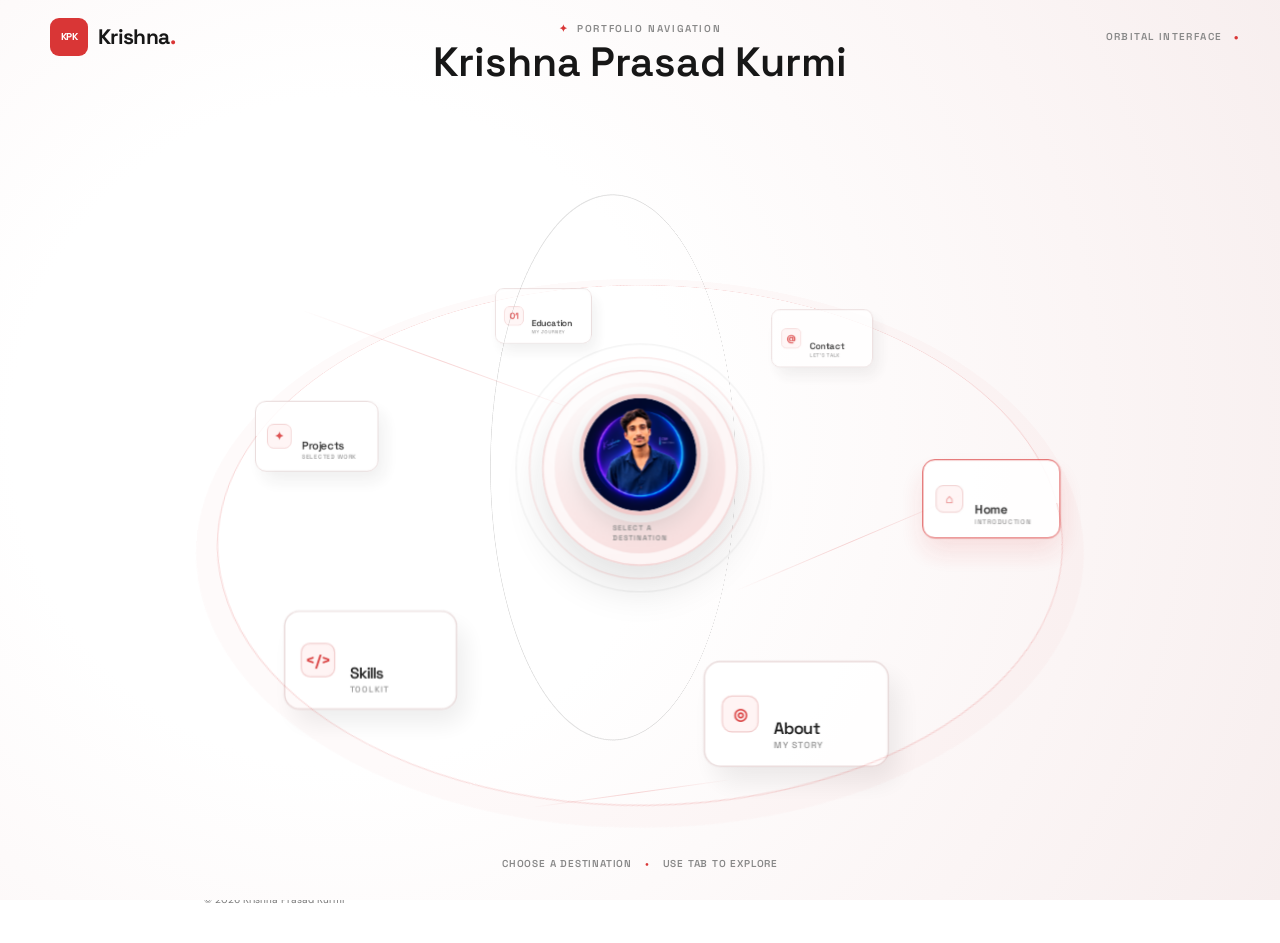
==== index.html @ e44161e9 "Bust cached orbital script asset Co-authored-by: Copilot <223556219+Copilot@users.noreply.github.com" ====
<!doctype html>
<html lang="en">
<head>
  <meta charset="UTF-8">
  <meta name="viewport" content="width=device-width, initial-scale=1.0">
  <meta name="description" content="Explore Krishna Prasad Kurmi's portfolio: a CSE student at BMS Institute of Technology & Management learning backend development, C++, and DSA skills.">
  <meta name="theme-color" content="#ffffff">
  <meta name="robots" content="index, follow">
  <link rel="canonical" href="https://krishnaprasadkurmi99-jpg.github.io/krishna-portfolio/">
  <meta property="og:type" content="website">
  <meta property="og:title" content="Krishna Prasad Kurmi | CSE Student & Aspiring Backend Developer">
  <meta property="og:description" content="Portfolio of Krishna Prasad Kurmi, a CSE student exploring backend development and building practical projects.">
  <meta property="og:url" content="https://krishnaprasadkurmi99-jpg.github.io/krishna-portfolio/">
  <meta property="og:site_name" content="Krishna Prasad Kurmi | Personal Portfolio">
  <meta property="og:image" content="https://krishnaprasadkurmi99-jpg.github.io/krishna-portfolio/profile-photo.png">
  <meta property="og:image:alt" content="Krishna Prasad Kurmi">
  <meta property="og:locale" content="en_IN">
  <meta name="twitter:card" content="summary_large_image">
  <meta name="twitter:title" content="Krishna Prasad Kurmi | CSE Student & Aspiring Backend Developer">
  <meta name="twitter:description" content="Portfolio of Krishna Prasad Kurmi, a CSE student exploring backend development and building practical projects.">
  <meta name="twitter:image" content="https://krishnaprasadkurmi99-jpg.github.io/krishna-portfolio/profile-photo.png">
  <meta name="twitter:image:alt" content="Krishna Prasad Kurmi">
  <title>Krishna Prasad Kurmi | CSE Student &amp; Aspiring Backend Developer</title>
  <script type="application/ld+json">
    {
      "@context": "https://schema.org",
      "@type": "Person",
      "name": "Krishna Prasad Kurmi",
      "url": "https://krishnaprasadkurmi99-jpg.github.io/krishna-portfolio/",
      "image": "https://krishnaprasadkurmi99-jpg.github.io/krishna-portfolio/profile-photo.png",
      "jobTitle": "Computer Science and Engineering Student",
      "affiliation": {
        "@type": "CollegeOrUniversity",
        "name": "BMS Institute of Technology & Management"
      },
      "knowsAbout": [
        "Backend development",
        "C++",
        "Data Structures and Algorithms",
        "Software engineering"
      ],
      "sameAs": [
        "https://github.com/krishnaprasadkurmi99-jpg",
        "https://www.linkedin.com/in/krishnaprasadkurmi7/",
        "https://leetcode.com/u/kurmikrishna7/"
      ]
    }
  </script>
  <link rel="preconnect" href="https://fonts.googleapis.com">
  <link rel="preconnect" href="https://fonts.gstatic.com" crossorigin>
  <link href="https://fonts.googleapis.com/css2?family=DM+Sans:wght@400;500;600;700&family=Space+Grotesk:wght@400;500;600;700&display=swap" rel="stylesheet">
  <link rel="stylesheet" href="style.css">
</head>
<body>
  <div class="intro-screen" id="intro-screen" aria-hidden="true">
    <div class="intro-circuit intro-circuit--one" aria-hidden="true"><span></span><i></i><b></b></div>
    <div class="intro-circuit intro-circuit--two" aria-hidden="true"><span></span><i></i><b></b></div>
    <div class="intro-particles" aria-hidden="true"><i></i><i></i><i></i><i></i><i></i><i></i></div>
    <div class="intro-core" aria-hidden="true">
      <div class="core-ring core-ring--outer"></div>
      <div class="core-ring core-ring--inner"></div>
      <div class="core-chip"><span>CPU</span><i></i><i></i><i></i><i></i></div>
    </div>
    <span class="intro-symbol intro-symbol--code" aria-hidden="true">&lt;/&gt;</span>
    <span class="intro-symbol intro-symbol--braces" aria-hidden="true">{ }</span>
    <span class="intro-cube intro-cube--one" aria-hidden="true"></span>
    <span class="intro-cube intro-cube--two" aria-hidden="true"></span>
    <div class="intro-panel intro-panel--cpp" aria-hidden="true"><small>LANGUAGE</small><strong>C++</strong><span>01 / logic</span></div>
    <div class="intro-panel intro-panel--python" aria-hidden="true"><small>RUNTIME</small><strong>Python</strong><span>02 / systems</span></div>
    <div class="intro-panel intro-panel--dsa" aria-hidden="true"><small>FOUNDATIONS</small><strong>DSA</strong><span>03 / structure</span></div>
    <div class="intro-panel intro-panel--mongo" aria-hidden="true"><small>DATA</small><strong>MongoDB</strong><span>04 / scale</span></div>
    <div class="intro-orbit intro-orbit--one" aria-hidden="true"></div>
    <div class="intro-orbit intro-orbit--two" aria-hidden="true"></div>
    <div class="intro-content">
      <h1 class="intro-name" aria-label="Krishna Prasad Kurmi"><span>Krishna</span> <span>Prasad</span> <span>Kurmi</span></h1>
      <span class="intro-rule" aria-hidden="true"></span>
      <button class="intro-skip" id="intro-skip" type="button">Skip intro <span>↗</span></button>
    </div>
  </div>
  <div class="page-glow page-glow--top" aria-hidden="true"></div>
  <div class="page-glow page-glow--bottom" aria-hidden="true"></div>

  <header class="site-header">
    <nav class="nav container" aria-label="Main navigation">
      <a class="brand" href="#home" aria-label="Krishna home">
        <span class="brand-mark">KPK</span>
        <span class="brand-name">Krishna<span>.</span></span>
      </a>
    </nav>
  </header>

  <div class="orbit-selector" id="orbit-selector" aria-hidden="false">
    <div class="orbit-backdrop"></div>
    <section class="orbit-stage" aria-labelledby="orbit-title">
      <div class="orbit-toolbar">
        <div class="orbit-heading">
          <p class="orbit-kicker" id="orbit-title">PORTFOLIO NAVIGATION</p>
          <h1 class="orbit-name" aria-label="Krishna Prasad Kurmi">
            <span>Krishna</span>
            <span>Prasad</span>
            <span>Kurmi</span>
          </h1>
        </div>
        <p class="orbit-live-status">ORBITAL INTERFACE <span>●</span></p>
      </div>
      <div class="orbit-system">
        <div class="orbit-ring orbit-ring--outer" aria-hidden="true"></div>
        <div class="orbit-ring orbit-ring--inner" aria-hidden="true"></div>
        <div class="orbit-circuit" aria-hidden="true"><span></span><i></i><b></b></div>
        <div class="orbit-core" aria-hidden="true">
          <span class="orbit-core-chip">
            <img src="profile-photo.png" width="1254" height="1254" alt="">
          </span>
          <small>SELECT A<br>DESTINATION</small>
        </div>
        <div class="orbit-node orbit-node--home">
          <button type="button" data-orbit-target="home" data-section-link aria-label="Open Home section"><span class="orbit-node-icon">⌂</span><strong>Home</strong><small>INTRODUCTION</small></button>
        </div>
        <div class="orbit-node orbit-node--about">
          <button type="button" data-orbit-target="about" data-section-link aria-label="Open About section"><span class="orbit-node-icon">◎</span><strong>About</strong><small>MY STORY</small></button>
        </div>
        <div class="orbit-node orbit-node--skills">
          <button type="button" data-orbit-target="skills" data-section-link aria-label="Open Skills section"><span class="orbit-node-icon">&lt;/&gt;</span><strong>Skills</strong><small>TOOLKIT</small></button>
        </div>
        <div class="orbit-node orbit-node--projects">
          <button type="button" data-orbit-target="projects" data-section-link aria-label="Open Projects section"><span class="orbit-node-icon">✦</span><strong>Projects</strong><small>SELECTED WORK</small></button>
        </div>
        <div class="orbit-node orbit-node--journey">
          <button type="button" data-orbit-target="journey" data-section-link aria-label="Open Education section"><span class="orbit-node-icon">01</span><strong>Education</strong><small>MY JOURNEY</small></button>
        </div>
        <div class="orbit-node orbit-node--contact">
          <button type="button" data-orbit-target="contact" data-section-link aria-label="Open Contact section"><span class="orbit-node-icon">@</span><strong>Contact</strong><small>LET'S TALK</small></button>
        </div>
      </div>
      <p class="orbit-hint">Choose a destination <span>•</span> Use Tab to explore</p>
    </section>
  </div>

  <button class="section-orbit-return" id="section-orbit-return" type="button" aria-label="Return to orbital navigation">
    <span aria-hidden="true">↶</span> Orbit
  </button>

  <main>
    <section class="hero container" id="home" aria-labelledby="home-title">
      <div class="hero-copy reveal">
        <p class="eyebrow"><span class="status-dot"></span> CSE STUDENT <b>•</b> CLASS OF 2029</p>
        <h1 id="home-title">Hi, I'm <span class="gradient-text">Krishna.</span></h1>
        <h2 class="hero-title">Building the logic behind great digital experiences.</h2>
        <p class="hero-intro">I'm a Computer Science and Engineering student passionate about backend development, problem-solving, and building reliable software systems.</p>
        <p class="hero-support">Currently strengthening my C++ skills and exploring Data Structures and Algorithms.</p>
        <div class="hero-actions">
          <a class="button button-primary" href="#projects">Explore My Work <span>↗</span></a>
          <a class="button button-ghost" href="#contact">Let's Connect</a>
        </div>
        <div class="social-links hero-socials" aria-label="Social links">
          <a href="https://github.com/krishnaprasadkurmi99-jpg" target="_blank" rel="noopener noreferrer">GitHub <span>↗</span></a>
          <a href="https://www.linkedin.com/in/krishnaprasadkurmi7/" target="_blank" rel="noopener noreferrer">LinkedIn <span>↗</span></a>
          <a href="https://leetcode.com/u/kurmikrishna7/" target="_blank" rel="noopener noreferrer">LeetCode <span>↗</span></a>
          <a href="mailto:krishnaprasadkurmi99@gmail.com">Email <span>↗</span></a>
        </div>
      </div>
      <div class="hero-visual profile-visual reveal reveal-delay">
        <div class="profile-frame">
          <img src="profile-photo.png" width="1254" height="1254" alt="Krishna Prasad Kurmi">
        </div>
        <span class="profile-card profile-card--degree">BE <b>•</b> CSE</span>
        <span class="profile-card profile-card--semester">3rd Semester</span>
        <span class="profile-card profile-card--learning">Learning <b>DSA</b></span>
        <span class="profile-card profile-card--backend">Backend Development <b>↗</b></span>
      </div>
    </section>

    <div class="marquee-band" aria-hidden="true">
      <div class="marquee-track"><span>CODE WITH PURPOSE</span><b>✦</b><span>LEARN · BUILD · ITERATE</span><b>✦</b><span>CODE WITH PURPOSE</span><b>✦</b><span>LEARN · BUILD · ITERATE</span><b>✦</b></div>
    </div>

    <section class="section about-section" id="about" aria-labelledby="about-title">
      <div class="container">
        <div class="about-intro reveal">
          <p class="eyebrow">ABOUT ME</p>
          <h2 id="about-title">The Developer Behind<br><span class="gradient-text">the Code.</span></h2>
          <p class="about-subtitle">Curious by nature. Driven by logic. Always learning.</p>
        </div>
        <div class="about-layout">
          <div class="about-story reveal">
            <p class="about-story-lead">I’m Krishna, a third-semester Computer Science and Engineering student at <span class="highlight">BMS Institute of Technology & Management.</span></p>
            <p>I’m interested in backend development and in understanding how applications work behind the scenes. I enjoy working through programming fundamentals, breaking down problems, and learning how thoughtful logic can become reliable software.</p>
            <p>Right now, I’m strengthening my C and C++ fundamentals while learning Data Structures and Algorithms through practice. I’m still early in my journey, but I’m building it one concept, challenge, and project at a time.</p>
          </div>
          <div class="about-info-grid" aria-label="Personal information">
            <article class="info-card reveal">
              <span class="info-card-icon" aria-hidden="true">&lt;/&gt;</span>
              <p class="info-card-label">EDUCATION</p>
              <h3>BE in Computer Science<br>and Engineering</h3>
            </article>
            <article class="info-card reveal reveal-delay">
              <span class="info-card-icon" aria-hidden="true">✦</span>
              <p class="info-card-label">COLLEGE</p>
              <h3>BMS Institute of<br>Technology & Management</h3>
            </article>
            <article class="info-card reveal reveal-delay">
              <span class="info-card-icon" aria-hidden="true">⌘</span>
              <p class="info-card-label">CURRENT FOCUS</p>
              <h3>Data Structures<br>and Algorithms</h3>
            </article>
            <article class="info-card reveal reveal-delay-2">
              <span class="info-card-icon" aria-hidden="true">↗</span>
              <p class="info-card-label">CAREER INTEREST</p>
              <h3>Backend<br>Development</h3>
            </article>
          </div>
        </div>
        <div class="approach-block">
          <div class="approach-heading reveal">
            <p class="eyebrow">MY APPROACH</p>
            <h2>How I Approach<br><span class="muted-text">Development.</span></h2>
          </div>
          <div class="approach-grid">
            <article class="approach-card reveal"><span class="approach-number">01</span><span class="approach-icon" aria-hidden="true">◎</span><h3>Understand first.</h3><p>Understand the problem before writing code.</p></article>
            <article class="approach-card reveal reveal-delay"><span class="approach-number">02</span><span class="approach-icon" aria-hidden="true">{ }</span><h3>Keep it clear.</h3><p>Focus on clean logic and maintainable solutions.</p></article>
            <article class="approach-card reveal reveal-delay-2"><span class="approach-number">03</span><span class="approach-icon" aria-hidden="true">↻</span><h3>Keep learning.</h3><p>Learn continuously through practice and projects.</p></article>
          </div>
        </div>
      </div>
    </section>

    <section class="section projects-section" id="projects" aria-labelledby="projects-title">
      <div class="container">
        <div class="projects-intro reveal">
          <p class="eyebrow">FEATURED WORK</p>
          <h2 id="projects-title">Projects That <span class="gradient-text">Solve Problems.</span></h2>
          <p>Exploring ideas, building applications, and learning through real-world projects.</p>
        </div>
        <div class="project-filters reveal" role="group" aria-label="Filter projects by category">
          <button class="project-filter active" type="button" data-project-filter="all" aria-pressed="true">All Projects</button>
          <button class="project-filter" type="button" data-project-filter="web" aria-pressed="false">Web Development</button>
          <button class="project-filter" type="button" data-project-filter="backend" aria-pressed="false">Backend</button>
          <button class="project-filter" type="button" data-project-filter="healthcare" aria-pressed="false">AI &amp; Healthcare</button>
        </div>
        <div class="project-showcase" id="project-showcase" aria-live="polite"></div>
      </div>
    </section>

    <section class="section skills-section" id="skills" aria-labelledby="skills-title">
      <div class="container">
        <div class="skills-intro reveal">
          <p class="eyebrow">MY TECH STACK</p>
          <h2 id="skills-title">Skills &amp; <span class="gradient-text">Technologies.</span></h2>
          <p>Building strong fundamentals, one concept at a time.</p>
        </div>
        <div class="skill-filters reveal" role="group" aria-label="Filter skills by category">
          <button class="filter-button active" type="button" data-filter="all" aria-pressed="true">All</button>
          <button class="filter-button" type="button" data-filter="programming" aria-pressed="false">Programming</button>
          <button class="filter-button" type="button" data-filter="fundamentals" aria-pressed="false">Fundamentals</button>
          <button class="filter-button" type="button" data-filter="web" aria-pressed="false">Web Development</button>
          <button class="filter-button" type="button" data-filter="tools" aria-pressed="false">Tools</button>
        </div>
        <div class="skill-card-grid" aria-live="polite">
          <article class="skill-card reveal" data-category="programming">
            <span class="skill-card-icon icon-c" aria-hidden="true">C</span>
            <div class="skill-card-heading"><p class="skill-card-label">PROGRAMMING</p><span class="status-badge status-familiar">Familiar</span></div>
            <h3>C</h3><p>Building a solid base in procedural programming and core programming logic.</p>
          </article>
          <article class="skill-card reveal reveal-delay" data-category="programming">
            <span class="skill-card-icon icon-cpp" aria-hidden="true">C<span>++</span></span>
            <div class="skill-card-heading"><p class="skill-card-label">PROGRAMMING</p><span class="status-badge status-familiar">Familiar</span></div>
            <h3>C++</h3><p>Strengthening object-oriented programming and problem-solving fundamentals.</p>
          </article>
          <article class="skill-card reveal" data-category="fundamentals">
            <span class="skill-card-icon icon-dsa" aria-hidden="true">⌘</span>
            <div class="skill-card-heading"><p class="skill-card-label">FUNDAMENTALS</p><span class="status-badge status-learning">Learning</span></div>
            <h3>Data Structures &amp; Algorithms</h3><p>Learning how to organize data and approach problems with better logic.</p>
          </article>
          <article class="skill-card reveal reveal-delay" data-category="fundamentals">
            <span class="skill-card-icon icon-problem" aria-hidden="true">◎</span>
            <div class="skill-card-heading"><p class="skill-card-label">FUNDAMENTALS</p><span class="status-badge status-learning">Developing</span></div>
            <h3>Problem Solving</h3><p>Practicing how to break larger challenges into clear, manageable steps.</p>
          </article>
          <article class="skill-card reveal" data-category="web">
            <span class="skill-card-icon icon-web" aria-hidden="true">&lt;/&gt;</span>
            <div class="skill-card-heading"><p class="skill-card-label">WEB DEVELOPMENT</p><span class="status-badge status-planned">Planned</span></div>
            <h3>HTML, CSS &amp; JavaScript</h3><p>Web technologies I plan to explore as I expand my development toolkit.</p>
          </article>
          <article class="skill-card reveal reveal-delay" data-category="tools">
            <span class="skill-card-icon icon-git" aria-hidden="true">⌘</span>
            <div class="skill-card-heading"><p class="skill-card-label">TOOLS &amp; PLATFORMS</p><span class="status-badge status-planned">Planned</span></div>
            <h3>Git</h3><p>A version-control tool I plan to use for tracking and managing future work.</p>
          </article>
          <article class="skill-card reveal" data-category="tools">
            <span class="skill-card-icon icon-github" aria-hidden="true">◉</span>
            <div class="skill-card-heading"><p class="skill-card-label">TOOLS &amp; PLATFORMS</p><span class="status-badge status-using">Profile available</span></div>
            <h3>GitHub</h3><p>My profile is available for sharing future learning and project work.</p>
          </article>
          <article class="skill-card reveal reveal-delay" data-category="tools">
            <span class="skill-card-icon icon-vscode" aria-hidden="true">⌬</span>
            <div class="skill-card-heading"><p class="skill-card-label">TOOLS &amp; PLATFORMS</p><span class="status-badge status-using">Using</span></div>
            <h3>VS Code</h3><p>The editor I use while learning, practicing, and building this portfolio.</p>
          </article>
          <article class="skill-card reveal" data-category="tools">
            <span class="skill-card-icon icon-mongodb" aria-hidden="true">◒</span>
            <div class="skill-card-heading"><p class="skill-card-label">DATABASES</p><span class="status-badge status-using">Used in Projects</span></div>
            <h3>MongoDB</h3><p>Used MongoDB in my project work to support application data storage and management.</p>
          </article>
        </div>
        <div class="learning-journey">
          <div class="journey-heading reveal"><p class="eyebrow">MY LEARNING JOURNEY</p><h2>Progress through<br><span class="muted-text">practice.</span></h2></div>
          <div class="journey-timeline">
            <article class="journey-step reveal"><span class="journey-marker">01</span><div><p class="journey-kicker">FOUNDATION</p><h3>Strengthening C and C++ fundamentals.</h3></div></article>
            <article class="journey-step reveal reveal-delay"><span class="journey-marker">02</span><div><p class="journey-kicker">CURRENTLY LEARNING</p><h3>Learning Data Structures and Algorithms.</h3></div></article>
            <article class="journey-step reveal reveal-delay-2"><span class="journey-marker">03</span><div><p class="journey-kicker">NEXT DIRECTION</p><h3>Preparing to build backend-focused projects.</h3></div></article>
          </div>
        </div>
      </div>
    </section>

    <section class="section journey-section" id="journey" aria-labelledby="journey-title">
      <div class="container">
        <div class="journey-intro reveal">
          <p class="eyebrow">MY JOURNEY</p>
          <h2 id="journey-title">Learning. <span class="gradient-text">Building.</span> Growing.</h2>
          <p>Every project and every new concept is another step forward.</p>
        </div>
        <div class="growth-timeline" aria-label="Learning journey milestones">
          <article class="growth-milestone reveal">
            <div class="growth-marker"><span>01</span></div>
            <div class="growth-content"><p class="journey-kicker">PROGRAMMING FOUNDATIONS</p><h3>Learning the building blocks.</h3><p>Learning and practicing C and C++, while strengthening programming logic and fundamental concepts.</p></div>
          </article>
          <article class="growth-milestone reveal reveal-delay">
            <div class="growth-marker"><span>02</span></div>
            <div class="growth-content"><p class="journey-kicker">DATA STRUCTURES &amp; ALGORITHMS</p><h3>Thinking through problems.</h3><p>Currently learning DSA with a focus on arrays, strings, searching, sorting, recursion, and problem-solving as I study them.</p></div>
          </article>
          <article class="growth-milestone reveal">
            <div class="growth-marker"><span>03</span></div>
            <div class="growth-content"><p class="journey-kicker">BUILDING PROJECTS</p><h3>Turning concepts into applications.</h3><p>Worked on a batch printing website, an online retail shop website, and Namma Raksha, a smart ambulance dispatch system.</p></div>
          </article>
          <article class="growth-milestone reveal reveal-delay">
            <div class="growth-marker"><span>04</span></div>
            <div class="growth-content"><p class="journey-kicker">BACKEND DEVELOPMENT</p><h3>Exploring what happens behind the scenes.</h3><p>Developing my interest in backend engineering and building on my experience using MongoDB in projects. My goal is to improve my understanding of APIs, databases, and application logic.</p></div>
          </article>
        </div>
        <div class="achievements-block">
          <div class="achievements-heading reveal"><p class="eyebrow">ACHIEVEMENTS &amp; CERTIFICATIONS</p><h2>Milestones worth <span class="gradient-text">celebrating.</span></h2></div>
          <div class="achievement-grid" id="achievement-grid" aria-live="polite"></div>
        </div>
        <div class="growth-cards-heading reveal"><p class="eyebrow">TECHNICAL GROWTH</p><h2>What I'm building <span class="muted-text">next.</span></h2></div>
        <div class="growth-cards">
          <article class="technical-growth-card reveal"><span class="technical-growth-icon" aria-hidden="true">C<span>++</span></span><p class="journey-kicker">PROGRAMMING</p><h3>C and C++</h3><p>Strengthening the fundamentals that support clear thinking and reliable code.</p></article>
          <article class="technical-growth-card reveal reveal-delay"><span class="technical-growth-icon technical-growth-icon--mongo" aria-hidden="true">◒</span><p class="journey-kicker">DATABASE EXPERIENCE</p><h3>MongoDB in projects</h3><p>Used MongoDB in my projects to support application data storage and management.</p></article>
          <article class="technical-growth-card reveal reveal-delay-2"><span class="technical-growth-icon" aria-hidden="true">⌘</span><p class="journey-kicker">CURRENT FOCUS</p><h3>Data Structures &amp; Algorithms</h3><p>Learning how to organize data and solve problems step by step.</p></article>
        </div>
      </div>
    </section>

    <div class="project-modal" id="project-modal" role="dialog" aria-modal="true" aria-labelledby="modal-project-title" hidden>
      <div class="project-modal-backdrop" data-modal-close></div>
      <div class="project-modal-content" role="document">
        <button class="modal-close" type="button" aria-label="Close project details" data-modal-close>&times;</button>
        <p class="eyebrow" id="modal-project-category"></p>
        <h2 id="modal-project-title"></h2>
        <p class="modal-project-description" id="modal-project-description"></p>
        <div class="modal-columns">
          <div><p class="modal-label">TECHNOLOGIES</p><div class="modal-tags" id="modal-project-tech"></div></div>
          <div><p class="modal-label">KEY FEATURES</p><ul id="modal-project-features"></ul></div>
        </div>
        <div class="modal-project-context">
          <p class="modal-label">PROBLEM SOLVED</p>
          <p id="modal-project-problem"></p>
          <p class="modal-label">MY CONTRIBUTION</p>
          <ul id="modal-project-contribution"></ul>
          <p class="modal-label" id="modal-project-context-label">PROJECT CONTEXT</p>
          <p id="modal-project-context-text"></p>
        </div>
        <div class="modal-footer"><span class="status-badge" id="modal-project-status"></span><div class="modal-links" id="modal-project-links"></div></div>
      </div>
    </div>

    <section class="contact-section" id="contact" aria-labelledby="contact-title">
      <div class="container">
        <div class="contact-heading reveal">
          <p class="eyebrow">GET IN TOUCH</p>
          <h2 id="contact-title">Let's Build Something <span class="gradient-text">Together.</span></h2>
          <p>I'm always interested in learning, building projects, and connecting with people who share a passion for technology.</p>
        </div>
        <div class="contact-grid">
          <div class="contact-details-card reveal">
            <p class="contact-card-kicker">CONTACT &amp; SOCIALS</p>
            <h3>Let’s stay<br><span>connected.</span></h3>
            <p class="contact-card-copy">Have a project idea, a question, or just want to connect? Feel free to reach out.</p>
            <div class="contact-list">
              <a class="contact-item" href="mailto:krishnaprasadkurmi99@gmail.com"><span class="contact-item-icon" aria-hidden="true">@</span><span><small>EMAIL</small><strong>krishnaprasadkurmi99@gmail.com</strong></span><b aria-hidden="true">↗</b></a>
              <a class="contact-item" href="https://github.com/krishnaprasadkurmi99-jpg" target="_blank" rel="noopener noreferrer"><span class="contact-item-icon" aria-hidden="true">◉</span><span><small>GITHUB</small><strong>krishnaprasadkurmi99-jpg</strong></span><b aria-hidden="true">↗</b></a>
              <a class="contact-item" href="https://www.linkedin.com/in/krishnaprasadkurmi7/" target="_blank" rel="noopener noreferrer"><span class="contact-item-icon" aria-hidden="true">in</span><span><small>LINKEDIN</small><strong>krishnaprasadkurmi7</strong></span><b aria-hidden="true">↗</b></a>
              <a class="contact-item" href="https://leetcode.com/u/kurmikrishna7/" target="_blank" rel="noopener noreferrer"><span class="contact-item-icon" aria-hidden="true">⌘</span><span><small>LEETCODE</small><strong>kurmikrishna7</strong></span><b aria-hidden="true">↗</b></a>
            </div>
          </div>
          <form class="contact-form-card reveal reveal-delay" id="contact-form" action="https://formspree.io/f/xrppenzj" method="POST" novalidate>
            <div class="form-row">
              <div class="form-field"><label for="contact-name">Full Name</label><input id="contact-name" name="name" type="text" autocomplete="name" required aria-describedby="contact-name-error"><span class="form-error" id="contact-name-error"></span></div>
              <div class="form-field"><label for="contact-email">Email Address</label><input id="contact-email" name="email" type="email" autocomplete="email" required aria-describedby="contact-email-error"><span class="form-error" id="contact-email-error"></span></div>
            </div>
            <div class="form-field"><label for="contact-subject">Subject</label><input id="contact-subject" name="subject" type="text" required aria-describedby="contact-subject-error"><span class="form-error" id="contact-subject-error"></span></div>
            <div class="form-field"><label for="contact-message">Message</label><textarea id="contact-message" name="message" rows="5" required aria-describedby="contact-message-error"></textarea><span class="form-error" id="contact-message-error"></span></div>
            <button class="button button-primary form-submit" type="submit">Send Message <span>↗</span></button>
            <div class="form-status" id="form-status" role="status" aria-live="polite"></div>
            <button class="email-app-button" id="open-email-app" type="button" hidden>Open Email App <span>↗</span></button>
            <p class="form-note">Messages are sent securely through Formspree.</p>
          </form>
        </div>
      </div>
    </section>
  </main>

  <footer class="site-footer container">
    <a class="brand" href="#home" aria-label="Krishna home"><span class="brand-mark">KPK</span><span class="brand-name">Krishna<span>.</span></span></a>
    <div class="footer-copy"><strong>Designed &amp; Built by Krishna</strong><span>CSE Student | Class of 2029</span><small>&copy; <span id="copyright-year"></span> Krishna Prasad Kurmi</small></div>
    <div class="social-links footer-socials" aria-label="Social profiles"><a href="https://github.com/krishnaprasadkurmi99-jpg" target="_blank" rel="noopener noreferrer" aria-label="GitHub profile">GitHub ↗</a><a href="https://www.linkedin.com/in/krishnaprasadkurmi7/" target="_blank" rel="noopener noreferrer" aria-label="LinkedIn profile">LinkedIn ↗</a><a href="https://leetcode.com/u/kurmikrishna7/" target="_blank" rel="noopener noreferrer" aria-label="LeetCode profile">LeetCode ↗</a></div>
  </footer>
  <button class="back-to-top" id="back-to-top" type="button" aria-label="Back to top">↑</button>
  <script src="script.js?v=b15d86c"></script>
</body>
</html>
---- style.css ----
:root {
  --navy: #070b1d;
  --navy-light: #0c1230;
  --ink: #f3f4ff;
  --muted: #959ab7;
  --line: rgba(157, 168, 224, .16);
  --purple: #9d6dff;
  --blue: #638bff;
  --cyan: #5ee8e4;
  --radius: 22px;
  --sans: "DM Sans", sans-serif;
  --display: "Space Grotesk", sans-serif;
}

* { box-sizing: border-box; }
html { scroll-behavior: smooth; }
body { margin: 0; background: var(--navy); color: var(--ink); font-family: var(--sans); line-height: 1.6; overflow-x: hidden; text-rendering: optimizeLegibility; -webkit-font-smoothing: antialiased; }
a { color: inherit; text-decoration: none; }
section[id] { scroll-margin-top: 92px; }
:focus-visible { outline: 2px solid var(--cyan); outline-offset: 4px; }
.container { width: min(1160px, calc(100% - 80px)); margin: 0 auto; position: relative; }
.page-glow { position: fixed; pointer-events: none; filter: blur(1px); z-index: -1; }
.page-glow--top { width: 620px; height: 460px; top: -250px; left: 38%; background: radial-gradient(ellipse, rgba(100, 76, 255, .19), transparent 68%); }
.page-glow--bottom { width: 500px; height: 500px; bottom: -300px; right: -150px; background: radial-gradient(ellipse, rgba(55, 206, 215, .1), transparent 68%); }
.site-header { padding: 27px 0; position: relative; z-index: 5; }
.nav, .site-footer { display: flex; align-items: center; justify-content: space-between; }
.brand { display: inline-flex; align-items: center; gap: 10px; font-family: var(--display); font-weight: 700; letter-spacing: -.04em; }
.brand-mark { display: grid; place-items: center; width: 33px; height: 33px; border-radius: 10px; color: #fff; font-size: 10px; background: linear-gradient(135deg, var(--purple), var(--blue)); box-shadow: 0 7px 22px rgba(125, 94, 255, .25); }
.brand-name { font-size: 20px; }.brand-name span, .project-info h3 span { color: var(--cyan); }
.nav-links { display: flex; align-items: center; gap: 34px; color: var(--muted); font-size: 13px; }
.nav-links a { transition: color .2s ease; }.nav-links a:hover { color: var(--ink); }.nav-cta { padding: 10px 17px; border: 1px solid var(--line); border-radius: 50px; color: var(--ink); }.nav-cta span { color: var(--cyan); margin-left: 7px; }
.menu-toggle { display: none; background: none; border: 0; padding: 8px; }.menu-toggle span { display: block; width: 24px; height: 2px; margin: 5px; background: var(--ink); }
.hero { min-height: 680px; display: grid; grid-template-columns: 1.12fr .88fr; align-items: center; gap: 60px; padding-top: 45px; }
.eyebrow { color: var(--cyan); font: 600 11px var(--display); letter-spacing: .13em; text-transform: uppercase; margin: 0 0 25px; }.status-dot { width: 7px; height: 7px; background: var(--cyan); display: inline-block; border-radius: 50%; box-shadow: 0 0 12px var(--cyan); margin-right: 9px; }
h1, h2, h3, p { margin-top: 0; }h1, h2, h3 { font-family: var(--display); letter-spacing: -.06em; line-height: 1.08; }h1 { font-size: clamp(48px, 6.2vw, 82px); margin-bottom: 27px; font-weight: 600; }.gradient-text { background: linear-gradient(100deg, #af83ff 10%, #6b9aff 53%, var(--cyan)); background-clip: text; -webkit-background-clip: text; color: transparent; }.hero-intro { color: var(--muted); max-width: 480px; font-size: 16px; line-height: 1.75; margin-bottom: 34px; }
.hero-actions { display: flex; gap: 13px; align-items: center; }.button { padding: 13px 21px; border-radius: 10px; font-size: 13px; font-weight: 600; transition: transform .25s, box-shadow .25s; }.button:hover { transform: translateY(-3px); }.button-primary { background: linear-gradient(110deg, var(--purple), var(--blue)); box-shadow: 0 10px 30px rgba(114, 91, 255, .25); }.button-primary span { margin-left: 13px; color: var(--cyan); }.button-ghost { border: 1px solid var(--line); color: var(--muted); }
.hero-meta { display: flex; gap: 35px; margin-top: 75px; }.hero-meta div { display: flex; flex-direction: column; border-left: 1px solid var(--line); padding-left: 14px; }.hero-meta strong { font: 600 22px var(--display); }.hero-meta strong span { color: var(--cyan); }.hero-meta div span { color: var(--muted); font-size: 10px; margin-top: 2px; }
.hero-visual { min-height: 500px; position: relative; display: grid; place-items: center; }.hero-orb { width: 310px; height: 310px; position: relative; border-radius: 50%; background: radial-gradient(circle at 40% 30%, rgba(158, 113, 255, .4), rgba(11, 17, 52, .1) 58%); border: 1px solid rgba(143, 116, 255, .35); box-shadow: 0 0 80px rgba(100, 91, 255, .22), inset 0 0 50px rgba(102, 67, 235, .18); }.orb-core { position: absolute; width: 110px; height: 110px; top: 94px; left: 99px; border-radius: 50%; background: radial-gradient(circle at 32% 28%, #c2aaff, #6749ef 50%, #222765); box-shadow: 0 0 55px #7860ff; }.orb-line { position: absolute; height: 1px; background: linear-gradient(90deg, transparent, var(--cyan), transparent); width: 135%; left: -17%; top: 50%; transform: rotate(28deg); opacity: .7; }.orb-line-two { transform: rotate(-48deg); background: linear-gradient(90deg, transparent, var(--purple), transparent); }.orb-label { position: absolute; bottom: -74px; left: 76px; color: var(--muted); font: 600 11px var(--display); letter-spacing: .18em; line-height: 1.9; }.orb-label em { color: var(--cyan); font-style: normal; font-size: 18px; }.orbit { position: absolute; width: 390px; height: 150px; border: 1px solid rgba(101, 232, 228, .25); border-radius: 50%; transform: rotate(-25deg); }.orbit-two { width: 310px; height: 420px; transform: rotate(52deg); border-color: rgba(157, 109, 255, .24); }.float-tag { position: absolute; display: grid; place-items: center; width: 43px; height: 43px; border-radius: 13px; background: rgba(15, 22, 56, .87); border: 1px solid var(--line); box-shadow: 0 10px 30px rgba(0,0,0,.25); color: var(--cyan); }.float-tag--code { top: 74px; left: 8%; }.float-tag--spark { top: 22%; right: 9%; color: #b393ff; font-size: 20px; }.float-tag--grid { bottom: 15%; left: 15%; color: var(--blue); font-size: 19px; }
.marquee-band { border-top: 1px solid var(--line); border-bottom: 1px solid var(--line); overflow: hidden; padding: 19px 0; color: #606787; font: 600 10px var(--display); letter-spacing: .18em; }.marquee-track { width: max-content; display: flex; align-items: center; gap: 38px; animation: marquee 24s linear infinite; }.marquee-track b { color: var(--cyan); font-size: 14px; }
.section { padding-top: 145px; padding-bottom: 50px; }.section-heading h2 { font-size: clamp(38px, 5vw, 61px); margin-bottom: 62px; }.muted-text { color: #5f6584; }.section-heading--row { display: flex; align-items: flex-end; justify-content: space-between; }.section-heading--row h2 { margin-bottom: 48px; }.section-note { color: var(--muted); font-size: 13px; line-height: 1.7; margin-bottom: 54px; }
.about-grid { display: grid; grid-template-columns: 1.03fr .97fr; gap: 110px; align-items: center; }.about-copy { max-width: 480px; }.about-copy .large-copy { font: 500 24px/1.5 var(--display); letter-spacing: -.03em; }.about-copy > p:not(.large-copy) { color: var(--muted); font-size: 14px; line-height: 1.9; margin: 25px 0 30px; }.highlight { color: var(--ink); border-bottom: 1px solid var(--purple); }.text-link { color: var(--ink); font: 600 12px var(--display); }.text-link span { color: var(--cyan); margin-left: 12px; font-size: 18px; }.about-card { padding: 36px; min-height: 330px; border-radius: var(--radius); background: linear-gradient(135deg, rgba(30, 27, 79, .62), rgba(12, 26, 57, .6)); border: 1px solid rgba(139, 125, 255, .21); box-shadow: 0 24px 70px rgba(0,0,0,.15); }.card-icon { font: 600 15px var(--display); color: var(--cyan); margin-bottom: 42px; }.card-kicker, .project-type { color: var(--muted); font: 600 10px var(--display); letter-spacing: .13em; }.about-card h3 { font-size: 28px; font-weight: 500; margin-bottom: 31px; }.about-card h3 span { color: #8e91b4; }.learning-list { padding: 13px 0; border-top: 1px solid var(--line); color: var(--muted); font-size: 12px; }.learning-list span { color: var(--purple); font: 600 10px var(--display); margin-right: 15px; }
.projects-grid { display: grid; grid-template-columns: 1.2fr .8fr; gap: 22px; }.project-card { overflow: hidden; border-radius: var(--radius); border: 1px solid var(--line); background: rgba(13, 18, 45, .65); transition: transform .3s, border-color .3s; }.project-card:hover { transform: translateY(-6px); border-color: rgba(137, 126, 255, .55); }.project-card--large { grid-row: span 2; }.project-art { height: 278px; position: relative; overflow: hidden; }.project-card:not(.project-card--large) .project-art { height: 190px; }.project-art--pulse { background: radial-gradient(circle at 70% 40%, #394ed2 0, transparent 23%), linear-gradient(120deg, #101e58, #211d6c 60%, #492e96); }.art-window { position: absolute; width: 78%; height: 63%; top: 20%; left: 11%; padding: 16px 22px; border: 1px solid rgba(159, 178, 255, .35); background: rgba(8, 13, 39, .58); border-radius: 12px; transform: rotate(-5deg); box-shadow: 0 20px 30px rgba(5, 8, 35, .35); }.art-window i { display: inline-block; width: 5px; height: 5px; border-radius: 50%; background: var(--purple); margin-right: 4px; }.art-window i:nth-child(2) { background: var(--blue); }.art-window i:nth-child(3) { background: var(--cyan); }.art-window strong { display: block; margin-top: 25px; font: 600 16px var(--display); }.art-window strong span { color: var(--cyan); }.art-window b { display: block; margin-top: 20px; color: var(--cyan); font: 600 18px var(--display); }.art-window small { display: block; color: #7783bd; font-size: 7px; letter-spacing: .1em; }.art-window em { color: var(--purple); font-size: 13px; font-style: normal; letter-spacing: 4px; }.project-art--study { background: linear-gradient(140deg, #1e174b, #3d2371 55%, #136074); }.study-note { position: absolute; top: 35px; left: 37px; color: #cfbeff; font: 500 19px/1.2 var(--display); letter-spacing: .09em; }.study-note b { color: #fff; font-size: 28px; }.study-orbit { position: absolute; width: 130px; height: 130px; right: 20px; bottom: -40px; border: 1px solid rgba(94, 232, 228, .7); border-radius: 50%; box-shadow: 0 0 25px rgba(94,232,228,.25); }.study-star { position: absolute; right: 55px; top: 34px; color: var(--cyan); }.project-art--data { background: linear-gradient(120deg, #082b45, #145b72); }.bars { position: absolute; bottom: 0; left: 20%; display: flex; align-items: flex-end; height: 80%; gap: 10px; }.bars i { width: 15px; height: 42%; background: linear-gradient(#55d8de, #23639f); }.bars i:nth-child(2) { height: 70%; }.bars i:nth-child(3) { height: 54%; }.bars i:nth-child(4) { height: 91%; background: linear-gradient(#b78bff, #6066ce); }.bars i:nth-child(5) { height: 62%; }.bars i:nth-child(6) { height: 77%; }.data-label { position: absolute; top: 34px; right: 34px; color: rgba(218, 247, 255, .75); font: 500 10px/1.4 var(--display); letter-spacing: .16em; }.project-info { padding: 24px 25px 27px; position: relative; }.project-info h3 { font-size: 24px; margin: 7px 0 17px; font-weight: 600; }.project-info > p { color: var(--muted); font-size: 12px; line-height: 1.7; max-width: 340px; margin-bottom: 18px; }.project-card--large .project-info { padding-top: 29px; }.round-arrow { position: absolute; top: 27px; right: 25px; width: 32px; height: 32px; display: grid; place-items: center; border-radius: 50%; border: 1px solid var(--line); color: var(--cyan); font-size: 16px; }.tags { display: flex; gap: 7px; flex-wrap: wrap; }.tags span { color: #9ea5c6; padding: 5px 9px; border: 1px solid var(--line); border-radius: 4px; font-size: 9px; }.center-link { text-align: center; margin: 44px 0 25px; }
.skills-section { background: linear-gradient(180deg, transparent, rgba(20, 31, 76, .28), transparent); }.skills-grid { display: grid; grid-template-columns: repeat(3, 1fr); gap: 70px; }.skill-number { color: var(--purple); font: 600 11px var(--display); }.skill-group h3 { font-size: 25px; margin: 15px 0 25px; }.skill-group ul { list-style: none; padding: 0; margin: 0; }.skill-group li { border-top: 1px solid var(--line); padding: 12px 0; font-size: 13px; color: #bbc0da; display: flex; justify-content: space-between; }.skill-group li span { font-size: 7px; color: var(--cyan); }
.contact-section { padding-top: 130px; padding-bottom: 100px; }.contact-panel { min-height: 410px; border-radius: var(--radius); padding: 65px 80px; overflow: hidden; position: relative; background: linear-gradient(110deg, #161449, #142956 75%); border: 1px solid rgba(127, 128, 255, .32); }.contact-panel h2 { font-size: clamp(39px, 5.5vw, 62px); margin-bottom: 22px; }.contact-copy { color: var(--muted); max-width: 380px; font-size: 14px; margin-bottom: 30px; }.contact-decoration { position: absolute; width: 350px; height: 350px; right: 2%; top: 27px; border: 1px solid rgba(102, 211, 255, .2); border-radius: 50%; }.contact-decoration:before, .contact-decoration:after { content: ""; position: absolute; inset: 22px; border: 1px solid rgba(157, 109, 255, .25); border-radius: 50%; }.contact-decoration:after { inset: 77px; border-color: rgba(94, 232, 228, .35); }.contact-decoration span { position: absolute; top: 128px; left: 155px; color: var(--cyan); font-size: 29px; z-index: 1; }.contact-decoration i, .contact-decoration b { position: absolute; width: 8px; height: 8px; background: var(--cyan); border-radius: 50%; top: 12px; left: 92px; box-shadow: 0 0 15px var(--cyan); }.contact-decoration b { top: auto; left: auto; right: 23px; bottom: 92px; background: var(--purple); box-shadow: 0 0 15px var(--purple); }
.site-footer { border-top: 1px solid var(--line); padding: 28px 0 35px; color: var(--muted); font-size: 11px; }.site-footer p { margin: 0; }.social-links { display: flex; gap: 20px; }.social-links a:hover { color: var(--cyan); }
.js-ready .reveal { opacity: 0; transform: translateY(22px); transition: opacity .8s ease, transform .8s ease; }.js-ready .reveal.visible { opacity: 1; transform: translateY(0); }.reveal-delay { transition-delay: .12s; }.reveal-delay-2 { transition-delay: .24s; }
@keyframes marquee { to { transform: translateX(-50%); } }
@media (max-width: 800px) { .container { width: min(100% - 40px, 600px); }.site-header { padding: 20px 0; }.menu-toggle { display: block; }.nav-links { display: none; position: absolute; top: 70px; left: 0; right: 0; padding: 20px; flex-direction: column; align-items: stretch; gap: 0; background: #0b102b; border: 1px solid var(--line); border-radius: 14px; }.nav-links.open { display: flex; }.nav-links a { padding: 12px; }.nav-cta { text-align: center; margin-top: 8px; }.hero { grid-template-columns: 1fr; min-height: auto; padding-top: 65px; }.hero-visual { min-height: 390px; margin-top: 20px; }.hero-meta { margin-top: 50px; }.section { padding-top: 95px; }.about-grid, .projects-grid { grid-template-columns: 1fr; gap: 35px; }.project-card--large { grid-row: auto; }.project-card--large .project-art, .project-card:not(.project-card--large) .project-art { height: 240px; }.section-heading--row { display: block; }.section-note { margin: -35px 0 40px; }.skills-grid { grid-template-columns: 1fr; gap: 42px; }.contact-panel { padding: 45px 30px; }.contact-decoration { opacity: .4; right: -140px; }.site-footer { flex-wrap: wrap; gap: 20px; }.site-footer p { order: 3; width: 100%; } }
@media (prefers-reduced-motion: reduce) { html { scroll-behavior: auto; }.marquee-track { animation: none; }.js-ready .reveal { opacity: 1; transform: none; transition: none; } }

/* Krishna's profile hero and scroll-aware navigation */
.site-header { position: sticky; top: 0; padding: 20px 0; transition: background .3s ease, backdrop-filter .3s ease, border-color .3s ease; }
.site-header.is-scrolled { background: rgba(7, 11, 29, .76); backdrop-filter: blur(18px); border-bottom: 1px solid var(--line); }
.nav-links .nav-link { position: relative; }.nav-links .nav-link.active { color: var(--ink); }.nav-links .nav-link.active::after { content: ""; position: absolute; height: 2px; left: 0; right: 0; bottom: -9px; background: var(--cyan); box-shadow: 0 0 10px var(--cyan); }
.nav-cta { background: linear-gradient(110deg, rgba(157, 109, 255, .25), rgba(99, 139, 255, .2)); box-shadow: 0 0 22px rgba(126, 102, 255, .15); }
.project-card--placeholder { grid-column: 1 / -1; display: grid; grid-template-columns: 1fr 1fr; }.project-card--placeholder .project-art { min-height: 280px; height: 100%; background: radial-gradient(circle at 50% 50%, rgba(157, 109, 255, .35), transparent 30%), linear-gradient(130deg, #101d51, #102f59); }.placeholder-symbol { position: absolute; top: 50%; left: 50%; transform: translate(-50%, -50%); color: var(--cyan); font: 600 55px var(--display); text-shadow: 0 0 30px rgba(94, 232, 228, .5); }.placeholder-orbit { position: absolute; width: 190px; height: 190px; top: 50%; left: 50%; transform: translate(-50%, -50%) rotate(25deg); border: 1px solid rgba(94, 232, 228, .45); border-radius: 50%; }.placeholder-orbit::after { content: ""; position: absolute; width: 9px; height: 9px; top: 12px; right: 20px; border-radius: 50%; background: var(--purple); box-shadow: 0 0 15px var(--purple); }
.hero-copy h1 { margin-bottom: 12px; }.hero-copy h1 .gradient-text { background-size: 200% auto; animation: gradient-shift 5s ease-in-out infinite; }.hero-title { max-width: 630px; color: #c9cce0; font-size: clamp(25px, 3vw, 39px); font-weight: 500; margin-bottom: 25px; letter-spacing: -.045em; }.hero-support { color: #afb5d0; font-size: 13px; border-left: 2px solid var(--purple); padding-left: 13px; margin: -15px 0 27px; }.eyebrow b { color: var(--purple); }.hero-socials { margin-top: 31px; display: flex; gap: 22px; }.hero-socials a { color: var(--muted); font: 600 11px var(--display); transition: color .2s, transform .2s; }.hero-socials a:hover { color: var(--cyan); transform: translateY(-2px); }.hero-socials span { color: var(--cyan); margin-left: 4px; }
.profile-visual { min-height: 530px; }.profile-frame { position: relative; width: 330px; height: 400px; padding: 8px; border-radius: 170px 170px 38px 38px; background: linear-gradient(145deg, var(--cyan), var(--purple) 44%, var(--blue)); box-shadow: 0 0 80px rgba(110, 100, 255, .27), 0 25px 70px rgba(0, 0, 0, .35); transform: rotate(2deg); transition: transform .4s ease, box-shadow .4s ease; }.profile-frame::before { content: ""; position: absolute; inset: 2px; border-radius: inherit; border: 1px solid rgba(255,255,255,.45); pointer-events: none; }.profile-frame:hover { transform: rotate(0) translateY(-7px); box-shadow: 0 0 105px rgba(110, 100, 255, .4), 0 30px 75px rgba(0, 0, 0, .38); }.profile-placeholder, .profile-frame > img { width: 100%; height: 100%; display: flex; flex-direction: column; align-items: center; justify-content: center; gap: 10px; border-radius: inherit; background: radial-gradient(circle at 50% 30%, rgba(131, 128, 234, .55), transparent 25%), linear-gradient(160deg, #25255b, #0e1737 70%); color: #d9d3ff; }.profile-frame > img { display: block; object-fit: cover; object-position: center; }.profile-placeholder::before { content: ""; width: 94px; height: 94px; border-radius: 50%; border: 2px solid rgba(170, 220, 255, .55); background: radial-gradient(circle at 50% 34%, #b7a8e4 0 16%, transparent 17%), radial-gradient(ellipse at 50% 100%, #717cc0 0 36%, transparent 37%); opacity: .7; }.profile-placeholder span { position: absolute; font: 600 24px var(--display); color: var(--cyan); opacity: .8; }.profile-placeholder small { color: #9499c2; font: 600 9px/1.5 var(--display); letter-spacing: .14em; text-align: center; }.profile-card { position: absolute; padding: 12px 15px; border: 1px solid rgba(174, 183, 255, .25); border-radius: 13px; background: rgba(20, 27, 67, .72); box-shadow: 0 14px 35px rgba(0, 0, 0, .24); backdrop-filter: blur(12px); color: #d9dcf3; font: 600 12px var(--display); animation: float-card 5s ease-in-out infinite; }.profile-card b { color: var(--cyan); }.profile-card small { display: block; color: var(--muted); font-size: 8px; letter-spacing: .12em; margin-top: 3px; }.profile-card--degree { top: 48px; left: 0; }.profile-card--semester { top: 148px; right: -4px; animation-delay: -1.6s; }.profile-card--learning { bottom: 92px; left: -31px; animation-delay: -3.2s; }.profile-card--learning b { display: block; color: var(--cyan); font-size: 15px; margin-top: 2px; }.profile-card--backend { right: 2px; bottom: 43px; color: #babfe0; line-height: 1.35; animation-delay: -4.1s; }.profile-card--backend b { float: right; margin-left: 18px; font-size: 18px; }
@keyframes gradient-shift { 0%, 100% { background-position: 0% 50%; } 50% { background-position: 100% 50%; } }@keyframes float-card { 0%, 100% { transform: translateY(0); } 50% { transform: translateY(-8px); } }
@media (max-width: 800px) { .site-header.is-scrolled { background: rgba(7, 11, 29, .92); }.nav-links .nav-link.active::after { display: none; }.hero-title { font-size: 27px; }.profile-visual { min-height: 490px; }.profile-frame { width: 270px; height: 330px; }.profile-card--degree { left: 2%; }.profile-card--semester { right: 3%; }.profile-card--learning { left: 0; bottom: 73px; }.profile-card--backend { right: 0; bottom: 25px; } }
@media (max-width: 800px) { .project-card--placeholder { display: block; }.project-card--placeholder .project-art { min-height: 230px; height: 230px; } }

/* About section */
.about-section { position: relative; overflow: hidden; padding-top: 150px; }
.about-section::before { content: ""; position: absolute; width: 560px; height: 560px; top: 90px; left: -280px; pointer-events: none; background: radial-gradient(circle, rgba(108, 76, 255, .12), transparent 68%); }
.about-intro { max-width: 760px; margin-bottom: 72px; }
.about-intro .eyebrow { margin-bottom: 22px; }
.about-intro h2 { font-size: clamp(44px, 5.6vw, 70px); margin-bottom: 22px; }
.about-subtitle { color: var(--muted); font: 500 18px var(--display); letter-spacing: -.02em; }
.about-layout { display: grid; grid-template-columns: .9fr 1.1fr; gap: 90px; align-items: start; }
.about-story { padding-top: 5px; max-width: 470px; }
.about-story p { color: var(--muted); font-size: 14px; line-height: 1.9; margin-bottom: 21px; }
.about-story .about-story-lead { color: var(--ink); font: 500 24px/1.5 var(--display); letter-spacing: -.035em; margin-bottom: 27px; }
.about-info-grid { display: grid; grid-template-columns: repeat(2, 1fr); gap: 14px; }
.info-card { min-height: 175px; padding: 24px 23px; position: relative; overflow: hidden; border: 1px solid rgba(139, 125, 255, .2); border-radius: 18px; background: linear-gradient(145deg, rgba(26, 26, 70, .7), rgba(10, 25, 53, .72)); transition: transform .3s ease, border-color .3s ease, box-shadow .3s ease; }
.info-card::after { content: ""; position: absolute; width: 110px; height: 110px; right: -52px; bottom: -62px; border-radius: 50%; background: rgba(94, 232, 228, .13); filter: blur(8px); }
.info-card:hover { transform: translateY(-6px); border-color: rgba(94, 232, 228, .48); box-shadow: 0 18px 42px rgba(0, 0, 0, .2); }
.info-card-icon { display: inline-grid; place-items: center; width: 35px; height: 35px; margin-bottom: 23px; border-radius: 10px; color: var(--cyan); background: rgba(94, 232, 228, .09); border: 1px solid rgba(94, 232, 228, .2); font: 600 13px var(--display); }
.info-card-label { color: var(--muted); font: 600 9px var(--display); letter-spacing: .14em; margin-bottom: 9px; }
.info-card h3 { position: relative; z-index: 1; font-size: 17px; line-height: 1.3; font-weight: 500; letter-spacing: -.035em; margin: 0; }
.approach-block { margin-top: 142px; padding-top: 70px; border-top: 1px solid var(--line); position: relative; }
.approach-heading { margin-bottom: 48px; }
.approach-heading .eyebrow { margin-bottom: 18px; }
.approach-heading h2 { font-size: clamp(35px, 4vw, 50px); margin: 0; }
.approach-grid { display: grid; grid-template-columns: repeat(3, 1fr); gap: 16px; }
.approach-card { position: relative; min-height: 190px; padding: 25px; border-radius: 17px; border: 1px solid var(--line); background: rgba(12, 19, 48, .64); transition: transform .3s ease, background .3s ease, border-color .3s ease; }
.approach-card:hover { transform: translateY(-5px); background: linear-gradient(145deg, rgba(29, 27, 75, .7), rgba(11, 27, 52, .7)); border-color: rgba(157, 109, 255, .45); }
.approach-number { color: var(--purple); font: 600 10px var(--display); letter-spacing: .1em; }
.approach-icon { position: absolute; top: 23px; right: 25px; color: var(--cyan); font: 500 25px var(--display); }
.approach-card h3 { margin: 45px 0 11px; font-size: 20px; font-weight: 500; }
.approach-card p { max-width: 220px; margin: 0; color: var(--muted); font-size: 12px; line-height: 1.7; }
@media (max-width: 800px) {
  .about-section { padding-top: 100px; }
  .about-intro { margin-bottom: 48px; }
  .about-layout { grid-template-columns: 1fr; gap: 48px; }
  .about-story { max-width: none; }
  .about-story .about-story-lead { font-size: 22px; }
  .about-info-grid { gap: 11px; }
  .info-card { min-height: 165px; padding: 20px 17px; }
  .info-card h3 { font-size: 15px; }
  .approach-block { margin-top: 95px; padding-top: 55px; }
  .approach-grid { grid-template-columns: 1fr; gap: 12px; }
  .approach-card { min-height: 155px; }
}

/* Skills section */
.skills-section { position: relative; overflow: hidden; padding-top: 150px; }
.skills-section::after { content: ""; position: absolute; width: 520px; height: 520px; right: -280px; top: 120px; pointer-events: none; background: radial-gradient(circle, rgba(69, 163, 255, .12), transparent 68%); }
.skills-intro { max-width: 680px; margin-bottom: 43px; }.skills-intro .eyebrow { margin-bottom: 20px; }.skills-intro h2 { font-size: clamp(42px, 5.3vw, 66px); margin-bottom: 20px; }.skills-intro > p:last-child { color: var(--muted); font: 500 18px var(--display); }
.skill-filters { display: flex; flex-wrap: wrap; gap: 9px; margin-bottom: 31px; }.filter-button { cursor: pointer; padding: 10px 17px; border: 1px solid var(--line); border-radius: 50px; background: rgba(15, 22, 53, .5); color: var(--muted); font: 500 11px var(--display); transition: color .25s ease, border-color .25s ease, background .25s ease, box-shadow .25s ease; }.filter-button:hover, .filter-button:focus-visible { color: var(--ink); border-color: rgba(157, 109, 255, .6); outline: none; }.filter-button.active { color: var(--ink); border-color: var(--purple); background: linear-gradient(110deg, rgba(157, 109, 255, .28), rgba(99, 139, 255, .19)); box-shadow: 0 0 20px rgba(125, 94, 255, .16); }
.skill-card-grid { display: grid; grid-template-columns: repeat(4, 1fr); gap: 14px; }.skill-card { min-height: 258px; padding: 23px; position: relative; overflow: hidden; border: 1px solid var(--line); border-radius: 18px; background: linear-gradient(145deg, rgba(25, 26, 68, .7), rgba(10, 23, 52, .72)); transition: opacity .28s ease, transform .28s ease, border-color .28s ease, box-shadow .28s ease; }.skill-card::before { content: ""; position: absolute; width: 120px; height: 120px; right: -65px; top: -65px; border-radius: 50%; background: rgba(157, 109, 255, .13); filter: blur(9px); }.skill-card:hover { transform: translateY(-6px); border-color: rgba(94, 232, 228, .45); box-shadow: 0 20px 42px rgba(0, 0, 0, .22); }.skill-card.is-hidden { display: none; }
.skill-card-icon { display: inline-grid; place-items: center; width: 43px; height: 43px; margin-bottom: 20px; border: 1px solid rgba(157, 109, 255, .35); border-radius: 13px; color: var(--cyan); background: rgba(91, 77, 193, .17); font: 600 15px var(--display); }.skill-card-icon span { color: var(--purple); font-size: 10px; }.icon-dsa, .icon-problem, .icon-github { color: var(--purple); font-size: 22px; }.icon-web { color: var(--cyan); font-size: 13px; }.skill-card-heading { display: flex; align-items: center; justify-content: space-between; gap: 7px; }.skill-card-label, .journey-kicker { color: var(--muted); font: 600 9px var(--display); letter-spacing: .12em; margin: 0; }.status-badge { flex-shrink: 0; padding: 4px 7px; border-radius: 50px; font: 600 8px var(--display); letter-spacing: .03em; }.status-familiar { color: #c6adff; background: rgba(157, 109, 255, .13); }.status-learning { color: var(--cyan); background: rgba(94, 232, 228, .1); }.status-planned { color: #aab1cc; background: rgba(149, 154, 183, .12); }.status-using { color: #83aaff; background: rgba(99, 139, 255, .13); }.skill-card h3 { position: relative; margin: 13px 0 12px; font-size: 19px; font-weight: 500; letter-spacing: -.04em; }.skill-card > p:last-child { position: relative; color: var(--muted); font-size: 12px; line-height: 1.7; margin: 0; }
.learning-journey { margin-top: 143px; padding-top: 69px; border-top: 1px solid var(--line); }.journey-heading { margin-bottom: 45px; }.journey-heading .eyebrow { margin-bottom: 17px; }.journey-heading h2 { font-size: clamp(35px, 4vw, 50px); margin: 0; }.journey-timeline { display: grid; grid-template-columns: repeat(3, 1fr); position: relative; }.journey-timeline::before { content: ""; position: absolute; top: 20px; left: 8%; right: 8%; height: 1px; background: linear-gradient(90deg, var(--purple), var(--cyan)); opacity: .45; }.journey-step { position: relative; padding: 0 20px 0 0; }.journey-marker { display: grid; place-items: center; width: 41px; height: 41px; position: relative; z-index: 1; margin-bottom: 24px; border-radius: 50%; border: 1px solid var(--cyan); color: var(--cyan); background: var(--navy); box-shadow: 0 0 19px rgba(94, 232, 228, .2); font: 600 10px var(--display); }.journey-step:nth-child(2) .journey-marker { color: var(--purple); border-color: var(--purple); box-shadow: 0 0 19px rgba(157, 109, 255, .2); }.journey-step:nth-child(3) .journey-marker { color: var(--blue); border-color: var(--blue); }.journey-kicker { color: var(--cyan); margin-bottom: 10px; }.journey-step h3 { max-width: 250px; margin: 0; font-size: 18px; line-height: 1.4; font-weight: 500; }
@media (max-width: 1050px) { .skill-card-grid { grid-template-columns: repeat(2, 1fr); } }
@media (max-width: 800px) { .skills-section { padding-top: 100px; }.skills-intro { margin-bottom: 35px; }.skill-filters { gap: 7px; }.filter-button { padding: 9px 13px; }.skill-card-grid { grid-template-columns: 1fr; }.skill-card { min-height: 210px; }.learning-journey { margin-top: 95px; padding-top: 55px; }.journey-timeline { grid-template-columns: 1fr; gap: 29px; }.journey-timeline::before { top: 20px; bottom: 20px; left: 20px; width: 1px; height: auto; right: auto; background: linear-gradient(var(--purple), var(--cyan)); }.journey-step { display: grid; grid-template-columns: 41px 1fr; gap: 19px; padding: 0; }.journey-marker { margin: 0; }.journey-step h3 { max-width: none; } }
@media (prefers-reduced-motion: reduce) { .skill-card, .filter-button { transition: none; } }

/* Projects showcase */
.projects-section { position: relative; overflow: hidden; padding-top: 150px; }
.projects-section::before { content: ""; position: absolute; width: 540px; height: 540px; top: 110px; left: -280px; pointer-events: none; background: radial-gradient(circle, rgba(157, 109, 255, .12), transparent 68%); }
.projects-intro { max-width: 810px; margin-bottom: 42px; }.projects-intro .eyebrow { margin-bottom: 20px; }.projects-intro h2 { font-size: clamp(42px, 5.3vw, 66px); margin-bottom: 20px; }.projects-intro > p:last-child { color: var(--muted); font: 500 18px var(--display); }
.project-filters { display: flex; flex-wrap: wrap; gap: 9px; margin-bottom: 32px; }.project-filter { cursor: pointer; padding: 10px 17px; border: 1px solid var(--line); border-radius: 50px; background: rgba(15, 22, 53, .5); color: var(--muted); font: 500 11px var(--display); transition: color .25s ease, border-color .25s ease, background .25s ease, box-shadow .25s ease; }.project-filter:hover, .project-filter:focus-visible { color: var(--ink); border-color: rgba(157, 109, 255, .6); outline: none; }.project-filter.active { color: var(--ink); border-color: var(--purple); background: linear-gradient(110deg, rgba(157, 109, 255, .28), rgba(99, 139, 255, .19)); box-shadow: 0 0 20px rgba(125, 94, 255, .16); }
.project-showcase { display: grid; grid-template-columns: repeat(2, 1fr); gap: 20px; }.project-showcase--single { grid-template-columns: minmax(0, 1fr); }.showcase-card { overflow: hidden; border: 1px solid var(--line); border-radius: var(--radius); background: rgba(13, 18, 45, .68); transition: transform .3s ease, border-color .3s ease, box-shadow .3s ease; }.showcase-card:hover { transform: translateY(-7px); border-color: rgba(139, 125, 255, .55); box-shadow: 0 24px 50px rgba(0, 0, 0, .23); }.showcase-card--featured { grid-column: 1 / -1; display: grid; grid-template-columns: 1.1fr .9fr; }.showcase-card--featured .project-preview { min-height: 365px; height: 100%; }
.project-preview { min-height: 230px; position: relative; overflow: hidden; }.project-preview--emergency { background: linear-gradient(135deg, #101c4e, #102f55 64%, #26165c); }.map-grid { position: absolute; inset: 0; opacity: .38; background-image: linear-gradient(rgba(117, 206, 239, .13) 1px, transparent 1px), linear-gradient(90deg, rgba(117, 206, 239, .13) 1px, transparent 1px); background-size: 34px 34px; transform: rotate(-11deg) scale(1.25); }.map-route { position: absolute; width: 72%; height: 45%; left: 16%; top: 25%; border: 2px dashed rgba(94, 232, 228, .7); border-left-color: transparent; border-radius: 45% 50% 45% 55%; transform: rotate(12deg); }.map-marker { position: absolute; display: grid; place-items: center; width: 29px; height: 29px; border-radius: 50%; font: 700 13px var(--display); }.marker-ambulance { top: 32%; left: 29%; color: #fff; background: #d85b9d; box-shadow: 0 0 20px rgba(216, 91, 157, .7); }.marker-hospital { top: 51%; right: 23%; color: #071a35; background: var(--cyan); box-shadow: 0 0 19px rgba(94, 232, 228, .65); }.marker-hospital-two { top: 24%; right: 38%; background: var(--purple); box-shadow: 0 0 19px rgba(157, 109, 255, .65); }.emergency-panel { position: absolute; left: 23px; bottom: 22px; width: 175px; padding: 14px; border: 1px solid rgba(179, 208, 255, .27); border-radius: 11px; background: rgba(8, 16, 43, .83); box-shadow: 0 12px 25px rgba(3, 8, 25, .3); }.emergency-panel small { display: block; color: var(--cyan); font: 600 8px var(--display); letter-spacing: .13em; }.emergency-panel strong { display: block; margin: 6px 0 9px; font: 600 14px var(--display); }.emergency-panel i { display: inline-block; width: 22px; height: 3px; margin-right: 4px; border-radius: 4px; background: var(--purple); }.emergency-panel i:nth-of-type(2) { width: 36px; background: var(--blue); }.emergency-panel i:nth-of-type(3) { width: 15px; background: var(--cyan); }
.project-preview--retail { padding: 23px; background: linear-gradient(140deg, #251958, #183d6c 70%, #125d6d); }.store-header { display: flex; align-items: center; gap: 15px; color: #d9d6ff; font: 600 18px var(--display); }.store-header span { margin-right: auto; color: var(--cyan); }.store-header b { color: #c9bbff; font-size: 15px; }.store-products { display: grid; grid-template-columns: repeat(3, 1fr); gap: 10px; margin-top: 35px; }.store-products i { display: block; height: 95px; border-radius: 10px; background: linear-gradient(135deg, rgba(255,255,255,.18), rgba(100, 75, 204, .45)); border: 1px solid rgba(201, 214, 255, .22); }.store-products i:nth-child(2) { background: linear-gradient(135deg, rgba(94, 232, 228, .3), rgba(34, 70, 154, .6)); }.store-products i:nth-child(3) { background: linear-gradient(135deg, rgba(196, 148, 255, .3), rgba(35, 42, 120, .6)); }.store-product-lines { display: flex; gap: 22px; margin-top: 9px; }.store-product-lines b { width: 48px; height: 4px; border-radius: 3px; background: rgba(222, 224, 255, .6); }.store-product-lines b:nth-child(2) { background: rgba(94, 232, 228, .55); }.project-preview--printing { display: flex; padding: 24px; background: linear-gradient(140deg, #112b52, #18235a 60%, #3a2374); }.print-sidebar { width: 42px; display: flex; flex-direction: column; gap: 15px; padding: 15px 10px; border-radius: 10px; background: rgba(5, 15, 44, .55); }.print-sidebar i { height: 12px; border-radius: 3px; background: rgba(159, 174, 232, .5); }.print-sidebar i:first-child { background: var(--cyan); }.print-content { flex: 1; padding: 15px 20px; }.print-content small { color: var(--cyan); font: 600 9px var(--display); letter-spacing: .14em; }.print-content strong { display: block; margin: 8px 0 22px; font: 600 15px var(--display); }.print-jobs { display: grid; gap: 9px; }.print-jobs i { display: block; height: 36px; border: 1px solid rgba(171, 191, 255, .27); border-radius: 7px; background: rgba(8, 17, 50, .43); }.print-jobs i::before { content: ""; display: block; width: 24px; height: 24px; margin: 5px; border-radius: 4px; background: rgba(157, 109, 255, .38); }
.showcase-info { padding: 28px; }.showcase-topline { display: flex; align-items: center; justify-content: space-between; gap: 10px; }.showcase-info h3 { margin: 11px 0 14px; font-size: 28px; font-weight: 600; }.showcase-info > p { max-width: 620px; color: var(--muted); font-size: 13px; line-height: 1.75; margin-bottom: 20px; }.showcase-actions { display: flex; align-items: center; flex-wrap: wrap; gap: 10px; margin-top: 23px; }.project-details-button { border: 0; cursor: pointer; }.project-details-button:focus-visible { outline: 2px solid var(--cyan); outline-offset: 3px; }.project-link { padding: 12px 14px; border: 1px solid var(--line); border-radius: 9px; color: var(--muted); font: 600 11px var(--display); transition: color .2s, border-color .2s; }.project-link:hover { color: var(--ink); border-color: var(--cyan); }.status-configurable { color: #cbb7ff; background: rgba(157, 109, 255, .13); }.tags { margin-top: 5px; }
.project-modal[hidden] { display: none; }.project-modal { position: fixed; inset: 0; z-index: 20; display: grid; place-items: center; padding: 25px; }.project-modal-backdrop { position: absolute; inset: 0; background: rgba(3, 5, 17, .78); backdrop-filter: blur(8px); }.project-modal-content { width: min(700px, 100%); max-height: min(780px, calc(100vh - 50px)); overflow-y: auto; position: relative; z-index: 1; padding: 40px; border: 1px solid rgba(139, 125, 255, .4); border-radius: 23px; background: linear-gradient(145deg, #15173e, #0b1b3a); box-shadow: 0 30px 90px rgba(0, 0, 0, .55); }.modal-close { cursor: pointer; position: absolute; top: 15px; right: 18px; width: 35px; height: 35px; border: 1px solid var(--line); border-radius: 50%; background: transparent; color: var(--muted); font-size: 25px; line-height: 1; }.modal-close:hover, .modal-close:focus-visible { color: var(--ink); border-color: var(--cyan); outline: none; }.project-modal-content h2 { margin: 0 0 18px; font-size: clamp(32px, 5vw, 50px); }.modal-project-description { color: var(--muted); line-height: 1.8; }.modal-columns { display: grid; grid-template-columns: .8fr 1.2fr; gap: 34px; margin-top: 30px; }.modal-label { color: var(--cyan); font: 600 9px var(--display); letter-spacing: .14em; }.modal-tags { display: flex; flex-wrap: wrap; gap: 7px; }.modal-tags span { padding: 6px 9px; border: 1px solid var(--line); border-radius: 5px; color: #c0c5df; font-size: 10px; }.modal-columns ul, .modal-project-context ul { padding-left: 17px; color: var(--muted); font-size: 12px; line-height: 1.9; }.modal-project-context { margin-top: 30px; padding-top: 24px; border-top: 1px solid var(--line); }.modal-project-context[hidden] { display: none; }.modal-project-context > p:not(.modal-label) { color: var(--muted); font-size: 12px; line-height: 1.8; margin: 8px 0 23px; }.modal-footer { display: flex; align-items: center; justify-content: space-between; gap: 15px; margin-top: 30px; padding-top: 20px; border-top: 1px solid var(--line); }.modal-links { display: flex; gap: 9px; }.modal-open { overflow: hidden; }
@media (max-width: 800px) { .projects-section { padding-top: 100px; }.project-filters { gap: 7px; }.project-filter { padding: 9px 13px; }.project-showcase, .showcase-card--featured { grid-template-columns: 1fr; }.showcase-card--featured { display: block; }.showcase-card--featured .project-preview { min-height: 240px; }.showcase-info { padding: 23px; }.showcase-info h3 { font-size: 24px; }.project-modal { padding: 15px; }.project-modal-content { padding: 35px 23px 25px; max-height: calc(100vh - 30px); }.modal-columns { grid-template-columns: 1fr; gap: 20px; }.modal-footer { align-items: flex-start; flex-direction: column; } }
@media (prefers-reduced-motion: reduce) { .showcase-card, .project-filter, .project-link { transition: none; } }

/* Journey and achievements */
.journey-section { position: relative; overflow: hidden; padding-top: 150px; }
.journey-section::before { content: ""; position: absolute; width: 600px; height: 600px; top: 60px; right: -330px; pointer-events: none; background: radial-gradient(circle, rgba(72, 122, 255, .13), transparent 68%); }
.journey-intro { max-width: 820px; margin-bottom: 78px; }.journey-intro .eyebrow { margin-bottom: 20px; }.journey-intro h2 { font-size: clamp(42px, 5.3vw, 66px); margin-bottom: 20px; }.journey-intro > p:last-child { color: var(--muted); font: 500 18px var(--display); }
.growth-timeline { display: grid; grid-template-columns: repeat(2, 1fr); gap: 52px 80px; position: relative; }.growth-timeline::before { content: ""; position: absolute; top: 28px; bottom: 28px; left: 28px; width: 1px; background: linear-gradient(var(--purple), var(--cyan), var(--blue)); opacity: .55; }.growth-milestone { display: grid; grid-template-columns: 57px 1fr; gap: 20px; position: relative; }.growth-marker { width: 57px; height: 57px; display: grid; place-items: center; position: relative; z-index: 1; border: 1px solid var(--purple); border-radius: 50%; background: var(--navy); box-shadow: 0 0 24px rgba(157, 109, 255, .25); transition: transform .35s ease, box-shadow .35s ease; }.growth-marker span { color: #ccb9ff; font: 600 11px var(--display); }.growth-milestone.visible .growth-marker { animation: marker-pulse .8s ease-out both; }.growth-milestone:hover .growth-marker { transform: scale(1.08); box-shadow: 0 0 34px rgba(94, 232, 228, .4); border-color: var(--cyan); }.growth-milestone:nth-child(even) .growth-marker { border-color: var(--cyan); }.growth-content { padding-top: 4px; }.growth-content .journey-kicker { margin-bottom: 12px; }.growth-content h3 { margin: 0 0 13px; font-size: 22px; font-weight: 500; }.growth-content > p:last-child { max-width: 420px; color: var(--muted); font-size: 13px; line-height: 1.8; margin: 0; }
.achievements-block { margin-top: 145px; padding-top: 70px; border-top: 1px solid var(--line); }.achievements-heading { margin-bottom: 38px; }.achievements-heading .eyebrow { margin-bottom: 18px; }.achievements-heading h2, .growth-cards-heading h2 { font-size: clamp(34px, 4vw, 50px); margin: 0; }.achievement-grid { display: grid; grid-template-columns: repeat(2, 1fr); gap: 15px; }.achievement-empty { grid-column: 1 / -1; display: grid; place-items: center; min-height: 220px; padding: 35px; text-align: center; border: 1px dashed rgba(157, 109, 255, .35); border-radius: 19px; background: linear-gradient(145deg, rgba(24, 24, 65, .55), rgba(9, 24, 50, .5)); }.achievement-empty-icon { display: grid; place-items: center; width: 42px; height: 42px; margin-bottom: 17px; border-radius: 50%; color: var(--cyan); border: 1px solid rgba(94, 232, 228, .35); box-shadow: 0 0 22px rgba(94, 232, 228, .15); }.achievement-empty h3 { margin: 0 0 8px; font-size: 20px; font-weight: 500; }.achievement-empty p { color: var(--muted); font-size: 13px; margin: 0; }.achievement-card { padding: 26px; border: 1px solid var(--line); border-radius: 18px; background: rgba(13, 19, 48, .65); }.achievement-card-icon { display: inline-grid; place-items: center; width: 37px; height: 37px; margin-bottom: 20px; color: var(--purple); border-radius: 11px; background: rgba(157, 109, 255, .12); }.achievement-card h3 { margin: 10px 0; font-size: 20px; }.achievement-card > p:last-child { color: var(--muted); font-size: 12px; margin: 0; }
.growth-cards-heading { margin-top: 140px; margin-bottom: 38px; }.growth-cards-heading .eyebrow { margin-bottom: 18px; }.growth-cards { display: grid; grid-template-columns: repeat(3, 1fr); gap: 15px; }.technical-growth-card { min-height: 220px; padding: 26px; border: 1px solid var(--line); border-radius: 18px; background: linear-gradient(145deg, rgba(25, 26, 68, .68), rgba(10, 23, 52, .68)); transition: transform .3s ease, border-color .3s ease, box-shadow .3s ease; }.technical-growth-card:hover { transform: translateY(-6px); border-color: rgba(94, 232, 228, .45); box-shadow: 0 18px 40px rgba(0, 0, 0, .2); }.technical-growth-icon { display: inline-grid; place-items: center; width: 42px; height: 42px; margin-bottom: 24px; border: 1px solid rgba(157, 109, 255, .35); border-radius: 12px; color: var(--cyan); background: rgba(91, 77, 193, .17); font: 600 15px var(--display); }.technical-growth-icon span { color: var(--purple); font-size: 10px; }.technical-growth-icon--mongo { color: var(--purple); font-size: 22px; }.technical-growth-card h3 { margin: 10px 0 12px; font-size: 21px; font-weight: 500; }.technical-growth-card > p:last-child { color: var(--muted); font-size: 12px; line-height: 1.75; margin: 0; }
@media (max-width: 800px) { .journey-section { padding-top: 100px; }.journey-intro { margin-bottom: 55px; }.growth-timeline { grid-template-columns: 1fr; gap: 35px; }.growth-timeline::before { top: 28px; bottom: 28px; left: 28px; }.growth-content h3 { font-size: 19px; }.achievements-block { margin-top: 95px; padding-top: 55px; }.achievement-grid, .growth-cards { grid-template-columns: 1fr; }.growth-cards-heading { margin-top: 95px; }.technical-growth-card { min-height: 190px; } }
@keyframes marker-pulse { 0% { opacity: .4; transform: scale(.78); box-shadow: 0 0 0 rgba(94, 232, 228, 0); } 65% { opacity: 1; transform: scale(1.08); box-shadow: 0 0 30px rgba(94, 232, 228, .3); } 100% { transform: scale(1); } }
@media (prefers-reduced-motion: reduce) { .growth-marker, .technical-growth-card { transition: none; }.growth-milestone.visible .growth-marker { animation: none; } }

/* Contact and footer */
.contact-section { position: relative; overflow: hidden; padding: 150px 0 110px; }
.contact-section::before { content: ""; position: absolute; width: 620px; height: 620px; left: -350px; top: 40px; pointer-events: none; background: radial-gradient(circle, rgba(109, 76, 255, .13), transparent 68%); }
.contact-heading { max-width: 800px; margin-bottom: 55px; }.contact-heading .eyebrow { margin-bottom: 20px; }.contact-heading h2 { font-size: clamp(42px, 5.3vw, 66px); margin-bottom: 20px; }.contact-heading > p:last-child { max-width: 625px; color: var(--muted); font: 500 17px/1.7 var(--display); }
.contact-grid { display: grid; grid-template-columns: .82fr 1.18fr; gap: 22px; align-items: stretch; }.contact-details-card, .contact-form-card { padding: 36px; border: 1px solid rgba(139, 125, 255, .23); border-radius: var(--radius); background: linear-gradient(145deg, rgba(26, 26, 70, .72), rgba(10, 25, 53, .72)); box-shadow: 0 24px 65px rgba(0, 0, 0, .16); }.contact-details-card { position: relative; overflow: hidden; }.contact-details-card::after { content: ""; position: absolute; width: 200px; height: 200px; right: -100px; top: -80px; border-radius: 50%; background: rgba(94, 232, 228, .1); filter: blur(15px); }.contact-card-kicker, .form-note { position: relative; z-index: 1; color: #b0b6d2; font: 600 10px var(--display); letter-spacing: .14em; }.contact-details-card h3 { position: relative; z-index: 1; margin: 28px 0 18px; font-size: 32px; font-weight: 500; }.contact-details-card h3 span { color: #b0b6d6; }.contact-card-copy { position: relative; z-index: 1; color: #b0b6d2; font-size: 14px; line-height: 1.8; margin-bottom: 27px; }.contact-list { position: relative; z-index: 1; display: grid; gap: 7px; }.contact-item { display: flex; align-items: center; gap: 12px; min-width: 0; padding: 13px 0; border-top: 1px solid var(--line); transition: color .2s, transform .2s; }.contact-item:hover { color: var(--cyan); transform: translateX(4px); }.contact-item:focus-visible { outline: 2px solid var(--cyan); outline-offset: 4px; border-radius: 5px; }.contact-item-icon { display: grid; place-items: center; flex: 0 0 31px; width: 31px; height: 31px; border: 1px solid rgba(94, 232, 228, .24); border-radius: 9px; color: var(--cyan); background: rgba(94, 232, 228, .08); font: 600 11px var(--display); }.contact-item > span:nth-child(2) { display: flex; flex-direction: column; min-width: 0; }.contact-item small { color: #b0b6d2; font: 600 9px var(--display); letter-spacing: .13em; }.contact-item strong { overflow-wrap: anywhere; color: var(--ink); font: 500 12px var(--display); }.contact-item > b { margin-left: auto; color: var(--cyan); font-size: 16px; }
.contact-form-card { display: flex; flex-direction: column; gap: 17px; }.form-row { display: grid; grid-template-columns: 1fr 1fr; gap: 15px; }.form-field { display: flex; flex-direction: column; gap: 7px; }.form-field label { color: #e5e8fa; font: 500 12px var(--display); }.form-field input, .form-field textarea { width: 100%; resize: vertical; padding: 13px 14px; border: 1px solid var(--line); border-radius: 9px; outline: none; color: var(--ink); background: rgba(5, 12, 34, .5); font: 13px var(--sans); transition: border-color .2s, box-shadow .2s, background .2s; }.form-field input::placeholder, .form-field textarea::placeholder { color: #858caf; }.form-field input:focus, .form-field textarea:focus { border-color: var(--cyan); background: rgba(7, 16, 42, .75); box-shadow: 0 0 0 3px rgba(94, 232, 228, .1); }.form-field.has-error input, .form-field.has-error textarea { border-color: #ee8fae; }.form-error { min-height: 15px; color: #ffabc1; font-size: 10px; }.form-submit { align-self: flex-start; border: 0; cursor: pointer; }.form-submit span, .email-app-button span { display: inline-block; transition: transform .25s; }.form-submit:hover span, .email-app-button:hover span { transform: translate(3px, -3px); }.form-status { min-height: 0; color: var(--cyan); font-size: 12px; line-height: 1.6; }.form-status.is-error { color: #ffabc1; }.email-app-button { cursor: pointer; align-self: flex-start; padding: 9px 13px; border: 1px solid rgba(94, 232, 228, .35); border-radius: 8px; color: var(--cyan); background: rgba(94, 232, 228, .07); font: 600 10px var(--display); }.email-app-button[hidden] { display: none; }.form-note { margin: 0; font-size: 10px; letter-spacing: .04em; text-transform: none; }
.site-footer { align-items: center; gap: 28px; padding: 28px 0 35px; }.footer-copy { display: flex; flex-direction: column; gap: 2px; margin-right: auto; }.footer-copy strong { color: var(--ink); font: 600 11px var(--display); }.footer-copy span, .footer-copy small { color: var(--muted); font-size: 10px; }.footer-copy small { margin-top: 5px; }.footer-socials { flex-wrap: wrap; justify-content: flex-end; }.footer-socials a { font-size: 10px; }
@media (max-width: 800px) { .contact-section { padding: 100px 0 75px; }.contact-heading { margin-bottom: 38px; }.contact-heading > p:last-child { font-size: 15px; }.contact-grid { grid-template-columns: 1fr; }.contact-details-card, .contact-form-card { padding: 27px 22px; }.form-row { grid-template-columns: 1fr; gap: 0; }.site-footer { align-items: flex-start; flex-wrap: wrap; gap: 18px; }.footer-copy { width: calc(100% - 55px); }.footer-socials { width: 100%; justify-content: flex-start; } }
@media (prefers-reduced-motion: reduce) { .contact-item, .form-submit span, .email-app-button span { transition: none; } }

/* Website-wide interaction polish */
.nav-links a, .social-links a, .text-link, .button, .brand { transition: color .25s ease, transform .25s ease, border-color .25s ease, box-shadow .25s ease; }
.nav-links a:hover, .social-links a:hover, .text-link:hover { transform: translateY(-2px); }
.nav-links .nav-link.active { text-shadow: 0 0 16px rgba(94, 232, 228, .35); }
.nav-cta:hover { border-color: var(--cyan); box-shadow: 0 0 20px rgba(94, 232, 228, .14); }
.button:focus-visible, .filter-button:focus-visible, .project-filter:focus-visible, .email-app-button:focus-visible { outline: 2px solid var(--cyan); outline-offset: 4px; }
.button-primary:hover { box-shadow: 0 14px 34px rgba(114, 91, 255, .36); }.button-ghost:hover { color: var(--ink); border-color: rgba(94, 232, 228, .55); box-shadow: 0 0 18px rgba(94, 232, 228, .1); }
.reveal { will-change: opacity, transform; }.reveal-delay-3 { transition-delay: .36s; }
.showcase-card:nth-child(2), .skill-card:nth-child(2), .info-card:nth-child(2), .technical-growth-card:nth-child(2) { transition-delay: .06s; }.showcase-card:nth-child(3), .skill-card:nth-child(3), .info-card:nth-child(3), .technical-growth-card:nth-child(3) { transition-delay: .12s; }
.back-to-top { position: fixed; z-index: 9; right: 25px; bottom: 25px; width: 42px; height: 42px; display: grid; place-items: center; cursor: pointer; border: 1px solid rgba(94, 232, 228, .35); border-radius: 50%; color: var(--cyan); background: rgba(12, 20, 49, .8); box-shadow: 0 10px 28px rgba(0, 0, 0, .25); backdrop-filter: blur(12px); opacity: 0; visibility: hidden; transform: translateY(12px); transition: opacity .25s ease, visibility .25s ease, transform .25s ease, border-color .25s ease, box-shadow .25s ease; }.back-to-top.is-visible { opacity: 1; visibility: visible; transform: translateY(0); }.back-to-top:hover { border-color: var(--cyan); box-shadow: 0 0 22px rgba(94, 232, 228, .25); transform: translateY(-3px); }
@media (max-width: 800px) { section[id] { scroll-margin-top: 76px; }.back-to-top { right: 17px; bottom: 17px; width: 39px; height: 39px; } }
@media (prefers-reduced-motion: reduce) { html { scroll-behavior: auto; }.nav-links a, .social-links a, .text-link, .button, .brand, .back-to-top, .showcase-card, .skill-card, .info-card, .technical-growth-card { transition: none; }.back-to-top:hover { transform: none; } }

/* Premium white and red redesign */
:root {
  --navy: #ffffff;
  --navy-light: #f7f7f8;
  --ink: #171717;
  --muted: #666666;
  --line: #e7e7e9;
  --purple: #d93636;
  --blue: #b91c1c;
  --cyan: #d93636;
  --radius: 12px;
  --sans: "DM Sans", sans-serif;
  --display: "Space Grotesk", sans-serif;
  --soft-red: #fff4f4;
  --red-line: #f1caca;
  --shadow: 0 18px 45px rgba(23, 23, 23, .07);
}

body { background: var(--navy); color: var(--ink); }
a { color: inherit; }
.page-glow { display: none; }
.container { width: min(1180px, calc(100% - 64px)); }
:focus-visible { outline-color: var(--purple); }
.site-header { position: sticky; top: 0; padding: 18px 0; background: rgba(255, 255, 255, .94); border-bottom: 1px solid transparent; backdrop-filter: blur(12px); }
.site-header.is-scrolled { background: rgba(255, 255, 255, .96); border-bottom-color: var(--line); }
.site-header.scrolled { border-bottom-color: var(--line); }
.brand-mark { width: 38px; height: 38px; border-radius: 9px; color: #fff; background: var(--purple); box-shadow: none; }
.brand-name { color: var(--ink); font-size: 21px; }
.brand-name span, .project-info h3 span { color: var(--purple); }
.nav-links { color: #686868; gap: 30px; }
.nav-links a:hover, .nav-links .nav-link.active { color: var(--purple); }
.nav-links .nav-link.active { text-shadow: none; }
.nav-cta { color: #fff; background: var(--purple); border-color: var(--purple); padding: 10px 18px; }
.nav-cta:hover { color: #fff !important; background: var(--blue); border-color: var(--blue); box-shadow: 0 8px 18px rgba(185, 28, 28, .18); }
.nav-cta span { color: #fff; }
.menu-toggle span { background: var(--ink); }
.hero { min-height: 660px; gap: 78px; padding-top: 64px; padding-bottom: 70px; }
.eyebrow { color: var(--purple); font-size: 10px; letter-spacing: .16em; }
.status-dot { background: var(--purple); box-shadow: 0 0 0 4px var(--soft-red); }
h1, h2, h3 { color: var(--ink); letter-spacing: -.055em; }
h1 { font-size: clamp(50px, 7vw, 88px); font-weight: 600; }
.gradient-text { background: none; color: var(--purple); }
.hero-title { max-width: 700px; font-size: clamp(32px, 4.2vw, 57px); }
.hero-copy h1 .gradient-text { background: none; color: var(--purple); animation: none; }
.hero-title { color: #242424; }
.hero-intro { color: #555; max-width: 530px; font-size: 17px; }
.hero-support { color: #777; }
.hero-actions { margin-top: 32px; }
.button { border-radius: 7px; padding: 14px 21px; }
.button-primary { color: #fff; background: var(--purple); box-shadow: 0 10px 24px rgba(185, 28, 28, .16); }
.button-primary:hover { background: var(--blue); box-shadow: 0 12px 28px rgba(185, 28, 28, .22); }
.button-primary span, .button-ghost span { color: inherit; }
.button-ghost { color: var(--ink); border-color: #d8d8db; }
.button-ghost:hover { color: var(--purple); border-color: var(--purple); box-shadow: none; }
.hero-socials { margin-top: 38px; }
.social-links { color: #666; }
.social-links a:hover { color: var(--purple); }
.profile-visual { min-height: 480px; }
.profile-frame { width: min(365px, 74vw); height: min(365px, 74vw); border: 1px solid #e5b3b3; border-radius: 50%; background: var(--soft-red); box-shadow: 0 0 0 16px #fff, 0 24px 55px rgba(23, 23, 23, .11); }
.profile-frame::before { border-color: rgba(217, 54, 54, .3); }
.profile-frame img { border-radius: 50%; }
.profile-card { border: 1px solid var(--red-line); border-radius: 8px; color: var(--ink); background: #fff; box-shadow: 0 10px 25px rgba(23, 23, 23, .08); }
.profile-card b { color: var(--purple); }
.marquee-band { color: #8b8b8b; border-color: var(--line); background: var(--navy-light); }
.marquee-track b { color: var(--purple); }
.section { padding-top: 122px; padding-bottom: 60px; }
.about-section, .skills-section, .journey-section { background: #fff; }
.about-subtitle, .projects-intro > p:last-child, .skills-intro > p:last-child, .journey-intro > p:last-child { color: #737373; }
.about-story { max-width: 620px; }
.about-story-lead { color: #333; }
.about-story p:not(.about-story-lead) { color: #666; }
.highlight { color: var(--ink); border-bottom-color: var(--purple); }
.about-info-grid { gap: 14px; }
.info-card, .approach-card, .skill-card, .technical-growth-card, .achievement-card { border: 1px solid var(--line); border-radius: 10px; background: #fff; box-shadow: none; }
.info-card:hover, .approach-card:hover, .skill-card:hover, .technical-growth-card:hover { border-color: var(--red-line); box-shadow: var(--shadow); }
.info-card-icon, .approach-icon, .technical-growth-icon { color: var(--purple); background: var(--soft-red); border-color: var(--red-line); }
.info-card-label, .skill-card-label, .journey-kicker, .project-type, .card-kicker { color: #777; }
.info-card h3, .approach-card h3, .technical-growth-card h3 { color: var(--ink); }
.muted-text { color: #999; }
.approach-block, .achievements-block { border-color: var(--line); }
.approach-number { color: var(--purple); }
.approach-card p, .technical-growth-card > p:last-child, .achievement-card > p:last-child { color: #6d6d6d; }
.projects-section, .contact-section { background: var(--navy-light); }
.projects-intro h2, .skills-intro h2, .journey-intro h2, .contact-heading h2 { color: var(--ink); }
.project-filters, .skill-filters { gap: 8px; }
.project-filter, .filter-button { color: #777; background: #fff; border: 1px solid var(--line); border-radius: 6px; }
.project-filter:hover, .filter-button:hover, .project-filter.active, .filter-button.active { color: #fff; background: var(--purple); border-color: var(--purple); }
.showcase-card { border: 1px solid var(--line); border-radius: 12px; background: #fff; box-shadow: 0 9px 28px rgba(23, 23, 23, .05); }
.showcase-card:hover { border-color: var(--red-line); box-shadow: var(--shadow); }
.showcase-info h3 { color: var(--ink); }
.showcase-info > p { color: #666; }
.status-badge { border-radius: 99px; }
.status-configurable, .status-familiar, .status-learning, .status-planned, .status-using { color: var(--purple); background: var(--soft-red); border-color: var(--red-line); }
.tags span, .modal-tags span { color: #6b6b6b; background: #f5f5f6; border-color: #e5e5e7; }
.project-details-button { padding: 11px 15px; }
.project-link--secondary { color: var(--purple); border-color: var(--red-line); }
.project-link--secondary:hover { color: #fff; background: var(--purple); border-color: var(--purple); }
.project-preview { background: #f9eeee !important; border-bottom: 1px solid var(--line); }
.project-preview--emergency { background: linear-gradient(135deg, #fff2f2, #f8e2e2) !important; }
.map-grid { opacity: .3; background-image: linear-gradient(#e2baba 1px, transparent 1px), linear-gradient(90deg, #e2baba 1px, transparent 1px); }
.map-route { background: var(--purple); box-shadow: 0 0 0 5px rgba(217, 54, 54, .1); }
.map-marker { color: #fff; background: var(--purple); box-shadow: 0 0 0 5px rgba(217, 54, 54, .12); }
.emergency-panel { color: var(--ink); background: rgba(255, 255, 255, .9); border-color: var(--red-line); }
.emergency-panel small { color: var(--purple); }
.project-preview--retail, .project-preview--printing { background: #f6f6f7 !important; }
.store-header, .print-content { color: var(--ink); }
.modal-project-context { border-color: var(--line); }
.project-modal { background: rgba(23, 23, 23, .42); }
.project-modal-content { border: 1px solid var(--line); border-radius: 12px; background: #fff; box-shadow: 0 24px 70px rgba(23, 23, 23, .2); }
.modal-close { color: #666; }
.modal-close:hover { color: var(--purple); background: var(--soft-red); }
.modal-label { color: #777; }
.modal-project-description, .modal-project-context p, .modal-project-context li, .modal-columns li { color: #555; }
.contact-section { background: #fff; }
.contact-section::before { background: radial-gradient(circle, rgba(217, 54, 54, .06), transparent 68%); }
.contact-grid { gap: 18px; }
.contact-details-card, .contact-form-card { border: 1px solid var(--line); border-radius: 12px; background: #fff; box-shadow: var(--shadow); }
.contact-details-card::after { background: rgba(217, 54, 54, .06); filter: blur(20px); }
.contact-card-kicker, .form-note { color: #777; }
.contact-details-card h3 { color: var(--ink); }
.contact-details-card h3 span { color: #888; }
.contact-card-copy { color: #666; }
.contact-item { border-color: var(--line); }
.contact-item:hover { color: var(--purple); }
.contact-item-icon { color: var(--purple); background: var(--soft-red); border-color: var(--red-line); }
.contact-item small { color: #777; }
.contact-item strong { color: var(--ink); }
.contact-item > b { color: var(--purple); }
.form-field label { color: #333; }
.form-field input, .form-field textarea { color: var(--ink); background: #fafafa; border-color: #dcdcdf; }
.form-field input::placeholder, .form-field textarea::placeholder { color: #999; }
.form-field input:focus, .form-field textarea:focus { border-color: var(--purple); background: #fff; box-shadow: 0 0 0 3px rgba(217, 54, 54, .1); }
.form-status { color: var(--purple); }
.email-app-button { color: var(--purple); background: var(--soft-red); border-color: var(--red-line); }
.site-footer { border-top: 1px solid var(--line); background: #fff; }
.footer-copy strong { color: var(--ink); }
.footer-copy span, .footer-copy small { color: #777; }
.back-to-top { color: var(--purple); background: #fff; border-color: var(--red-line); box-shadow: 0 8px 20px rgba(23, 23, 23, .1); backdrop-filter: none; }
.back-to-top:hover { border-color: var(--purple); box-shadow: 0 8px 22px rgba(185, 28, 28, .16); }

@media (max-width: 800px) {
  html { scroll-behavior: auto; }
  .container { width: min(100% - 40px, 620px); }
  .site-header { padding: 14px 0; }
  .site-header.is-scrolled { background: rgba(255, 255, 255, .97); border-bottom-color: var(--line); }
  .nav-links { background: #fff; border: 1px solid var(--line); box-shadow: var(--shadow); }
  .hero { min-height: auto; padding-top: 72px; padding-bottom: 80px; gap: 35px; }
  .hero-copy { text-align: left; }
  .hero-title { font-size: clamp(30px, 8vw, 44px); }
  .hero-title { color: #242424; }
  .hero-copy h1 .gradient-text { color: var(--purple); }
  .hero-actions { flex-wrap: wrap; }
  .profile-visual { min-height: 400px; }
  .profile-card--degree { left: 1%; }
  .profile-card--backend { right: 0; }
  .section { padding-top: 92px; }
  .about-layout { gap: 42px; }
  .about-info-grid { grid-template-columns: 1fr 1fr; }
  .contact-details-card, .contact-form-card { box-shadow: 0 12px 28px rgba(23, 23, 23, .06); }
}

@media (max-width: 520px) {
  .about-info-grid { grid-template-columns: 1fr; }
  .form-submit, .button { width: 100%; text-align: center; }
  .hero-socials { gap: 16px; flex-wrap: wrap; }
  .profile-frame { box-shadow: 0 0 0 10px #fff, 0 20px 40px rgba(23, 23, 23, .1); }
}

@media (prefers-reduced-motion: reduce) {
  .site-header, .showcase-card, .skill-card, .info-card, .approach-card, .technical-growth-card { transition: none; }
}

/* Lightweight depth interactions */
.hero-visual { perspective: 1100px; isolation: isolate; }
.hero-visual::before, .hero-visual::after { content: ""; position: absolute; z-index: -1; pointer-events: none; border: 1px solid var(--red-line); background: var(--soft-red); transform: rotate(16deg); }
.hero-visual::before { width: 42px; height: 42px; top: 13%; left: 7%; border-radius: 10px; box-shadow: 12px 14px 0 rgba(217, 54, 54, .04); }
.hero-visual::after { width: 24px; height: 24px; right: 8%; bottom: 18%; border-radius: 50%; background: #fff; box-shadow: 0 12px 24px rgba(23, 23, 23, .08); }
.profile-frame { transform-style: preserve-3d; transition: transform .18s ease-out, box-shadow .3s ease; }
.profile-frame::after { content: ""; position: absolute; inset: 14px; z-index: 2; border: 1px solid rgba(255, 255, 255, .55); border-radius: inherit; pointer-events: none; transform: translateZ(16px); }
.profile-frame img { transform: translateZ(5px); }
.profile-card { transform: translateZ(22px); }
.showcase-card { position: relative; transform-style: preserve-3d; transition: transform .24s ease-out, border-color .3s ease, box-shadow .3s ease; }
.showcase-card::after { content: ""; position: absolute; inset: 0; z-index: 2; pointer-events: none; border-radius: inherit; background: radial-gradient(circle at calc(50% + (var(--tilt-x, 0) * 20%)) calc(50% + (var(--tilt-y, 0) * 20%)), rgba(217, 54, 54, .1), transparent 32%); opacity: 0; transition: opacity .25s ease; }
.showcase-card:hover::after { opacity: 1; }
.showcase-card > * { transform: translateZ(10px); }
.showcase-card .showcase-info { position: relative; z-index: 3; }
.showcase-card .project-preview { transform: translateZ(14px); }
.button, .project-filter, .filter-button, .nav-cta { transform: translateZ(0); transition: transform .2s ease, background-color .2s ease, border-color .2s ease, box-shadow .2s ease, color .2s ease; }
.button:hover, .project-filter:hover, .filter-button:hover { transform: translateY(-2px); }
.section { position: relative; }
.projects-section::before, .contact-section::before { z-index: 0; }
.projects-section > .container, .contact-section > .container { position: relative; z-index: 1; }

@media (max-width: 800px), (hover: none) {
  .hero-visual::before, .hero-visual::after { opacity: .7; }
  .profile-frame, .showcase-card { transform: none !important; }
  .showcase-card::after { display: none; }
}

@media (prefers-reduced-motion: reduce) {
  .profile-frame, .showcase-card, .button, .project-filter, .filter-button, .nav-cta { transition: none; transform: none !important; }
  .showcase-card::after { display: none; }
}

/* Full-screen section presentation */
@media (min-width: 801px) {
  html, body { min-height: 100%; overflow: hidden; }
  .site-header { height: 76px; }
  main { position: relative; height: calc(100svh - 76px); overflow: hidden; }
  main section[id] { position: absolute; inset: 0; z-index: 0; min-height: 100%; height: 100%; margin: 0; padding: 64px 0 58px; overflow-x: hidden; overflow-y: auto; scrollbar-width: none; -ms-overflow-style: none; opacity: 0; visibility: hidden; pointer-events: none; transform: translate3d(7%, 0, -30px) scale(.98); transform-origin: center; transition: opacity .48s ease, transform .56s cubic-bezier(.22, .8, .24, 1), visibility 0s linear .56s; }
  main section[id]::-webkit-scrollbar { display: none; width: 0; height: 0; }
  main section.hero.container { width: min(1180px, calc(100% - 64px)); margin: 0 auto; }
  main > .marquee-band { display: none; }
  main section[id].section-active { z-index: 1; opacity: 1; visibility: visible; pointer-events: auto; transform: translate3d(0, 0, 0) scale(1); transition-delay: 0s; }
  main section[id].section-entering { animation: section-arrive .56s cubic-bezier(.22, .8, .24, 1) both; }
  main section[id].section-leaving { opacity: 0; transform: translate3d(-6%, 0, -30px) scale(.98); }
  .hero { min-height: 100%; height: 100%; padding-top: 24px; padding-bottom: 24px; }
  .section > .container { min-height: min(100%, 760px); display: flex; flex-direction: column; justify-content: center; }
  .projects-section > .container, .journey-section > .container, .contact-section > .container { justify-content: flex-start; }
  .projects-section .projects-intro, .journey-section .journey-intro, .contact-section .contact-heading { flex: 0 0 auto; }
  .projects-section .project-showcase, .journey-section .learning-journey, .contact-section .contact-grid { flex: 0 1 auto; }
  .project-showcase { max-height: 62vh; overflow-y: auto; padding: 4px 12px 12px 0; }
  .contact-grid { max-height: 68vh; overflow-y: auto; padding: 4px 12px 12px 0; }
  .journey-section .learning-journey { max-height: 68vh; overflow-y: auto; padding-right: 12px; }
  .back-to-top { display: none; }
}

@keyframes section-arrive {
  from { opacity: 0; transform: translate3d(7%, 0, -30px) scale(.98); }
  to { opacity: 1; transform: translate3d(0, 0, 0) scale(1); }
}

@media (max-width: 800px) {
  main { overflow: visible; }
  main section[id] { position: relative; min-height: auto; height: auto; opacity: 1; visibility: visible; pointer-events: auto; transform: none; }
  main section[id].section-entering, main section[id].section-leaving { animation: none; }
}

@media (prefers-reduced-motion: reduce) {
  main section[id], main section[id].section-active, main section[id].section-leaving { transition: none; animation: none; transform: none; }
}

/* Cinematic opening sequence */
.intro-screen { display: none; }
body.intro-active { overflow: hidden; }
body.intro-active .intro-screen { --intro-mouse-x: 0; --intro-mouse-y: 0; position: fixed; inset: 0; z-index: 30; display: grid; place-items: center; overflow: hidden; color: var(--ink); background: radial-gradient(circle at 50% 48%, #fff 0%, #fff 42%, #f7f7f8 100%); }
body.intro-active > .page-glow, body.intro-active > .site-header, body.intro-active > main, body.intro-active > .site-footer, body.intro-active > .back-to-top { opacity: 0; visibility: hidden; pointer-events: none; }
.intro-content { position: relative; z-index: 2; display: grid; justify-items: center; padding: 32px; text-align: center; perspective: 900px; }
.intro-kicker { margin: 0 0 22px; color: var(--purple); font: 600 10px var(--display); letter-spacing: .2em; opacity: 0; animation: intro-fade-up .7s .1s ease-out forwards; }
.intro-name { display: flex; flex-wrap: wrap; justify-content: center; gap: .22em; max-width: min(90vw, 900px); margin: 0; color: var(--ink); font: 600 clamp(42px, 8vw, 104px)/.98 var(--display); letter-spacing: -.075em; }
.intro-name span { display: inline-block; opacity: 0; transform: translate3d(0, 30px, -35px) rotateX(-14deg); animation: intro-name-in .85s cubic-bezier(.2, .8, .2, 1) forwards; }
.intro-name span:nth-child(2) { animation-delay: .14s; }.intro-name span:nth-child(3) { animation-delay: .28s; }
.intro-name span:last-child { color: var(--purple); }
.intro-rule { width: min(300px, 55vw); height: 1px; margin-top: 32px; background: linear-gradient(90deg, transparent, var(--purple), transparent); transform: scaleX(0); transform-origin: center; animation: intro-rule-in .9s .72s ease-out forwards; }
.intro-skip { margin-top: 28px; padding: 9px 13px; border: 0; border-bottom: 1px solid var(--red-line); color: #777; background: transparent; cursor: pointer; font: 600 11px var(--display); opacity: 0; animation: intro-fade-up .7s 1s ease-out forwards; }
.intro-skip:hover { color: var(--purple); border-bottom-color: var(--purple); }
.intro-skip span { margin-left: 8px; color: var(--purple); }
.intro-orbit { position: absolute; border: 1px solid rgba(217, 54, 54, .13); border-radius: 50%; pointer-events: none; }
.intro-orbit--one { width: 58vw; height: 25vw; transform: rotate(-19deg); }
.intro-orbit--two { width: 34vw; height: 72vw; transform: rotate(58deg); border-color: rgba(23, 23, 23, .06); }
.intro-core { position: absolute; z-index: 1; width: clamp(230px, 29vw, 420px); aspect-ratio: 1; left: 50%; top: 50%; display: grid; place-items: center; transform: translate(calc(-50% + var(--intro-mouse-x) * -12px), calc(-50% + var(--intro-mouse-y) * -8px)); perspective: 700px; opacity: 0; animation: intro-object-in 1.1s .18s ease-out forwards; }
.core-ring { position: absolute; inset: 6%; border: 1px solid rgba(217, 54, 54, .18); border-radius: 50%; transform-style: preserve-3d; }
.core-ring--outer { inset: -4%; border-color: rgba(217, 54, 54, .12); transform: rotateX(68deg) rotateZ(12deg); animation: core-rotate 18s linear infinite; }
.core-ring--inner { inset: 16%; border-color: rgba(23, 23, 23, .13); transform: rotateY(66deg) rotateZ(-18deg); animation: core-rotate-reverse 13s linear infinite; }
.core-chip { position: relative; width: 30%; aspect-ratio: 1; display: grid; place-items: center; border: 1px solid var(--red-line); background: linear-gradient(145deg, #fff, #f3dede); box-shadow: 10px 14px 0 rgba(23, 23, 23, .04), 0 22px 40px rgba(23, 23, 23, .12); transform: translateZ(40px) rotateX(16deg) rotateY(-12deg); font: 600 11px var(--display); color: var(--purple); }
.core-chip::before, .core-chip::after { content: ""; position: absolute; inset: -9px; border: 1px solid rgba(217, 54, 54, .18); }
.core-chip::after { inset: -18px; border-color: rgba(23, 23, 23, .08); }
.core-chip i { position: absolute; width: 7px; height: 1px; background: var(--purple); }
.core-chip i:nth-of-type(1) { left: -8px; top: 22%; }.core-chip i:nth-of-type(2) { right: -8px; top: 38%; }.core-chip i:nth-of-type(3) { left: -8px; bottom: 24%; }.core-chip i:nth-of-type(4) { right: -8px; bottom: 18%; }
.intro-symbol { position: absolute; z-index: 2; color: #343434; font: 600 clamp(28px, 4vw, 56px) var(--display); letter-spacing: -.1em; text-shadow: 8px 10px 0 rgba(217, 54, 54, .09); opacity: 0; animation: intro-symbol-in .8s .45s ease-out forwards, symbol-float 7s 1.3s ease-in-out infinite; }
.intro-symbol--code { left: 15%; top: 26%; transform: translate3d(calc(var(--intro-mouse-x) * 10px), calc(var(--intro-mouse-y) * 7px), 20px) rotate(-12deg); }
.intro-symbol--braces { right: 14%; bottom: 25%; color: var(--purple); animation-delay: .6s, 1.6s; transform: translate3d(calc(var(--intro-mouse-x) * -13px), calc(var(--intro-mouse-y) * -8px), 30px) rotate(10deg); }
.intro-cube { position: absolute; z-index: 1; width: clamp(34px, 4vw, 70px); aspect-ratio: 1; border: 1px solid rgba(23, 23, 23, .18); background: linear-gradient(135deg, rgba(255,255,255,.7), rgba(217,54,54,.08)); box-shadow: 12px 14px 0 rgba(217,54,54,.05); opacity: 0; transform-style: preserve-3d; animation: intro-object-in .9s ease-out forwards, cube-drift 9s 1s ease-in-out infinite; }
.intro-cube--one { left: 20%; bottom: 20%; transform: rotateX(54deg) rotateZ(25deg); animation-delay: .35s, 1.25s; }
.intro-cube--two { right: 21%; top: 20%; transform: rotateY(55deg) rotateZ(-18deg); animation-delay: .52s, 1.4s; }
.intro-panel { position: absolute; z-index: 2; display: grid; gap: 4px; min-width: 110px; padding: 11px 13px; border: 1px solid rgba(217,54,54,.18); background: rgba(255,255,255,.76); box-shadow: 8px 12px 25px rgba(23,23,23,.07); opacity: 0; transform: translate3d(calc(var(--intro-mouse-x) * 8px), calc(var(--intro-mouse-y) * 6px), 20px); animation: intro-panel-in .75s ease-out forwards; }
.intro-panel small, .intro-panel span { color: #8a8a8a; font: 600 7px var(--display); letter-spacing: .12em; text-transform: uppercase; }.intro-panel strong { color: var(--ink); font: 600 14px var(--display); }.intro-panel--cpp { left: 7%; top: 22%; animation-delay: .5s; }.intro-panel--python { right: 7%; top: 31%; animation-delay: .65s; }.intro-panel--dsa { left: 8%; bottom: 28%; animation-delay: .8s; }.intro-panel--mongo { right: 8%; bottom: 20%; animation-delay: .95s; }
.intro-circuit { position: absolute; z-index: 0; width: 30vw; height: 14vw; opacity: 0; animation: circuit-in 1.2s .2s ease-out forwards; }
.intro-circuit span, .intro-circuit i, .intro-circuit b { position: absolute; display: block; height: 1px; background: linear-gradient(90deg, transparent, rgba(217,54,54,.38), transparent); transform-origin: left; }.intro-circuit span { width: 100%; top: 50%; transform: rotate(-16deg); }.intro-circuit i { width: 75%; top: 25%; left: 18%; transform: rotate(22deg); }.intro-circuit b { width: 46%; top: 76%; left: 4%; transform: rotate(8deg); }.intro-circuit span::after, .intro-circuit i::after, .intro-circuit b::after { content: ""; position: absolute; right: 0; top: -3px; width: 7px; height: 7px; border: 1px solid var(--purple); border-radius: 50%; background: #fff; }
.intro-circuit--one { left: 0; top: 12%; }.intro-circuit--two { right: 0; bottom: 12%; transform: scaleX(-1); animation-delay: .4s; }
.intro-particles { position: absolute; inset: 0; pointer-events: none; }.intro-particles i { position: absolute; width: 4px; height: 4px; border-radius: 50%; background: var(--purple); opacity: 0; animation: particle-in .8s ease-out forwards, particle-pulse 4s 1s ease-in-out infinite; }.intro-particles i:nth-child(1) { left: 28%; top: 18%; animation-delay: .3s, 1.2s; }.intro-particles i:nth-child(2) { left: 72%; top: 16%; animation-delay: .45s, 1.5s; }.intro-particles i:nth-child(3) { left: 12%; top: 67%; animation-delay: .6s, 1.8s; }.intro-particles i:nth-child(4) { right: 16%; bottom: 13%; animation-delay: .7s, 2.1s; }.intro-particles i:nth-child(5) { left: 80%; top: 70%; animation-delay: .8s, 2.4s; }.intro-particles i:nth-child(6) { left: 35%; bottom: 12%; animation-delay: .9s, 2.7s; }
body.intro-complete .intro-screen { display: none; }
body.intro-complete #home .hero-copy { animation: scene-two-copy .75s .1s cubic-bezier(.2, .8, .2, 1) both; }
body.intro-complete #home .profile-visual { animation: scene-two-profile .9s .2s cubic-bezier(.2, .8, .2, 1) both; }

@keyframes intro-name-in { to { opacity: 1; transform: translate3d(0, 0, 0) rotateX(0); } }
@keyframes intro-rule-in { to { transform: scaleX(1); } }
@keyframes intro-fade-up { from { opacity: 0; transform: translateY(12px); } to { opacity: 1; transform: translateY(0); } }
@keyframes intro-object-in { from { opacity: 0; transform: translate(calc(-50% + var(--intro-mouse-x) * -12px), calc(-50% + var(--intro-mouse-y) * -8px)) scale(.72) rotateX(18deg); } to { opacity: 1; } }
@keyframes intro-symbol-in { from { opacity: 0; transform: translateY(18px) scale(.75) rotate(-18deg); } to { opacity: 1; } }
@keyframes intro-panel-in { from { opacity: 0; transform: translateY(18px) translateZ(-20px); } to { opacity: 1; } }
@keyframes circuit-in { from { opacity: 0; transform: translateX(-20px); } to { opacity: 1; } }
@keyframes particle-in { from { opacity: 0; transform: scale(0); } to { opacity: .65; transform: scale(1); } }
@keyframes particle-pulse { 50% { opacity: .2; transform: translateY(-6px); } }
@keyframes core-rotate { to { transform: rotateX(68deg) rotateZ(372deg); } }
@keyframes core-rotate-reverse { to { transform: rotateY(66deg) rotateZ(-378deg); } }
@keyframes symbol-float { 50% { margin-top: -8px; } }
@keyframes cube-drift { 50% { margin-top: -10px; } }
@keyframes scene-two-copy { from { opacity: 0; transform: translate3d(-24px, 0, -20px); } to { opacity: 1; transform: none; } }
@keyframes scene-two-profile { from { opacity: 0; transform: translate3d(24px, 12px, -30px) scale(.96); } to { opacity: 1; transform: none; } }

@media (max-width: 520px) {
  .intro-name { max-width: 340px; line-height: 1.05; }
  .intro-name span { width: 100%; }
  .intro-name span:nth-child(2) { margin-top: -.08em; }
  .intro-orbit--one { width: 110vw; height: 55vw; }
  .intro-orbit--two { width: 70vw; height: 130vw; }
  .intro-panel { transform: scale(.78); }
  .intro-panel--cpp { left: -5%; }.intro-panel--python { right: -7%; }.intro-panel--dsa { left: -4%; }.intro-panel--mongo { right: -6%; }
  .intro-symbol--code { left: 4%; top: 18%; }.intro-symbol--braces { right: 4%; bottom: 18%; }
  .intro-core { width: 78vw; }
  .intro-circuit { width: 52vw; height: 26vw; }
}

@media (prefers-reduced-motion: reduce) {
  .intro-kicker, .intro-name span, .intro-rule, .intro-skip, .intro-core, .intro-symbol, .intro-cube, .intro-panel, .intro-circuit, .intro-particles i, body.intro-complete #home .hero-copy, body.intro-complete #home .profile-visual { animation: none; opacity: 1; transform: none; }
  .core-ring { animation: none; }
  body.intro-active { overflow: auto; }
}

/* Orbital section navigation */
.header-orbit-button { display: inline-flex; align-items: center; gap: 9px; padding: 10px 15px; border: 1px solid var(--red-line); border-radius: 999px; color: var(--ink); background: #fff; cursor: pointer; font: 600 11px var(--display); transition: color .2s ease, border-color .2s ease, box-shadow .2s ease, transform .2s ease; }
.header-orbit-button span { color: var(--purple); font-size: 15px; }.header-orbit-button:hover { color: var(--purple); border-color: var(--purple); box-shadow: 0 8px 20px rgba(217,54,54,.12); transform: translateY(-2px); }
.orbit-selector { position: fixed; inset: 0; z-index: 25; display: grid; place-items: center; color: var(--ink); }.orbit-selector[hidden] { display: none; }
.orbit-backdrop { position: absolute; inset: 0; background: rgba(247,247,248,.92); backdrop-filter: blur(7px); }
.orbit-stage { position: relative; z-index: 1; width: min(1120px, calc(100% - 64px)); height: min(760px, calc(100% - 64px)); display: grid; grid-template-rows: auto 1fr auto; align-items: center; padding: 28px 34px 22px; overflow: hidden; border: 1px solid rgba(217,54,54,.14); border-radius: 24px; background: radial-gradient(circle at 50% 48%, #fff 0%, #fff 42%, #f8eeee 100%); box-shadow: 0 30px 90px rgba(23,23,23,.16); transform: translateY(18px) scale(.96); opacity: 0; }
.orbit-selector:not([hidden]) .orbit-stage { animation: orbit-stage-in .5s cubic-bezier(.2,.8,.2,1) forwards; }
.orbit-toolbar { display: flex; align-items: flex-start; justify-content: space-between; }.orbit-heading { display: grid; gap: 7px; }.orbit-kicker, .orbit-hint { margin: 0; color: #888; font: 600 10px var(--display); letter-spacing: .16em; text-transform: uppercase; }.orbit-kicker::before { content: "✦"; margin-right: 9px; color: var(--purple); }.orbit-name { margin: 0; color: var(--ink); font: 600 clamp(20px, 2.5vw, 32px)/1.05 var(--display); letter-spacing: -.06em; }
.orbit-close { padding: 7px 0 7px 12px; border: 0; border-bottom: 1px solid var(--red-line); color: #777; background: transparent; cursor: pointer; font: 600 11px var(--display); }.orbit-close span { margin-left: 8px; color: var(--purple); font-size: 18px; vertical-align: -1px; }
.orbit-system { position: relative; width: min(680px, 72vw); aspect-ratio: 1; justify-self: center; perspective: 1100px; transform-style: preserve-3d; }.orbit-ring { position: absolute; inset: 9%; border: 1px solid rgba(217,54,54,.2); border-radius: 50%; transform-style: preserve-3d; pointer-events: none; }.orbit-ring--outer { inset: 3%; transform: rotateX(54deg) rotateZ(-15deg); box-shadow: 0 0 0 18px rgba(217,54,54,.025); }.orbit-ring--inner { inset: 19%; border-color: rgba(23,23,23,.13); transform: rotateY(64deg) rotateZ(20deg); animation: orbit-ring-reverse 15s linear infinite; }
.orbit-circuit { position: absolute; inset: 8%; opacity: .7; pointer-events: none; }.orbit-circuit span, .orbit-circuit i, .orbit-circuit b { position: absolute; display: block; height: 1px; background: linear-gradient(90deg, transparent, rgba(217,54,54,.3), transparent); transform-origin: left; }.orbit-circuit span { width: 42%; top: 28%; left: 3%; transform: rotate(20deg); }.orbit-circuit i { width: 35%; right: 2%; top: 67%; transform: rotate(-23deg); }.orbit-circuit b { width: 28%; left: 35%; bottom: 3%; transform: rotate(-8deg); }
.orbit-core { position: absolute; inset: 35%; display: grid; place-items: center; align-content: center; gap: 8px; border: 1px solid var(--red-line); border-radius: 50%; background: radial-gradient(circle at 35% 25%, #fff, #f8dede 75%); box-shadow: 0 22px 40px rgba(23,23,23,.12), inset 0 0 0 11px rgba(255,255,255,.7); transform: translateZ(30px); }.orbit-core::before, .orbit-core::after { content: ""; position: absolute; inset: -14px; border: 1px solid rgba(217,54,54,.16); border-radius: 50%; animation: core-ring-forward 11s linear infinite; }.orbit-core::after { inset: -27px; border-color: rgba(23,23,23,.08); animation: core-ring-reverse 8s linear infinite; }.orbit-core-chip { display: grid; place-items: center; width: 58px; height: 58px; overflow: hidden; border: 2px solid var(--red-line); border-radius: 50%; background: #fff; box-shadow: 5px 7px 0 rgba(23,23,23,.04); }.orbit-core-chip img { display: block; width: 100%; height: 100%; object-fit: cover; border-radius: 50%; }.orbit-core small { color: #898989; font: 600 7px/1.35 var(--display); letter-spacing: .12em; }
.orbit-node { position: absolute; width: 145px; transform: translate(-50%, -50%); }.orbit-node button { width: 100%; min-height: 83px; display: grid; grid-template-columns: 31px 1fr; grid-template-rows: 1fr auto; align-items: center; column-gap: 10px; padding: 12px 13px; border: 1px solid #e3d1d1; border-radius: 13px; color: var(--ink); background: rgba(255,255,255,.9); box-shadow: 8px 12px 22px rgba(23,23,23,.08); cursor: pointer; text-align: left; transform: translateZ(12px); transition: border-color .25s ease, box-shadow .25s ease, transform .25s ease, background .25s ease; }.orbit-node button:hover, .orbit-node button:focus-visible, .orbit-node button.active { border-color: var(--purple); background: #fff; box-shadow: 0 14px 28px rgba(217,54,54,.15); transform: translateY(-4px) translateZ(22px); }
.orbit-node-icon { grid-row: 1 / span 2; display: grid; place-items: center; width: 29px; height: 29px; border: 1px solid var(--red-line); border-radius: 8px; color: var(--purple); background: var(--soft-red); font: 700 13px var(--display); }.orbit-node strong { align-self: end; font: 600 13px var(--display); letter-spacing: -.03em; }.orbit-node small { align-self: start; color: #949494; font: 600 7px var(--display); letter-spacing: .1em; }
.orbit-node--home { left: 50%; top: 2%; }.orbit-node--about { left: 91%; top: 29%; }.orbit-node--skills { left: 81%; top: 82%; }.orbit-node--projects { left: 19%; top: 82%; }.orbit-node--journey { left: 9%; top: 29%; }.orbit-node--contact { left: 50%; top: 98%; }
.orbit-hint { justify-self: center; letter-spacing: .08em; }.orbit-hint span { padding: 0 9px; color: var(--purple); }.orbit-launcher { position: fixed; right: 25px; bottom: 25px; z-index: 8; display: inline-flex; align-items: center; gap: 8px; padding: 10px 13px; border: 1px solid var(--red-line); border-radius: 999px; color: var(--ink); background: rgba(255,255,255,.94); box-shadow: 0 10px 24px rgba(23,23,23,.1); cursor: pointer; font: 600 11px var(--display); }.orbit-launcher span { color: var(--purple); font-size: 19px; line-height: 1; }body.orbit-open { overflow: hidden; }body.orbit-open .orbit-launcher { opacity: 0; pointer-events: none; }
@keyframes orbit-stage-in { from { opacity: 0; transform: translateY(18px) scale(.96); } to { opacity: 1; transform: translateY(0) scale(1); } }
@keyframes orbit-ring-forward { from { transform: rotateX(66deg) rotateZ(-15deg); } to { transform: rotateX(66deg) rotateZ(345deg); } }
@keyframes orbit-ring-reverse { from { transform: rotateY(64deg) rotateZ(20deg); } to { transform: rotateY(64deg) rotateZ(-340deg); } }
@keyframes core-ring-forward { from { transform: rotate(0deg); } to { transform: rotate(360deg); } }
@keyframes core-ring-reverse { from { transform: rotate(360deg); } to { transform: rotate(0deg); } }
@media (max-width: 800px) { .header-orbit-button { padding: 9px 11px; }.header-orbit-button span { display: none; }.orbit-stage { width: calc(100% - 24px); height: calc(100% - 24px); padding: 20px 17px 17px; border-radius: 18px; }.orbit-system { width: min(520px, 94vw); aspect-ratio: auto; height: min(610px, 70vh); margin-top: 12px; }.orbit-core { inset: 29% 27%; }.orbit-ring { inset: 13% 4%; }.orbit-ring--inner { inset: 25% 15%; }.orbit-node { width: 138px; }.orbit-node--home { left: 50%; top: 8%; }.orbit-node--about { left: 80%; top: 27%; }.orbit-node--skills { left: 80%; top: 72%; }.orbit-node--projects { left: 20%; top: 72%; }.orbit-node--journey { left: 20%; top: 27%; }.orbit-node--contact { left: 50%; top: 91%; }.orbit-launcher { right: 15px; bottom: 15px; } }
@media (max-width: 430px) { .orbit-node { width: 125px; }.orbit-node button { min-height: 72px; padding: 9px; grid-template-columns: 27px 1fr; column-gap: 7px; }.orbit-node-icon { width: 25px; height: 25px; font-size: 11px; }.orbit-node strong { font-size: 12px; }.orbit-node small { font-size: 6px; }.orbit-core { inset: 32% 28%; } }
@media (prefers-reduced-motion: reduce) { .orbit-selector:not([hidden]) .orbit-stage { animation: none; opacity: 1; transform: none; }.orbit-ring--inner, .orbit-core::before, .orbit-core::after { animation: none; }.orbit-node button, .header-orbit-button { transition: none; } }

/* Keep the first scene handoff seamless and place moving nodes from one shared origin. */
body.orbit-intro-handoff > .site-header,
body.orbit-intro-handoff > main,
body.orbit-intro-handoff > .site-footer,
body.orbit-intro-handoff > .orbit-launcher,
body.orbit-intro-handoff > .back-to-top { opacity: 0; visibility: hidden; pointer-events: none; }
.orbit-system { overflow: visible; }
.orbit-node { left: 50%; top: 50%; will-change: transform; }
.orbit-selector.is-selecting .orbit-node:not(.active) { opacity: .28; transition: opacity .25s ease; }
.orbit-selector.is-selecting .orbit-node.active { z-index: 20 !important; }
@media (max-width: 800px) {
  .orbit-node { left: 50%; top: 50%; }
}
@media (prefers-reduced-motion: reduce) {
  .orbit-selector.is-selecting .orbit-node:not(.active) { opacity: 1; }
}

/* Permanent orbital navigation shell */
body.permanent-orbit .site-header { position: fixed; inset: 0 0 auto; z-index: 31; background: transparent; border: 0; backdrop-filter: none; -webkit-backdrop-filter: none; pointer-events: none; }
body.permanent-orbit .site-header .brand { opacity: 1; pointer-events: auto; visibility: visible; }
body.permanent-orbit .orbit-selector { z-index: 20; }
body.permanent-orbit .orbit-stage { width: 100%; height: 100%; min-height: 100%; border: 0; border-radius: 0; background: radial-gradient(circle at 27% 48%, #fff 0%, #fff 32%, #fbf5f5 72%, #f7eeee 100%); box-shadow: none; }
body.permanent-orbit .orbit-toolbar { position: absolute; inset: 0; z-index: 4; pointer-events: none; }
body.permanent-orbit .orbit-heading { position: absolute; top: 22px; left: 50%; display: grid; justify-items: center; gap: 7px; text-align: center; transform: translateX(-50%); }
body.permanent-orbit .orbit-name { display: flex; justify-content: center; gap: .22em; margin: 0; white-space: nowrap; overflow: hidden; color: var(--ink); font: 600 clamp(24px, 3.2vw, 42px)/1 var(--display); letter-spacing: -.075em; }
body.permanent-orbit .orbit-name span { display: inline-block; opacity: 0; transform: translate3d(0, 24px, -20px); animation: orbit-name-reveal .8s cubic-bezier(.2,.8,.2,1) forwards; }
body.permanent-orbit .orbit-name span:nth-child(2) { animation-delay: .12s; }
body.permanent-orbit .orbit-name span:nth-child(3) { animation-delay: .24s; }
body.permanent-orbit .orbit-live-status { position: absolute; top: 30px; right: 40px; }
body.permanent-orbit .orbit-system {
  position: absolute;
  left: 50%;
  top: 52%;
  width: min(92vw, calc(100svh - 40px), 1120px);
  transform: translate(-50%, -50%);
}
body.permanent-orbit .orbit-hint {
  position: absolute;
  left: 0;
  right: 0;
  bottom: 30px;
  text-align: center;
}
body.permanent-orbit .orbit-live-status { margin: 0; color: #888; font: 600 10px var(--display); letter-spacing: .14em; }
.orbit-live-status span { margin-left: 7px; color: var(--purple); font-size: 8px; }
body.permanent-orbit .orbit-core { inset: 39%; }
body.permanent-orbit .orbit-core-chip { width: 118px; height: 118px; aspect-ratio: 1; border-width: 4px; border-radius: 50%; box-shadow: 0 10px 24px rgba(23,23,23,.14), 0 0 0 7px rgba(255,255,255,.82); }
body.permanent-orbit .orbit-core-chip img { display: block; width: 100%; height: 100%; aspect-ratio: 1; object-fit: cover; object-position: center; image-rendering: auto; filter: saturate(1.08) contrast(1.04); }
body.permanent-orbit main section[id] { position: fixed; z-index: 26; inset: 96px 4vw 28px 54%; width: auto; height: auto; min-height: 0; margin: 0; padding: 38px 34px; overflow-x: hidden; overflow-y: auto; border: 1px solid var(--line); border-radius: 18px; background: rgba(255,255,255,.94); box-shadow: 0 24px 70px rgba(23,23,23,.1); transform: translate3d(35px, 0, -20px) scale(.98); }
body.permanent-orbit main section[id].section-active { opacity: 1; visibility: visible; pointer-events: auto; transform: translate3d(0, 0, 0) scale(1); transition: opacity .42s ease, transform .5s cubic-bezier(.22,.8,.24,1), visibility 0s; }
body.permanent-orbit main section[id]:not(.section-active) { opacity: 0; visibility: hidden; pointer-events: none; }
body.permanent-orbit main section[id].section-entering { animation: permanent-panel-in .5s cubic-bezier(.22,.8,.24,1) both; }
body.permanent-orbit main section[id].section-leaving { opacity: 0; transform: translate3d(-28px, 0, -20px) scale(.98); }
body.permanent-orbit main section.hero.container { width: auto; }
body.permanent-orbit .hero { min-height: 100%; height: auto; grid-template-columns: 1fr; gap: 25px; padding: 16px 0; }
body.permanent-orbit .hero-visual { min-height: 330px; }
body.permanent-orbit .section > .container { min-height: 0; display: block; }
body.permanent-orbit .section { padding: 0; }
body.permanent-orbit .projects-section > .container,
body.permanent-orbit .journey-section > .container,
body.permanent-orbit .contact-section > .container { display: block; }
@keyframes permanent-panel-in { from { opacity: 0; transform: translate3d(35px,0,-20px) scale(.98); } to { opacity: 1; transform: translate3d(0,0,0) scale(1); } }
@media (max-width: 800px) {
  body.permanent-orbit .site-header { padding: 14px 0; }
  body.permanent-orbit .orbit-stage { height: 100%; min-height: 100%; padding: 0; background: linear-gradient(180deg, #fff 0%, #fff 43%, #fbf5f5 100%); }
  body.permanent-orbit .orbit-heading { top: 70px; }
  body.permanent-orbit .orbit-system {
    left: 50%;
    top: 57%;
    width: min(96vw, 84svh, 720px);
    height: auto;
    aspect-ratio: 1;
    transform: translate(-50%, -50%);
  }

  body.permanent-orbit .orbit-node { width: 108px; }
  body.permanent-orbit .orbit-node button { min-height: 66px; padding: 9px 10px; grid-template-columns: 25px 1fr; column-gap: 7px; }
  body.permanent-orbit .orbit-node-icon { width: 24px; height: 24px; font-size: 11px; }
  body.permanent-orbit .orbit-node strong { font-size: 11px; }
  body.permanent-orbit .orbit-node small { font-size: 6px; }
  body.permanent-orbit .orbit-core-chip { width: 58px; height: 58px; border-width: 2px; box-shadow: 5px 7px 0 rgba(23,23,23,.04); }
  body.permanent-orbit .orbit-hint { bottom: 22px; }
  body.permanent-orbit .orbit-name { font-size: clamp(20px, 6vw, 30px); }
  body.permanent-orbit .orbit-live-status { top: 20px; right: 20px; font-size: 8px; }
  body.permanent-orbit main section[id] { inset: 58% 12px 12px; width: auto; height: auto; padding: 24px 20px; border-radius: 16px; }
  body.permanent-orbit .hero { padding: 0; }
  body.permanent-orbit .hero-visual { min-height: 270px; }
}

@media (min-width: 801px) {
  body.permanent-orbit .orbit-system { width: min(92vw, calc(100svh - 40px), 920px); }
  body.permanent-orbit .orbit-core { inset: 39%; }
  body.permanent-orbit .orbit-core-chip { width: 118px; height: 118px; }
}
@media (prefers-reduced-motion: reduce) {
  body.permanent-orbit main section[id],
  body.permanent-orbit main section[id].section-active,
  body.permanent-orbit main section[id].section-leaving { transition: none; animation: none; transform: none; }
}

/* Full-viewport section mode */
.section-orbit-return {
  position: fixed;
  top: 22px;
  right: 34px;
  z-index: 45;
  display: none;
  align-items: center;
  gap: 8px;
  padding: 11px 16px;
  border: 1px solid var(--red-line);
  border-radius: 999px;
  color: var(--ink);
  background: rgba(255,255,255,.94);
  box-shadow: 0 10px 24px rgba(23,23,23,.1);
  cursor: pointer;
  font: 600 11px var(--display);
  letter-spacing: .04em;
  transition: color .2s ease, border-color .2s ease, box-shadow .2s ease, transform .2s ease;
}
.section-orbit-return span { color: var(--purple); font-size: 17px; line-height: 1; }
.section-orbit-return:hover,
.section-orbit-return:focus-visible { color: var(--purple); border-color: var(--purple); box-shadow: 0 12px 28px rgba(217,54,54,.16); transform: translateY(-2px); }
body.permanent-orbit.section-view { overflow: hidden; }
body.permanent-orbit:not(.section-view) main section[id] {
  opacity: 0;
  visibility: hidden;
  pointer-events: none;
  transition: opacity .35s ease, visibility 0s;
}
body.permanent-orbit.section-view .orbit-selector { opacity: 0; visibility: hidden; pointer-events: none; transition: opacity .4s ease, visibility 0s; }
body.permanent-orbit.section-view .section-orbit-return { display: inline-flex; animation: section-view-control-in .45s .2s both; }
body.permanent-orbit.section-view main {
  position: fixed;
  inset: 0;
  z-index: 35;
  width: 100%;
  height: 100%;
  overflow: hidden;
  background: #fff;
}
body.permanent-orbit.section-view main section[id] {
  position: absolute;
  inset: 0;
  z-index: 0;
  width: 100%;
  height: 100%;
  min-height: 100%;
  margin: 0;
  padding: 104px clamp(24px, 7vw, 110px) 64px;
  overflow-x: hidden;
  overflow-y: auto;
  border: 0;
  border-radius: 0;
  background: linear-gradient(135deg, #fff 0%, #fff 62%, #fbf3f3 100%);
  box-shadow: none;
  transform: translate3d(0, 22px, -30px) scale(.985);
  transform-origin: center;
  transition: opacity .45s ease, transform .55s cubic-bezier(.22,.8,.24,1), visibility 0s linear .55s;
}
body.permanent-orbit.section-view main section[id].section-active {
  z-index: 1;
  opacity: 1;
  visibility: visible;
  pointer-events: auto;
  transform: translate3d(0, 0, 0) scale(1);
  transition-delay: 0s;
}
body.permanent-orbit.section-view main section[id]:not(.section-active) {
  opacity: 0;
  visibility: hidden;
  pointer-events: none;
}
body.permanent-orbit.section-view main section[id].section-entering { animation: section-cinematic-reveal .55s cubic-bezier(.22,.8,.24,1) both; }
body.permanent-orbit.section-view main section[id].section-leaving { opacity: 0; transform: translate3d(0, -18px, -30px) scale(.985); }
body.permanent-orbit.section-view main section.hero.container { width: min(1180px, calc(100% - 24px)); margin: 0 auto; }
body.permanent-orbit.section-view .section > .container { min-height: 100%; display: flex; flex-direction: column; justify-content: center; }
body.permanent-orbit.section-view .hero { min-height: 100%; height: auto; }
body.permanent-orbit.section-view .projects-section > .container,
body.permanent-orbit.section-view .journey-section > .container,
body.permanent-orbit.section-view .contact-section > .container { justify-content: flex-start; }
body.permanent-orbit.section-view .project-showcase,
body.permanent-orbit.section-view .contact-grid,
body.permanent-orbit.section-view .journey-section .learning-journey { max-height: none; overflow: visible; }
body.permanent-orbit.section-view main > .marquee-band { display: none; }

@keyframes section-cinematic-reveal {
  from { opacity: 0; transform: translate3d(0, 22px, -30px) scale(.985); }
  to { opacity: 1; transform: translate3d(0, 0, 0) scale(1); }
}
@keyframes section-view-control-in {
  from { opacity: 0; transform: translateY(-10px); }
  to { opacity: 1; transform: translateY(0); }
}

@media (max-width: 800px) {
  body.permanent-orbit.section-view .site-header { z-index: 41; }
  .section-orbit-return { top: 14px; right: 16px; padding: 10px 13px; }
  body.permanent-orbit.section-view main section[id] {
    inset: 0;
    padding: 84px 20px 36px;
  }
  body.permanent-orbit.section-view main section.hero.container { width: 100%; }
  body.permanent-orbit.section-view .section > .container { min-height: 100%; display: block; }
  body.permanent-orbit.section-view .hero { padding: 8px 0 28px; }
  body.permanent-orbit.section-view .hero-visual { min-height: 300px; }
}

@media (prefers-reduced-motion: reduce) {
  .section-orbit-return,
  body.permanent-orbit.section-view .orbit-selector,
  body.permanent-orbit.section-view main section[id],
  body.permanent-orbit.section-view main section[id].section-active { transition: none; animation: none; }
}

@keyframes orbit-name-reveal {
  from { opacity: 0; transform: translate3d(0, 24px, -20px); letter-spacing: .12em; filter: blur(7px); }
  to { opacity: 1; transform: translate3d(0, 0, 0); letter-spacing: 0; filter: blur(0); }
}

@media (prefers-reduced-motion: reduce) {
  body.permanent-orbit .orbit-name span { animation: none; opacity: 1; transform: none; filter: none; }
}
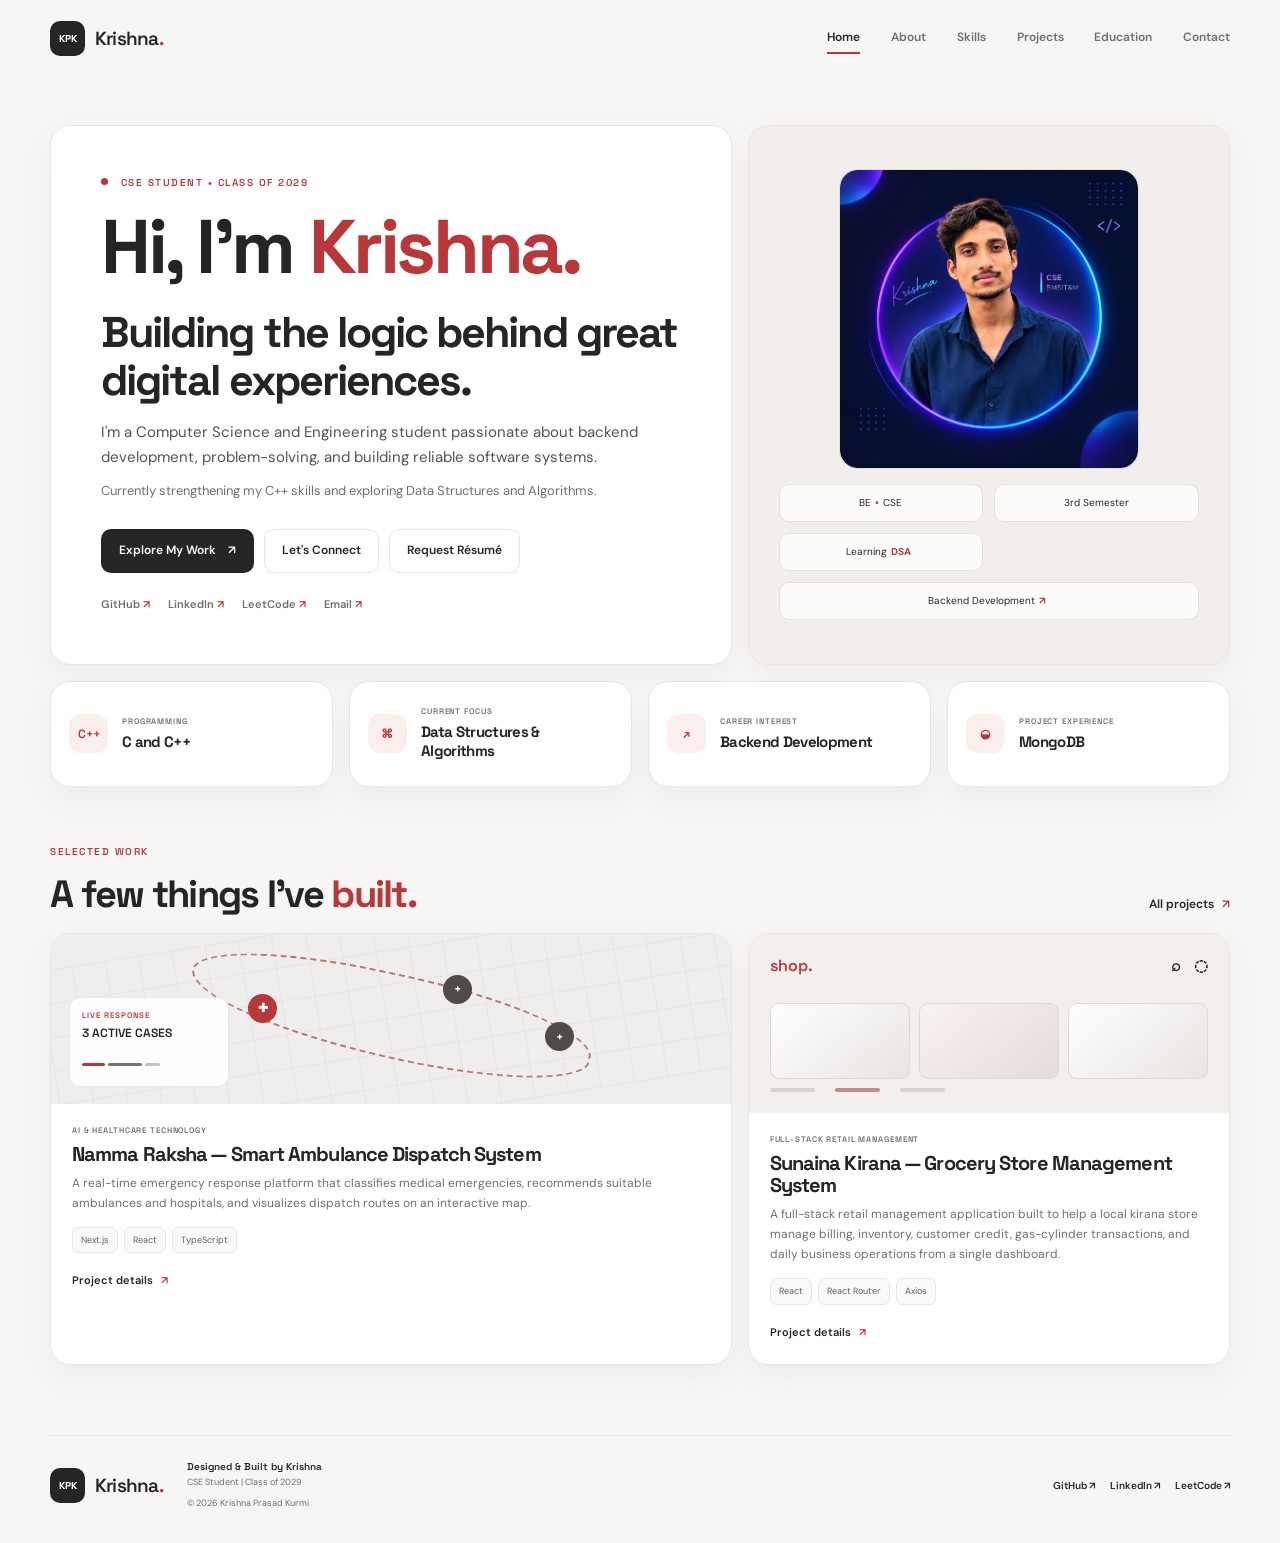
==== commit 932a2ec8: "Split portfolio into responsive pages Co-authored-by: Copilot <223556219+Copilot@users.noreply.githu" ====
--- a/index.html
+++ b/index.html
@@ -3,24 +3,23 @@
 <head>
   <meta charset="UTF-8">
   <meta name="viewport" content="width=device-width, initial-scale=1.0">
-  <meta name="description" content="Explore Krishna Prasad Kurmi's portfolio: a CSE student at BMS Institute of Technology & Management learning backend development, C++, and DSA skills.">
+  <meta name="description" content="Explore Krishna Prasad Kurmi's portfolio: a CSE student at BMS Institute of Technology &amp; Management learning backend development, C++, and DSA skills.">
   <meta name="theme-color" content="#ffffff">
   <meta name="robots" content="index, follow">
   <link rel="canonical" href="https://krishnaprasadkurmi99-jpg.github.io/krishna-portfolio/">
   <meta property="og:type" content="website">
-  <meta property="og:title" content="Krishna Prasad Kurmi | CSE Student & Aspiring Backend Developer">
-  <meta property="og:description" content="Portfolio of Krishna Prasad Kurmi, a CSE student exploring backend development and building practical projects.">
+  <meta property="og:title" content="Krishna Prasad Kurmi | CSE Student &amp; Aspiring Backend Developer">
+  <meta property="og:description" content="Explore Krishna Prasad Kurmi's portfolio: a CSE student at BMS Institute of Technology &amp; Management learning backend development, C++, and DSA skills.">
   <meta property="og:url" content="https://krishnaprasadkurmi99-jpg.github.io/krishna-portfolio/">
   <meta property="og:site_name" content="Krishna Prasad Kurmi | Personal Portfolio">
   <meta property="og:image" content="https://krishnaprasadkurmi99-jpg.github.io/krishna-portfolio/profile-photo.png">
   <meta property="og:image:alt" content="Krishna Prasad Kurmi">
   <meta property="og:locale" content="en_IN">
   <meta name="twitter:card" content="summary_large_image">
-  <meta name="twitter:title" content="Krishna Prasad Kurmi | CSE Student & Aspiring Backend Developer">
-  <meta name="twitter:description" content="Portfolio of Krishna Prasad Kurmi, a CSE student exploring backend development and building practical projects.">
+  <meta name="twitter:title" content="Krishna Prasad Kurmi | CSE Student &amp; Aspiring Backend Developer">
+  <meta name="twitter:description" content="Explore Krishna Prasad Kurmi's portfolio: a CSE student at BMS Institute of Technology &amp; Management learning backend development, C++, and DSA skills.">
   <meta name="twitter:image" content="https://krishnaprasadkurmi99-jpg.github.io/krishna-portfolio/profile-photo.png">
   <meta name="twitter:image:alt" content="Krishna Prasad Kurmi">
-  <title>Krishna Prasad Kurmi | CSE Student &amp; Aspiring Backend Developer</title>
   <script type="application/ld+json">
     {
       "@context": "https://schema.org",
@@ -33,124 +32,42 @@
         "@type": "CollegeOrUniversity",
         "name": "BMS Institute of Technology & Management"
       },
-      "knowsAbout": [
-        "Backend development",
-        "C++",
-        "Data Structures and Algorithms",
-        "Software engineering"
-      ],
-      "sameAs": [
-        "https://github.com/krishnaprasadkurmi99-jpg",
-        "https://www.linkedin.com/in/krishnaprasadkurmi7/",
-        "https://leetcode.com/u/kurmikrishna7/"
-      ]
+      "knowsAbout": ["Backend development", "C++", "Data Structures and Algorithms", "Software engineering"],
+      "sameAs": ["https://github.com/krishnaprasadkurmi99-jpg", "https://www.linkedin.com/in/krishnaprasadkurmi7/", "https://leetcode.com/u/kurmikrishna7/"]
     }
   </script>
   <link rel="preconnect" href="https://fonts.googleapis.com">
   <link rel="preconnect" href="https://fonts.gstatic.com" crossorigin>
-  <link href="https://fonts.googleapis.com/css2?family=DM+Sans:wght@400;500;600;700&family=Space+Grotesk:wght@400;500;600;700&display=swap" rel="stylesheet">
+  <link href="https://fonts.googleapis.com/css2?family=DM+Sans:wght@400;500;600;700&amp;family=Space+Grotesk:wght@400;500;600;700&amp;display=swap" rel="stylesheet">
   <link rel="stylesheet" href="style.css">
+  <title>Krishna Prasad Kurmi | CSE Student &amp; Aspiring Backend Developer</title>
 </head>
-<body>
-  <div class="intro-screen" id="intro-screen" aria-hidden="true">
-    <div class="intro-circuit intro-circuit--one" aria-hidden="true"><span></span><i></i><b></b></div>
-    <div class="intro-circuit intro-circuit--two" aria-hidden="true"><span></span><i></i><b></b></div>
-    <div class="intro-particles" aria-hidden="true"><i></i><i></i><i></i><i></i><i></i><i></i></div>
-    <div class="intro-core" aria-hidden="true">
-      <div class="core-ring core-ring--outer"></div>
-      <div class="core-ring core-ring--inner"></div>
-      <div class="core-chip"><span>CPU</span><i></i><i></i><i></i><i></i></div>
-    </div>
-    <span class="intro-symbol intro-symbol--code" aria-hidden="true">&lt;/&gt;</span>
-    <span class="intro-symbol intro-symbol--braces" aria-hidden="true">{ }</span>
-    <span class="intro-cube intro-cube--one" aria-hidden="true"></span>
-    <span class="intro-cube intro-cube--two" aria-hidden="true"></span>
-    <div class="intro-panel intro-panel--cpp" aria-hidden="true"><small>LANGUAGE</small><strong>C++</strong><span>01 / logic</span></div>
-    <div class="intro-panel intro-panel--python" aria-hidden="true"><small>RUNTIME</small><strong>Python</strong><span>02 / systems</span></div>
-    <div class="intro-panel intro-panel--dsa" aria-hidden="true"><small>FOUNDATIONS</small><strong>DSA</strong><span>03 / structure</span></div>
-    <div class="intro-panel intro-panel--mongo" aria-hidden="true"><small>DATA</small><strong>MongoDB</strong><span>04 / scale</span></div>
-    <div class="intro-orbit intro-orbit--one" aria-hidden="true"></div>
-    <div class="intro-orbit intro-orbit--two" aria-hidden="true"></div>
-    <div class="intro-content">
-      <h1 class="intro-name" aria-label="Krishna Prasad Kurmi"><span>Krishna</span> <span>Prasad</span> <span>Kurmi</span></h1>
-      <span class="intro-rule" aria-hidden="true"></span>
-      <button class="intro-skip" id="intro-skip" type="button">Skip intro <span>↗</span></button>
-    </div>
-  </div>
-  <div class="page-glow page-glow--top" aria-hidden="true"></div>
-  <div class="page-glow page-glow--bottom" aria-hidden="true"></div>
-
+<body data-page="home">
+  <a class="skip-link" href="#main-content">Skip to content</a>
   <header class="site-header">
     <nav class="nav container" aria-label="Main navigation">
-      <a class="brand" href="#home" aria-label="Krishna home">
+      <a class="brand" href="index.html" aria-label="Krishna home">
         <span class="brand-mark">KPK</span>
         <span class="brand-name">Krishna<span>.</span></span>
       </a>
+      <button class="menu-toggle" type="button" aria-expanded="false" aria-controls="primary-navigation" aria-label="Open navigation menu">
+        <span></span><span></span><span></span>
+      </button>
+      <div class="nav-links" id="primary-navigation"><a class="nav-link" href="index.html" data-page-link="home" aria-current="page">Home</a><a class="nav-link" href="about.html" data-page-link="about">About</a><a class="nav-link" href="skills.html" data-page-link="skills">Skills</a><a class="nav-link" href="projects.html" data-page-link="projects">Projects</a><a class="nav-link" href="education.html" data-page-link="education">Education</a><a class="nav-link" href="contact.html" data-page-link="contact">Contact</a></div>
     </nav>
   </header>
-
-  <div class="orbit-selector" id="orbit-selector" aria-hidden="false">
-    <div class="orbit-backdrop"></div>
-    <section class="orbit-stage" aria-labelledby="orbit-title">
-      <div class="orbit-toolbar">
-        <div class="orbit-heading">
-          <p class="orbit-kicker" id="orbit-title">PORTFOLIO NAVIGATION</p>
-          <h1 class="orbit-name" aria-label="Krishna Prasad Kurmi">
-            <span>Krishna</span>
-            <span>Prasad</span>
-            <span>Kurmi</span>
-          </h1>
-        </div>
-        <p class="orbit-live-status">ORBITAL INTERFACE <span>●</span></p>
-      </div>
-      <div class="orbit-system">
-        <div class="orbit-ring orbit-ring--outer" aria-hidden="true"></div>
-        <div class="orbit-ring orbit-ring--inner" aria-hidden="true"></div>
-        <div class="orbit-circuit" aria-hidden="true"><span></span><i></i><b></b></div>
-        <div class="orbit-core" aria-hidden="true">
-          <span class="orbit-core-chip">
-            <img src="profile-photo.png" width="1254" height="1254" alt="">
-          </span>
-          <small>SELECT A<br>DESTINATION</small>
-        </div>
-        <div class="orbit-node orbit-node--home">
-          <button type="button" data-orbit-target="home" data-section-link aria-label="Open Home section"><span class="orbit-node-icon">⌂</span><strong>Home</strong><small>INTRODUCTION</small></button>
-        </div>
-        <div class="orbit-node orbit-node--about">
-          <button type="button" data-orbit-target="about" data-section-link aria-label="Open About section"><span class="orbit-node-icon">◎</span><strong>About</strong><small>MY STORY</small></button>
-        </div>
-        <div class="orbit-node orbit-node--skills">
-          <button type="button" data-orbit-target="skills" data-section-link aria-label="Open Skills section"><span class="orbit-node-icon">&lt;/&gt;</span><strong>Skills</strong><small>TOOLKIT</small></button>
-        </div>
-        <div class="orbit-node orbit-node--projects">
-          <button type="button" data-orbit-target="projects" data-section-link aria-label="Open Projects section"><span class="orbit-node-icon">✦</span><strong>Projects</strong><small>SELECTED WORK</small></button>
-        </div>
-        <div class="orbit-node orbit-node--journey">
-          <button type="button" data-orbit-target="journey" data-section-link aria-label="Open Education section"><span class="orbit-node-icon">01</span><strong>Education</strong><small>MY JOURNEY</small></button>
-        </div>
-        <div class="orbit-node orbit-node--contact">
-          <button type="button" data-orbit-target="contact" data-section-link aria-label="Open Contact section"><span class="orbit-node-icon">@</span><strong>Contact</strong><small>LET'S TALK</small></button>
-        </div>
-      </div>
-      <p class="orbit-hint">Choose a destination <span>•</span> Use Tab to explore</p>
-    </section>
-  </div>
-
-  <button class="section-orbit-return" id="section-orbit-return" type="button" aria-label="Return to orbital navigation">
-    <span aria-hidden="true">↶</span> Orbit
-  </button>
-
-  <main>
+  <main id="main-content" class="page-content">
     <section class="hero container" id="home" aria-labelledby="home-title">
-      <div class="hero-copy reveal">
+      <div class="hero-copy">
         <p class="eyebrow"><span class="status-dot"></span> CSE STUDENT <b>•</b> CLASS OF 2029</p>
         <h1 id="home-title">Hi, I'm <span class="gradient-text">Krishna.</span></h1>
         <h2 class="hero-title">Building the logic behind great digital experiences.</h2>
         <p class="hero-intro">I'm a Computer Science and Engineering student passionate about backend development, problem-solving, and building reliable software systems.</p>
         <p class="hero-support">Currently strengthening my C++ skills and exploring Data Structures and Algorithms.</p>
         <div class="hero-actions">
-          <a class="button button-primary" href="#projects">Explore My Work <span>↗</span></a>
-          <a class="button button-ghost" href="#contact">Let's Connect</a>
+          <a class="button button-primary" href="projects.html">Explore My Work <span>↗</span></a>
+          <a class="button button-ghost" href="contact.html">Let's Connect</a>
+          <a class="button button-ghost" href="mailto:krishnaprasadkurmi99@gmail.com?subject=Request%20for%20resume">Request Résumé</a>
         </div>
         <div class="social-links hero-socials" aria-label="Social links">
           <a href="https://github.com/krishnaprasadkurmi99-jpg" target="_blank" rel="noopener noreferrer">GitHub <span>↗</span></a>
@@ -159,7 +76,7 @@
           <a href="mailto:krishnaprasadkurmi99@gmail.com">Email <span>↗</span></a>
         </div>
       </div>
-      <div class="hero-visual profile-visual reveal reveal-delay">
+      <div class="hero-visual profile-visual">
         <div class="profile-frame">
           <img src="profile-photo.png" width="1254" height="1254" alt="Krishna Prasad Kurmi">
         </div>
@@ -168,254 +85,39 @@
         <span class="profile-card profile-card--learning">Learning <b>DSA</b></span>
         <span class="profile-card profile-card--backend">Backend Development <b>↗</b></span>
       </div>
-    </section>
-
-    <div class="marquee-band" aria-hidden="true">
-      <div class="marquee-track"><span>CODE WITH PURPOSE</span><b>✦</b><span>LEARN · BUILD · ITERATE</span><b>✦</b><span>CODE WITH PURPOSE</span><b>✦</b><span>LEARN · BUILD · ITERATE</span><b>✦</b></div>
-    </div>
-
-    <section class="section about-section" id="about" aria-labelledby="about-title">
-      <div class="container">
-        <div class="about-intro reveal">
-          <p class="eyebrow">ABOUT ME</p>
-          <h2 id="about-title">The Developer Behind<br><span class="gradient-text">the Code.</span></h2>
-          <p class="about-subtitle">Curious by nature. Driven by logic. Always learning.</p>
-        </div>
-        <div class="about-layout">
-          <div class="about-story reveal">
-            <p class="about-story-lead">I’m Krishna, a third-semester Computer Science and Engineering student at <span class="highlight">BMS Institute of Technology & Management.</span></p>
-            <p>I’m interested in backend development and in understanding how applications work behind the scenes. I enjoy working through programming fundamentals, breaking down problems, and learning how thoughtful logic can become reliable software.</p>
-            <p>Right now, I’m strengthening my C and C++ fundamentals while learning Data Structures and Algorithms through practice. I’m still early in my journey, but I’m building it one concept, challenge, and project at a time.</p>
-          </div>
-          <div class="about-info-grid" aria-label="Personal information">
-            <article class="info-card reveal">
-              <span class="info-card-icon" aria-hidden="true">&lt;/&gt;</span>
-              <p class="info-card-label">EDUCATION</p>
-              <h3>BE in Computer Science<br>and Engineering</h3>
-            </article>
-            <article class="info-card reveal reveal-delay">
-              <span class="info-card-icon" aria-hidden="true">✦</span>
-              <p class="info-card-label">COLLEGE</p>
-              <h3>BMS Institute of<br>Technology & Management</h3>
-            </article>
-            <article class="info-card reveal reveal-delay">
-              <span class="info-card-icon" aria-hidden="true">⌘</span>
-              <p class="info-card-label">CURRENT FOCUS</p>
-              <h3>Data Structures<br>and Algorithms</h3>
-            </article>
-            <article class="info-card reveal reveal-delay-2">
-              <span class="info-card-icon" aria-hidden="true">↗</span>
-              <p class="info-card-label">CAREER INTEREST</p>
-              <h3>Backend<br>Development</h3>
-            </article>
-          </div>
-        </div>
-        <div class="approach-block">
-          <div class="approach-heading reveal">
-            <p class="eyebrow">MY APPROACH</p>
-            <h2>How I Approach<br><span class="muted-text">Development.</span></h2>
-          </div>
-          <div class="approach-grid">
-            <article class="approach-card reveal"><span class="approach-number">01</span><span class="approach-icon" aria-hidden="true">◎</span><h3>Understand first.</h3><p>Understand the problem before writing code.</p></article>
-            <article class="approach-card reveal reveal-delay"><span class="approach-number">02</span><span class="approach-icon" aria-hidden="true">{ }</span><h3>Keep it clear.</h3><p>Focus on clean logic and maintainable solutions.</p></article>
-            <article class="approach-card reveal reveal-delay-2"><span class="approach-number">03</span><span class="approach-icon" aria-hidden="true">↻</span><h3>Keep learning.</h3><p>Learn continuously through practice and projects.</p></article>
-          </div>
-        </div>
+      <div class="home-highlights" aria-label="Technology and interest highlights">
+        <article class="home-highlight-card home-highlight-card--language">
+          <span aria-hidden="true">C++</span>
+          <div><p class="info-card-label">PROGRAMMING</p><h3>C and C++</h3></div>
+        </article>
+        <article class="home-highlight-card home-highlight-card--focus">
+          <span aria-hidden="true">⌘</span>
+          <div><p class="info-card-label">CURRENT FOCUS</p><h3>Data Structures &amp; Algorithms</h3></div>
+        </article>
+        <article class="home-highlight-card home-highlight-card--interest">
+          <span aria-hidden="true">↗</span>
+          <div><p class="info-card-label">CAREER INTEREST</p><h3>Backend Development</h3></div>
+        </article>
+        <article class="home-highlight-card home-highlight-card--database">
+          <span aria-hidden="true">◒</span>
+          <div><p class="info-card-label">PROJECT EXPERIENCE</p><h3>MongoDB</h3></div>
+        </article>
       </div>
     </section>
-
-    <section class="section projects-section" id="projects" aria-labelledby="projects-title">
-      <div class="container">
-        <div class="projects-intro reveal">
-          <p class="eyebrow">FEATURED WORK</p>
-          <h2 id="projects-title">Projects That <span class="gradient-text">Solve Problems.</span></h2>
-          <p>Exploring ideas, building applications, and learning through real-world projects.</p>
-        </div>
-        <div class="project-filters reveal" role="group" aria-label="Filter projects by category">
-          <button class="project-filter active" type="button" data-project-filter="all" aria-pressed="true">All Projects</button>
-          <button class="project-filter" type="button" data-project-filter="web" aria-pressed="false">Web Development</button>
-          <button class="project-filter" type="button" data-project-filter="backend" aria-pressed="false">Backend</button>
-          <button class="project-filter" type="button" data-project-filter="healthcare" aria-pressed="false">AI &amp; Healthcare</button>
-        </div>
-        <div class="project-showcase" id="project-showcase" aria-live="polite"></div>
+    <section class="home-projects container" aria-labelledby="home-projects-title">
+      <div class="home-projects-heading">
+        <div><p class="eyebrow">SELECTED WORK</p><h2 id="home-projects-title">A few things I've <span class="gradient-text">built.</span></h2></div>
+        <a class="text-link" href="projects.html">All projects <span aria-hidden="true">↗</span></a>
       </div>
-    </section>
-
-    <section class="section skills-section" id="skills" aria-labelledby="skills-title">
-      <div class="container">
-        <div class="skills-intro reveal">
-          <p class="eyebrow">MY TECH STACK</p>
-          <h2 id="skills-title">Skills &amp; <span class="gradient-text">Technologies.</span></h2>
-          <p>Building strong fundamentals, one concept at a time.</p>
-        </div>
-        <div class="skill-filters reveal" role="group" aria-label="Filter skills by category">
-          <button class="filter-button active" type="button" data-filter="all" aria-pressed="true">All</button>
-          <button class="filter-button" type="button" data-filter="programming" aria-pressed="false">Programming</button>
-          <button class="filter-button" type="button" data-filter="fundamentals" aria-pressed="false">Fundamentals</button>
-          <button class="filter-button" type="button" data-filter="web" aria-pressed="false">Web Development</button>
-          <button class="filter-button" type="button" data-filter="tools" aria-pressed="false">Tools</button>
-        </div>
-        <div class="skill-card-grid" aria-live="polite">
-          <article class="skill-card reveal" data-category="programming">
-            <span class="skill-card-icon icon-c" aria-hidden="true">C</span>
-            <div class="skill-card-heading"><p class="skill-card-label">PROGRAMMING</p><span class="status-badge status-familiar">Familiar</span></div>
-            <h3>C</h3><p>Building a solid base in procedural programming and core programming logic.</p>
-          </article>
-          <article class="skill-card reveal reveal-delay" data-category="programming">
-            <span class="skill-card-icon icon-cpp" aria-hidden="true">C<span>++</span></span>
-            <div class="skill-card-heading"><p class="skill-card-label">PROGRAMMING</p><span class="status-badge status-familiar">Familiar</span></div>
-            <h3>C++</h3><p>Strengthening object-oriented programming and problem-solving fundamentals.</p>
-          </article>
-          <article class="skill-card reveal" data-category="fundamentals">
-            <span class="skill-card-icon icon-dsa" aria-hidden="true">⌘</span>
-            <div class="skill-card-heading"><p class="skill-card-label">FUNDAMENTALS</p><span class="status-badge status-learning">Learning</span></div>
-            <h3>Data Structures &amp; Algorithms</h3><p>Learning how to organize data and approach problems with better logic.</p>
-          </article>
-          <article class="skill-card reveal reveal-delay" data-category="fundamentals">
-            <span class="skill-card-icon icon-problem" aria-hidden="true">◎</span>
-            <div class="skill-card-heading"><p class="skill-card-label">FUNDAMENTALS</p><span class="status-badge status-learning">Developing</span></div>
-            <h3>Problem Solving</h3><p>Practicing how to break larger challenges into clear, manageable steps.</p>
-          </article>
-          <article class="skill-card reveal" data-category="web">
-            <span class="skill-card-icon icon-web" aria-hidden="true">&lt;/&gt;</span>
-            <div class="skill-card-heading"><p class="skill-card-label">WEB DEVELOPMENT</p><span class="status-badge status-planned">Planned</span></div>
-            <h3>HTML, CSS &amp; JavaScript</h3><p>Web technologies I plan to explore as I expand my development toolkit.</p>
-          </article>
-          <article class="skill-card reveal reveal-delay" data-category="tools">
-            <span class="skill-card-icon icon-git" aria-hidden="true">⌘</span>
-            <div class="skill-card-heading"><p class="skill-card-label">TOOLS &amp; PLATFORMS</p><span class="status-badge status-planned">Planned</span></div>
-            <h3>Git</h3><p>A version-control tool I plan to use for tracking and managing future work.</p>
-          </article>
-          <article class="skill-card reveal" data-category="tools">
-            <span class="skill-card-icon icon-github" aria-hidden="true">◉</span>
-            <div class="skill-card-heading"><p class="skill-card-label">TOOLS &amp; PLATFORMS</p><span class="status-badge status-using">Profile available</span></div>
-            <h3>GitHub</h3><p>My profile is available for sharing future learning and project work.</p>
-          </article>
-          <article class="skill-card reveal reveal-delay" data-category="tools">
-            <span class="skill-card-icon icon-vscode" aria-hidden="true">⌬</span>
-            <div class="skill-card-heading"><p class="skill-card-label">TOOLS &amp; PLATFORMS</p><span class="status-badge status-using">Using</span></div>
-            <h3>VS Code</h3><p>The editor I use while learning, practicing, and building this portfolio.</p>
-          </article>
-          <article class="skill-card reveal" data-category="tools">
-            <span class="skill-card-icon icon-mongodb" aria-hidden="true">◒</span>
-            <div class="skill-card-heading"><p class="skill-card-label">DATABASES</p><span class="status-badge status-using">Used in Projects</span></div>
-            <h3>MongoDB</h3><p>Used MongoDB in my project work to support application data storage and management.</p>
-          </article>
-        </div>
-        <div class="learning-journey">
-          <div class="journey-heading reveal"><p class="eyebrow">MY LEARNING JOURNEY</p><h2>Progress through<br><span class="muted-text">practice.</span></h2></div>
-          <div class="journey-timeline">
-            <article class="journey-step reveal"><span class="journey-marker">01</span><div><p class="journey-kicker">FOUNDATION</p><h3>Strengthening C and C++ fundamentals.</h3></div></article>
-            <article class="journey-step reveal reveal-delay"><span class="journey-marker">02</span><div><p class="journey-kicker">CURRENTLY LEARNING</p><h3>Learning Data Structures and Algorithms.</h3></div></article>
-            <article class="journey-step reveal reveal-delay-2"><span class="journey-marker">03</span><div><p class="journey-kicker">NEXT DIRECTION</p><h3>Preparing to build backend-focused projects.</h3></div></article>
-          </div>
-        </div>
-      </div>
-    </section>
-
-    <section class="section journey-section" id="journey" aria-labelledby="journey-title">
-      <div class="container">
-        <div class="journey-intro reveal">
-          <p class="eyebrow">MY JOURNEY</p>
-          <h2 id="journey-title">Learning. <span class="gradient-text">Building.</span> Growing.</h2>
-          <p>Every project and every new concept is another step forward.</p>
-        </div>
-        <div class="growth-timeline" aria-label="Learning journey milestones">
-          <article class="growth-milestone reveal">
-            <div class="growth-marker"><span>01</span></div>
-            <div class="growth-content"><p class="journey-kicker">PROGRAMMING FOUNDATIONS</p><h3>Learning the building blocks.</h3><p>Learning and practicing C and C++, while strengthening programming logic and fundamental concepts.</p></div>
-          </article>
-          <article class="growth-milestone reveal reveal-delay">
-            <div class="growth-marker"><span>02</span></div>
-            <div class="growth-content"><p class="journey-kicker">DATA STRUCTURES &amp; ALGORITHMS</p><h3>Thinking through problems.</h3><p>Currently learning DSA with a focus on arrays, strings, searching, sorting, recursion, and problem-solving as I study them.</p></div>
-          </article>
-          <article class="growth-milestone reveal">
-            <div class="growth-marker"><span>03</span></div>
-            <div class="growth-content"><p class="journey-kicker">BUILDING PROJECTS</p><h3>Turning concepts into applications.</h3><p>Worked on a batch printing website, an online retail shop website, and Namma Raksha, a smart ambulance dispatch system.</p></div>
-          </article>
-          <article class="growth-milestone reveal reveal-delay">
-            <div class="growth-marker"><span>04</span></div>
-            <div class="growth-content"><p class="journey-kicker">BACKEND DEVELOPMENT</p><h3>Exploring what happens behind the scenes.</h3><p>Developing my interest in backend engineering and building on my experience using MongoDB in projects. My goal is to improve my understanding of APIs, databases, and application logic.</p></div>
-          </article>
-        </div>
-        <div class="achievements-block">
-          <div class="achievements-heading reveal"><p class="eyebrow">ACHIEVEMENTS &amp; CERTIFICATIONS</p><h2>Milestones worth <span class="gradient-text">celebrating.</span></h2></div>
-          <div class="achievement-grid" id="achievement-grid" aria-live="polite"></div>
-        </div>
-        <div class="growth-cards-heading reveal"><p class="eyebrow">TECHNICAL GROWTH</p><h2>What I'm building <span class="muted-text">next.</span></h2></div>
-        <div class="growth-cards">
-          <article class="technical-growth-card reveal"><span class="technical-growth-icon" aria-hidden="true">C<span>++</span></span><p class="journey-kicker">PROGRAMMING</p><h3>C and C++</h3><p>Strengthening the fundamentals that support clear thinking and reliable code.</p></article>
-          <article class="technical-growth-card reveal reveal-delay"><span class="technical-growth-icon technical-growth-icon--mongo" aria-hidden="true">◒</span><p class="journey-kicker">DATABASE EXPERIENCE</p><h3>MongoDB in projects</h3><p>Used MongoDB in my projects to support application data storage and management.</p></article>
-          <article class="technical-growth-card reveal reveal-delay-2"><span class="technical-growth-icon" aria-hidden="true">⌘</span><p class="journey-kicker">CURRENT FOCUS</p><h3>Data Structures &amp; Algorithms</h3><p>Learning how to organize data and solve problems step by step.</p></article>
-        </div>
-      </div>
-    </section>
-
-    <div class="project-modal" id="project-modal" role="dialog" aria-modal="true" aria-labelledby="modal-project-title" hidden>
-      <div class="project-modal-backdrop" data-modal-close></div>
-      <div class="project-modal-content" role="document">
-        <button class="modal-close" type="button" aria-label="Close project details" data-modal-close>&times;</button>
-        <p class="eyebrow" id="modal-project-category"></p>
-        <h2 id="modal-project-title"></h2>
-        <p class="modal-project-description" id="modal-project-description"></p>
-        <div class="modal-columns">
-          <div><p class="modal-label">TECHNOLOGIES</p><div class="modal-tags" id="modal-project-tech"></div></div>
-          <div><p class="modal-label">KEY FEATURES</p><ul id="modal-project-features"></ul></div>
-        </div>
-        <div class="modal-project-context">
-          <p class="modal-label">PROBLEM SOLVED</p>
-          <p id="modal-project-problem"></p>
-          <p class="modal-label">MY CONTRIBUTION</p>
-          <ul id="modal-project-contribution"></ul>
-          <p class="modal-label" id="modal-project-context-label">PROJECT CONTEXT</p>
-          <p id="modal-project-context-text"></p>
-        </div>
-        <div class="modal-footer"><span class="status-badge" id="modal-project-status"></span><div class="modal-links" id="modal-project-links"></div></div>
-      </div>
-    </div>
-
-    <section class="contact-section" id="contact" aria-labelledby="contact-title">
-      <div class="container">
-        <div class="contact-heading reveal">
-          <p class="eyebrow">GET IN TOUCH</p>
-          <h2 id="contact-title">Let's Build Something <span class="gradient-text">Together.</span></h2>
-          <p>I'm always interested in learning, building projects, and connecting with people who share a passion for technology.</p>
-        </div>
-        <div class="contact-grid">
-          <div class="contact-details-card reveal">
-            <p class="contact-card-kicker">CONTACT &amp; SOCIALS</p>
-            <h3>Let’s stay<br><span>connected.</span></h3>
-            <p class="contact-card-copy">Have a project idea, a question, or just want to connect? Feel free to reach out.</p>
-            <div class="contact-list">
-              <a class="contact-item" href="mailto:krishnaprasadkurmi99@gmail.com"><span class="contact-item-icon" aria-hidden="true">@</span><span><small>EMAIL</small><strong>krishnaprasadkurmi99@gmail.com</strong></span><b aria-hidden="true">↗</b></a>
-              <a class="contact-item" href="https://github.com/krishnaprasadkurmi99-jpg" target="_blank" rel="noopener noreferrer"><span class="contact-item-icon" aria-hidden="true">◉</span><span><small>GITHUB</small><strong>krishnaprasadkurmi99-jpg</strong></span><b aria-hidden="true">↗</b></a>
-              <a class="contact-item" href="https://www.linkedin.com/in/krishnaprasadkurmi7/" target="_blank" rel="noopener noreferrer"><span class="contact-item-icon" aria-hidden="true">in</span><span><small>LINKEDIN</small><strong>krishnaprasadkurmi7</strong></span><b aria-hidden="true">↗</b></a>
-              <a class="contact-item" href="https://leetcode.com/u/kurmikrishna7/" target="_blank" rel="noopener noreferrer"><span class="contact-item-icon" aria-hidden="true">⌘</span><span><small>LEETCODE</small><strong>kurmikrishna7</strong></span><b aria-hidden="true">↗</b></a>
-            </div>
-          </div>
-          <form class="contact-form-card reveal reveal-delay" id="contact-form" action="https://formspree.io/f/xrppenzj" method="POST" novalidate>
-            <div class="form-row">
-              <div class="form-field"><label for="contact-name">Full Name</label><input id="contact-name" name="name" type="text" autocomplete="name" required aria-describedby="contact-name-error"><span class="form-error" id="contact-name-error"></span></div>
-              <div class="form-field"><label for="contact-email">Email Address</label><input id="contact-email" name="email" type="email" autocomplete="email" required aria-describedby="contact-email-error"><span class="form-error" id="contact-email-error"></span></div>
-            </div>
-            <div class="form-field"><label for="contact-subject">Subject</label><input id="contact-subject" name="subject" type="text" required aria-describedby="contact-subject-error"><span class="form-error" id="contact-subject-error"></span></div>
-            <div class="form-field"><label for="contact-message">Message</label><textarea id="contact-message" name="message" rows="5" required aria-describedby="contact-message-error"></textarea><span class="form-error" id="contact-message-error"></span></div>
-            <button class="button button-primary form-submit" type="submit">Send Message <span>↗</span></button>
-            <div class="form-status" id="form-status" role="status" aria-live="polite"></div>
-            <button class="email-app-button" id="open-email-app" type="button" hidden>Open Email App <span>↗</span></button>
-            <p class="form-note">Messages are sent securely through Formspree.</p>
-          </form>
-        </div>
-      </div>
+      <div class="home-project-grid" id="home-featured-projects" aria-live="polite"></div>
     </section>
   </main>
-
   <footer class="site-footer container">
-    <a class="brand" href="#home" aria-label="Krishna home"><span class="brand-mark">KPK</span><span class="brand-name">Krishna<span>.</span></span></a>
+    <a class="brand" href="index.html" aria-label="Krishna home"><span class="brand-mark">KPK</span><span class="brand-name">Krishna<span>.</span></span></a>
     <div class="footer-copy"><strong>Designed &amp; Built by Krishna</strong><span>CSE Student | Class of 2029</span><small>&copy; <span id="copyright-year"></span> Krishna Prasad Kurmi</small></div>
     <div class="social-links footer-socials" aria-label="Social profiles"><a href="https://github.com/krishnaprasadkurmi99-jpg" target="_blank" rel="noopener noreferrer" aria-label="GitHub profile">GitHub ↗</a><a href="https://www.linkedin.com/in/krishnaprasadkurmi7/" target="_blank" rel="noopener noreferrer" aria-label="LinkedIn profile">LinkedIn ↗</a><a href="https://leetcode.com/u/kurmikrishna7/" target="_blank" rel="noopener noreferrer" aria-label="LeetCode profile">LeetCode ↗</a></div>
   </footer>
   <button class="back-to-top" id="back-to-top" type="button" aria-label="Back to top">↑</button>
-  <script src="script.js?v=b15d86c"></script>
+  <script src="script.js?v=20261030-multipage"></script>
 </body>
-</html>+</html>
--- a/style.css
+++ b/style.css
@@ -1,732 +1,651 @@
 :root {
-  --navy: #070b1d;
-  --navy-light: #0c1230;
-  --ink: #f3f4ff;
-  --muted: #959ab7;
-  --line: rgba(157, 168, 224, .16);
-  --purple: #9d6dff;
-  --blue: #638bff;
-  --cyan: #5ee8e4;
-  --radius: 22px;
+  color-scheme: light;
+  --paper: #f7f6f4;
+  --card: #fff;
+  --ink: #252426;
+  --muted: #716e6e;
+  --line: #e8e5e2;
+  --accent: #b93639;
+  --accent-soft: #fbefed;
+  --shadow: 0 12px 32px rgba(35, 29, 28, .045);
+  --radius: 20px;
   --sans: "DM Sans", sans-serif;
   --display: "Space Grotesk", sans-serif;
 }
 
 * { box-sizing: border-box; }
-html { scroll-behavior: smooth; }
-body { margin: 0; background: var(--navy); color: var(--ink); font-family: var(--sans); line-height: 1.6; overflow-x: hidden; text-rendering: optimizeLegibility; -webkit-font-smoothing: antialiased; }
+html { scroll-behavior: smooth; scroll-padding-top: 100px; }
+body {
+  margin: 0;
+  background: var(--paper);
+  color: var(--ink);
+  font: 400 15px/1.65 var(--sans);
+  text-rendering: optimizeLegibility;
+  -webkit-font-smoothing: antialiased;
+}
+body.modal-open { overflow: hidden; }
 a { color: inherit; text-decoration: none; }
-section[id] { scroll-margin-top: 92px; }
-:focus-visible { outline: 2px solid var(--cyan); outline-offset: 4px; }
-.container { width: min(1160px, calc(100% - 80px)); margin: 0 auto; position: relative; }
-.page-glow { position: fixed; pointer-events: none; filter: blur(1px); z-index: -1; }
-.page-glow--top { width: 620px; height: 460px; top: -250px; left: 38%; background: radial-gradient(ellipse, rgba(100, 76, 255, .19), transparent 68%); }
-.page-glow--bottom { width: 500px; height: 500px; bottom: -300px; right: -150px; background: radial-gradient(ellipse, rgba(55, 206, 215, .1), transparent 68%); }
-.site-header { padding: 27px 0; position: relative; z-index: 5; }
-.nav, .site-footer { display: flex; align-items: center; justify-content: space-between; }
-.brand { display: inline-flex; align-items: center; gap: 10px; font-family: var(--display); font-weight: 700; letter-spacing: -.04em; }
-.brand-mark { display: grid; place-items: center; width: 33px; height: 33px; border-radius: 10px; color: #fff; font-size: 10px; background: linear-gradient(135deg, var(--purple), var(--blue)); box-shadow: 0 7px 22px rgba(125, 94, 255, .25); }
-.brand-name { font-size: 20px; }.brand-name span, .project-info h3 span { color: var(--cyan); }
-.nav-links { display: flex; align-items: center; gap: 34px; color: var(--muted); font-size: 13px; }
-.nav-links a { transition: color .2s ease; }.nav-links a:hover { color: var(--ink); }.nav-cta { padding: 10px 17px; border: 1px solid var(--line); border-radius: 50px; color: var(--ink); }.nav-cta span { color: var(--cyan); margin-left: 7px; }
-.menu-toggle { display: none; background: none; border: 0; padding: 8px; }.menu-toggle span { display: block; width: 24px; height: 2px; margin: 5px; background: var(--ink); }
-.hero { min-height: 680px; display: grid; grid-template-columns: 1.12fr .88fr; align-items: center; gap: 60px; padding-top: 45px; }
-.eyebrow { color: var(--cyan); font: 600 11px var(--display); letter-spacing: .13em; text-transform: uppercase; margin: 0 0 25px; }.status-dot { width: 7px; height: 7px; background: var(--cyan); display: inline-block; border-radius: 50%; box-shadow: 0 0 12px var(--cyan); margin-right: 9px; }
-h1, h2, h3, p { margin-top: 0; }h1, h2, h3 { font-family: var(--display); letter-spacing: -.06em; line-height: 1.08; }h1 { font-size: clamp(48px, 6.2vw, 82px); margin-bottom: 27px; font-weight: 600; }.gradient-text { background: linear-gradient(100deg, #af83ff 10%, #6b9aff 53%, var(--cyan)); background-clip: text; -webkit-background-clip: text; color: transparent; }.hero-intro { color: var(--muted); max-width: 480px; font-size: 16px; line-height: 1.75; margin-bottom: 34px; }
-.hero-actions { display: flex; gap: 13px; align-items: center; }.button { padding: 13px 21px; border-radius: 10px; font-size: 13px; font-weight: 600; transition: transform .25s, box-shadow .25s; }.button:hover { transform: translateY(-3px); }.button-primary { background: linear-gradient(110deg, var(--purple), var(--blue)); box-shadow: 0 10px 30px rgba(114, 91, 255, .25); }.button-primary span { margin-left: 13px; color: var(--cyan); }.button-ghost { border: 1px solid var(--line); color: var(--muted); }
-.hero-meta { display: flex; gap: 35px; margin-top: 75px; }.hero-meta div { display: flex; flex-direction: column; border-left: 1px solid var(--line); padding-left: 14px; }.hero-meta strong { font: 600 22px var(--display); }.hero-meta strong span { color: var(--cyan); }.hero-meta div span { color: var(--muted); font-size: 10px; margin-top: 2px; }
-.hero-visual { min-height: 500px; position: relative; display: grid; place-items: center; }.hero-orb { width: 310px; height: 310px; position: relative; border-radius: 50%; background: radial-gradient(circle at 40% 30%, rgba(158, 113, 255, .4), rgba(11, 17, 52, .1) 58%); border: 1px solid rgba(143, 116, 255, .35); box-shadow: 0 0 80px rgba(100, 91, 255, .22), inset 0 0 50px rgba(102, 67, 235, .18); }.orb-core { position: absolute; width: 110px; height: 110px; top: 94px; left: 99px; border-radius: 50%; background: radial-gradient(circle at 32% 28%, #c2aaff, #6749ef 50%, #222765); box-shadow: 0 0 55px #7860ff; }.orb-line { position: absolute; height: 1px; background: linear-gradient(90deg, transparent, var(--cyan), transparent); width: 135%; left: -17%; top: 50%; transform: rotate(28deg); opacity: .7; }.orb-line-two { transform: rotate(-48deg); background: linear-gradient(90deg, transparent, var(--purple), transparent); }.orb-label { position: absolute; bottom: -74px; left: 76px; color: var(--muted); font: 600 11px var(--display); letter-spacing: .18em; line-height: 1.9; }.orb-label em { color: var(--cyan); font-style: normal; font-size: 18px; }.orbit { position: absolute; width: 390px; height: 150px; border: 1px solid rgba(101, 232, 228, .25); border-radius: 50%; transform: rotate(-25deg); }.orbit-two { width: 310px; height: 420px; transform: rotate(52deg); border-color: rgba(157, 109, 255, .24); }.float-tag { position: absolute; display: grid; place-items: center; width: 43px; height: 43px; border-radius: 13px; background: rgba(15, 22, 56, .87); border: 1px solid var(--line); box-shadow: 0 10px 30px rgba(0,0,0,.25); color: var(--cyan); }.float-tag--code { top: 74px; left: 8%; }.float-tag--spark { top: 22%; right: 9%; color: #b393ff; font-size: 20px; }.float-tag--grid { bottom: 15%; left: 15%; color: var(--blue); font-size: 19px; }
-.marquee-band { border-top: 1px solid var(--line); border-bottom: 1px solid var(--line); overflow: hidden; padding: 19px 0; color: #606787; font: 600 10px var(--display); letter-spacing: .18em; }.marquee-track { width: max-content; display: flex; align-items: center; gap: 38px; animation: marquee 24s linear infinite; }.marquee-track b { color: var(--cyan); font-size: 14px; }
-.section { padding-top: 145px; padding-bottom: 50px; }.section-heading h2 { font-size: clamp(38px, 5vw, 61px); margin-bottom: 62px; }.muted-text { color: #5f6584; }.section-heading--row { display: flex; align-items: flex-end; justify-content: space-between; }.section-heading--row h2 { margin-bottom: 48px; }.section-note { color: var(--muted); font-size: 13px; line-height: 1.7; margin-bottom: 54px; }
-.about-grid { display: grid; grid-template-columns: 1.03fr .97fr; gap: 110px; align-items: center; }.about-copy { max-width: 480px; }.about-copy .large-copy { font: 500 24px/1.5 var(--display); letter-spacing: -.03em; }.about-copy > p:not(.large-copy) { color: var(--muted); font-size: 14px; line-height: 1.9; margin: 25px 0 30px; }.highlight { color: var(--ink); border-bottom: 1px solid var(--purple); }.text-link { color: var(--ink); font: 600 12px var(--display); }.text-link span { color: var(--cyan); margin-left: 12px; font-size: 18px; }.about-card { padding: 36px; min-height: 330px; border-radius: var(--radius); background: linear-gradient(135deg, rgba(30, 27, 79, .62), rgba(12, 26, 57, .6)); border: 1px solid rgba(139, 125, 255, .21); box-shadow: 0 24px 70px rgba(0,0,0,.15); }.card-icon { font: 600 15px var(--display); color: var(--cyan); margin-bottom: 42px; }.card-kicker, .project-type { color: var(--muted); font: 600 10px var(--display); letter-spacing: .13em; }.about-card h3 { font-size: 28px; font-weight: 500; margin-bottom: 31px; }.about-card h3 span { color: #8e91b4; }.learning-list { padding: 13px 0; border-top: 1px solid var(--line); color: var(--muted); font-size: 12px; }.learning-list span { color: var(--purple); font: 600 10px var(--display); margin-right: 15px; }
-.projects-grid { display: grid; grid-template-columns: 1.2fr .8fr; gap: 22px; }.project-card { overflow: hidden; border-radius: var(--radius); border: 1px solid var(--line); background: rgba(13, 18, 45, .65); transition: transform .3s, border-color .3s; }.project-card:hover { transform: translateY(-6px); border-color: rgba(137, 126, 255, .55); }.project-card--large { grid-row: span 2; }.project-art { height: 278px; position: relative; overflow: hidden; }.project-card:not(.project-card--large) .project-art { height: 190px; }.project-art--pulse { background: radial-gradient(circle at 70% 40%, #394ed2 0, transparent 23%), linear-gradient(120deg, #101e58, #211d6c 60%, #492e96); }.art-window { position: absolute; width: 78%; height: 63%; top: 20%; left: 11%; padding: 16px 22px; border: 1px solid rgba(159, 178, 255, .35); background: rgba(8, 13, 39, .58); border-radius: 12px; transform: rotate(-5deg); box-shadow: 0 20px 30px rgba(5, 8, 35, .35); }.art-window i { display: inline-block; width: 5px; height: 5px; border-radius: 50%; background: var(--purple); margin-right: 4px; }.art-window i:nth-child(2) { background: var(--blue); }.art-window i:nth-child(3) { background: var(--cyan); }.art-window strong { display: block; margin-top: 25px; font: 600 16px var(--display); }.art-window strong span { color: var(--cyan); }.art-window b { display: block; margin-top: 20px; color: var(--cyan); font: 600 18px var(--display); }.art-window small { display: block; color: #7783bd; font-size: 7px; letter-spacing: .1em; }.art-window em { color: var(--purple); font-size: 13px; font-style: normal; letter-spacing: 4px; }.project-art--study { background: linear-gradient(140deg, #1e174b, #3d2371 55%, #136074); }.study-note { position: absolute; top: 35px; left: 37px; color: #cfbeff; font: 500 19px/1.2 var(--display); letter-spacing: .09em; }.study-note b { color: #fff; font-size: 28px; }.study-orbit { position: absolute; width: 130px; height: 130px; right: 20px; bottom: -40px; border: 1px solid rgba(94, 232, 228, .7); border-radius: 50%; box-shadow: 0 0 25px rgba(94,232,228,.25); }.study-star { position: absolute; right: 55px; top: 34px; color: var(--cyan); }.project-art--data { background: linear-gradient(120deg, #082b45, #145b72); }.bars { position: absolute; bottom: 0; left: 20%; display: flex; align-items: flex-end; height: 80%; gap: 10px; }.bars i { width: 15px; height: 42%; background: linear-gradient(#55d8de, #23639f); }.bars i:nth-child(2) { height: 70%; }.bars i:nth-child(3) { height: 54%; }.bars i:nth-child(4) { height: 91%; background: linear-gradient(#b78bff, #6066ce); }.bars i:nth-child(5) { height: 62%; }.bars i:nth-child(6) { height: 77%; }.data-label { position: absolute; top: 34px; right: 34px; color: rgba(218, 247, 255, .75); font: 500 10px/1.4 var(--display); letter-spacing: .16em; }.project-info { padding: 24px 25px 27px; position: relative; }.project-info h3 { font-size: 24px; margin: 7px 0 17px; font-weight: 600; }.project-info > p { color: var(--muted); font-size: 12px; line-height: 1.7; max-width: 340px; margin-bottom: 18px; }.project-card--large .project-info { padding-top: 29px; }.round-arrow { position: absolute; top: 27px; right: 25px; width: 32px; height: 32px; display: grid; place-items: center; border-radius: 50%; border: 1px solid var(--line); color: var(--cyan); font-size: 16px; }.tags { display: flex; gap: 7px; flex-wrap: wrap; }.tags span { color: #9ea5c6; padding: 5px 9px; border: 1px solid var(--line); border-radius: 4px; font-size: 9px; }.center-link { text-align: center; margin: 44px 0 25px; }
-.skills-section { background: linear-gradient(180deg, transparent, rgba(20, 31, 76, .28), transparent); }.skills-grid { display: grid; grid-template-columns: repeat(3, 1fr); gap: 70px; }.skill-number { color: var(--purple); font: 600 11px var(--display); }.skill-group h3 { font-size: 25px; margin: 15px 0 25px; }.skill-group ul { list-style: none; padding: 0; margin: 0; }.skill-group li { border-top: 1px solid var(--line); padding: 12px 0; font-size: 13px; color: #bbc0da; display: flex; justify-content: space-between; }.skill-group li span { font-size: 7px; color: var(--cyan); }
-.contact-section { padding-top: 130px; padding-bottom: 100px; }.contact-panel { min-height: 410px; border-radius: var(--radius); padding: 65px 80px; overflow: hidden; position: relative; background: linear-gradient(110deg, #161449, #142956 75%); border: 1px solid rgba(127, 128, 255, .32); }.contact-panel h2 { font-size: clamp(39px, 5.5vw, 62px); margin-bottom: 22px; }.contact-copy { color: var(--muted); max-width: 380px; font-size: 14px; margin-bottom: 30px; }.contact-decoration { position: absolute; width: 350px; height: 350px; right: 2%; top: 27px; border: 1px solid rgba(102, 211, 255, .2); border-radius: 50%; }.contact-decoration:before, .contact-decoration:after { content: ""; position: absolute; inset: 22px; border: 1px solid rgba(157, 109, 255, .25); border-radius: 50%; }.contact-decoration:after { inset: 77px; border-color: rgba(94, 232, 228, .35); }.contact-decoration span { position: absolute; top: 128px; left: 155px; color: var(--cyan); font-size: 29px; z-index: 1; }.contact-decoration i, .contact-decoration b { position: absolute; width: 8px; height: 8px; background: var(--cyan); border-radius: 50%; top: 12px; left: 92px; box-shadow: 0 0 15px var(--cyan); }.contact-decoration b { top: auto; left: auto; right: 23px; bottom: 92px; background: var(--purple); box-shadow: 0 0 15px var(--purple); }
-.site-footer { border-top: 1px solid var(--line); padding: 28px 0 35px; color: var(--muted); font-size: 11px; }.site-footer p { margin: 0; }.social-links { display: flex; gap: 20px; }.social-links a:hover { color: var(--cyan); }
-.js-ready .reveal { opacity: 0; transform: translateY(22px); transition: opacity .8s ease, transform .8s ease; }.js-ready .reveal.visible { opacity: 1; transform: translateY(0); }.reveal-delay { transition-delay: .12s; }.reveal-delay-2 { transition-delay: .24s; }
-@keyframes marquee { to { transform: translateX(-50%); } }
-@media (max-width: 800px) { .container { width: min(100% - 40px, 600px); }.site-header { padding: 20px 0; }.menu-toggle { display: block; }.nav-links { display: none; position: absolute; top: 70px; left: 0; right: 0; padding: 20px; flex-direction: column; align-items: stretch; gap: 0; background: #0b102b; border: 1px solid var(--line); border-radius: 14px; }.nav-links.open { display: flex; }.nav-links a { padding: 12px; }.nav-cta { text-align: center; margin-top: 8px; }.hero { grid-template-columns: 1fr; min-height: auto; padding-top: 65px; }.hero-visual { min-height: 390px; margin-top: 20px; }.hero-meta { margin-top: 50px; }.section { padding-top: 95px; }.about-grid, .projects-grid { grid-template-columns: 1fr; gap: 35px; }.project-card--large { grid-row: auto; }.project-card--large .project-art, .project-card:not(.project-card--large) .project-art { height: 240px; }.section-heading--row { display: block; }.section-note { margin: -35px 0 40px; }.skills-grid { grid-template-columns: 1fr; gap: 42px; }.contact-panel { padding: 45px 30px; }.contact-decoration { opacity: .4; right: -140px; }.site-footer { flex-wrap: wrap; gap: 20px; }.site-footer p { order: 3; width: 100%; } }
-@media (prefers-reduced-motion: reduce) { html { scroll-behavior: auto; }.marquee-track { animation: none; }.js-ready .reveal { opacity: 1; transform: none; transition: none; } }
-
-/* Krishna's profile hero and scroll-aware navigation */
-.site-header { position: sticky; top: 0; padding: 20px 0; transition: background .3s ease, backdrop-filter .3s ease, border-color .3s ease; }
-.site-header.is-scrolled { background: rgba(7, 11, 29, .76); backdrop-filter: blur(18px); border-bottom: 1px solid var(--line); }
-.nav-links .nav-link { position: relative; }.nav-links .nav-link.active { color: var(--ink); }.nav-links .nav-link.active::after { content: ""; position: absolute; height: 2px; left: 0; right: 0; bottom: -9px; background: var(--cyan); box-shadow: 0 0 10px var(--cyan); }
-.nav-cta { background: linear-gradient(110deg, rgba(157, 109, 255, .25), rgba(99, 139, 255, .2)); box-shadow: 0 0 22px rgba(126, 102, 255, .15); }
-.project-card--placeholder { grid-column: 1 / -1; display: grid; grid-template-columns: 1fr 1fr; }.project-card--placeholder .project-art { min-height: 280px; height: 100%; background: radial-gradient(circle at 50% 50%, rgba(157, 109, 255, .35), transparent 30%), linear-gradient(130deg, #101d51, #102f59); }.placeholder-symbol { position: absolute; top: 50%; left: 50%; transform: translate(-50%, -50%); color: var(--cyan); font: 600 55px var(--display); text-shadow: 0 0 30px rgba(94, 232, 228, .5); }.placeholder-orbit { position: absolute; width: 190px; height: 190px; top: 50%; left: 50%; transform: translate(-50%, -50%) rotate(25deg); border: 1px solid rgba(94, 232, 228, .45); border-radius: 50%; }.placeholder-orbit::after { content: ""; position: absolute; width: 9px; height: 9px; top: 12px; right: 20px; border-radius: 50%; background: var(--purple); box-shadow: 0 0 15px var(--purple); }
-.hero-copy h1 { margin-bottom: 12px; }.hero-copy h1 .gradient-text { background-size: 200% auto; animation: gradient-shift 5s ease-in-out infinite; }.hero-title { max-width: 630px; color: #c9cce0; font-size: clamp(25px, 3vw, 39px); font-weight: 500; margin-bottom: 25px; letter-spacing: -.045em; }.hero-support { color: #afb5d0; font-size: 13px; border-left: 2px solid var(--purple); padding-left: 13px; margin: -15px 0 27px; }.eyebrow b { color: var(--purple); }.hero-socials { margin-top: 31px; display: flex; gap: 22px; }.hero-socials a { color: var(--muted); font: 600 11px var(--display); transition: color .2s, transform .2s; }.hero-socials a:hover { color: var(--cyan); transform: translateY(-2px); }.hero-socials span { color: var(--cyan); margin-left: 4px; }
-.profile-visual { min-height: 530px; }.profile-frame { position: relative; width: 330px; height: 400px; padding: 8px; border-radius: 170px 170px 38px 38px; background: linear-gradient(145deg, var(--cyan), var(--purple) 44%, var(--blue)); box-shadow: 0 0 80px rgba(110, 100, 255, .27), 0 25px 70px rgba(0, 0, 0, .35); transform: rotate(2deg); transition: transform .4s ease, box-shadow .4s ease; }.profile-frame::before { content: ""; position: absolute; inset: 2px; border-radius: inherit; border: 1px solid rgba(255,255,255,.45); pointer-events: none; }.profile-frame:hover { transform: rotate(0) translateY(-7px); box-shadow: 0 0 105px rgba(110, 100, 255, .4), 0 30px 75px rgba(0, 0, 0, .38); }.profile-placeholder, .profile-frame > img { width: 100%; height: 100%; display: flex; flex-direction: column; align-items: center; justify-content: center; gap: 10px; border-radius: inherit; background: radial-gradient(circle at 50% 30%, rgba(131, 128, 234, .55), transparent 25%), linear-gradient(160deg, #25255b, #0e1737 70%); color: #d9d3ff; }.profile-frame > img { display: block; object-fit: cover; object-position: center; }.profile-placeholder::before { content: ""; width: 94px; height: 94px; border-radius: 50%; border: 2px solid rgba(170, 220, 255, .55); background: radial-gradient(circle at 50% 34%, #b7a8e4 0 16%, transparent 17%), radial-gradient(ellipse at 50% 100%, #717cc0 0 36%, transparent 37%); opacity: .7; }.profile-placeholder span { position: absolute; font: 600 24px var(--display); color: var(--cyan); opacity: .8; }.profile-placeholder small { color: #9499c2; font: 600 9px/1.5 var(--display); letter-spacing: .14em; text-align: center; }.profile-card { position: absolute; padding: 12px 15px; border: 1px solid rgba(174, 183, 255, .25); border-radius: 13px; background: rgba(20, 27, 67, .72); box-shadow: 0 14px 35px rgba(0, 0, 0, .24); backdrop-filter: blur(12px); color: #d9dcf3; font: 600 12px var(--display); animation: float-card 5s ease-in-out infinite; }.profile-card b { color: var(--cyan); }.profile-card small { display: block; color: var(--muted); font-size: 8px; letter-spacing: .12em; margin-top: 3px; }.profile-card--degree { top: 48px; left: 0; }.profile-card--semester { top: 148px; right: -4px; animation-delay: -1.6s; }.profile-card--learning { bottom: 92px; left: -31px; animation-delay: -3.2s; }.profile-card--learning b { display: block; color: var(--cyan); font-size: 15px; margin-top: 2px; }.profile-card--backend { right: 2px; bottom: 43px; color: #babfe0; line-height: 1.35; animation-delay: -4.1s; }.profile-card--backend b { float: right; margin-left: 18px; font-size: 18px; }
-@keyframes gradient-shift { 0%, 100% { background-position: 0% 50%; } 50% { background-position: 100% 50%; } }@keyframes float-card { 0%, 100% { transform: translateY(0); } 50% { transform: translateY(-8px); } }
-@media (max-width: 800px) { .site-header.is-scrolled { background: rgba(7, 11, 29, .92); }.nav-links .nav-link.active::after { display: none; }.hero-title { font-size: 27px; }.profile-visual { min-height: 490px; }.profile-frame { width: 270px; height: 330px; }.profile-card--degree { left: 2%; }.profile-card--semester { right: 3%; }.profile-card--learning { left: 0; bottom: 73px; }.profile-card--backend { right: 0; bottom: 25px; } }
-@media (max-width: 800px) { .project-card--placeholder { display: block; }.project-card--placeholder .project-art { min-height: 230px; height: 230px; } }
-
-/* About section */
-.about-section { position: relative; overflow: hidden; padding-top: 150px; }
-.about-section::before { content: ""; position: absolute; width: 560px; height: 560px; top: 90px; left: -280px; pointer-events: none; background: radial-gradient(circle, rgba(108, 76, 255, .12), transparent 68%); }
-.about-intro { max-width: 760px; margin-bottom: 72px; }
-.about-intro .eyebrow { margin-bottom: 22px; }
-.about-intro h2 { font-size: clamp(44px, 5.6vw, 70px); margin-bottom: 22px; }
-.about-subtitle { color: var(--muted); font: 500 18px var(--display); letter-spacing: -.02em; }
-.about-layout { display: grid; grid-template-columns: .9fr 1.1fr; gap: 90px; align-items: start; }
-.about-story { padding-top: 5px; max-width: 470px; }
-.about-story p { color: var(--muted); font-size: 14px; line-height: 1.9; margin-bottom: 21px; }
-.about-story .about-story-lead { color: var(--ink); font: 500 24px/1.5 var(--display); letter-spacing: -.035em; margin-bottom: 27px; }
-.about-info-grid { display: grid; grid-template-columns: repeat(2, 1fr); gap: 14px; }
-.info-card { min-height: 175px; padding: 24px 23px; position: relative; overflow: hidden; border: 1px solid rgba(139, 125, 255, .2); border-radius: 18px; background: linear-gradient(145deg, rgba(26, 26, 70, .7), rgba(10, 25, 53, .72)); transition: transform .3s ease, border-color .3s ease, box-shadow .3s ease; }
-.info-card::after { content: ""; position: absolute; width: 110px; height: 110px; right: -52px; bottom: -62px; border-radius: 50%; background: rgba(94, 232, 228, .13); filter: blur(8px); }
-.info-card:hover { transform: translateY(-6px); border-color: rgba(94, 232, 228, .48); box-shadow: 0 18px 42px rgba(0, 0, 0, .2); }
-.info-card-icon { display: inline-grid; place-items: center; width: 35px; height: 35px; margin-bottom: 23px; border-radius: 10px; color: var(--cyan); background: rgba(94, 232, 228, .09); border: 1px solid rgba(94, 232, 228, .2); font: 600 13px var(--display); }
-.info-card-label { color: var(--muted); font: 600 9px var(--display); letter-spacing: .14em; margin-bottom: 9px; }
-.info-card h3 { position: relative; z-index: 1; font-size: 17px; line-height: 1.3; font-weight: 500; letter-spacing: -.035em; margin: 0; }
-.approach-block { margin-top: 142px; padding-top: 70px; border-top: 1px solid var(--line); position: relative; }
-.approach-heading { margin-bottom: 48px; }
-.approach-heading .eyebrow { margin-bottom: 18px; }
-.approach-heading h2 { font-size: clamp(35px, 4vw, 50px); margin: 0; }
-.approach-grid { display: grid; grid-template-columns: repeat(3, 1fr); gap: 16px; }
-.approach-card { position: relative; min-height: 190px; padding: 25px; border-radius: 17px; border: 1px solid var(--line); background: rgba(12, 19, 48, .64); transition: transform .3s ease, background .3s ease, border-color .3s ease; }
-.approach-card:hover { transform: translateY(-5px); background: linear-gradient(145deg, rgba(29, 27, 75, .7), rgba(11, 27, 52, .7)); border-color: rgba(157, 109, 255, .45); }
-.approach-number { color: var(--purple); font: 600 10px var(--display); letter-spacing: .1em; }
-.approach-icon { position: absolute; top: 23px; right: 25px; color: var(--cyan); font: 500 25px var(--display); }
-.approach-card h3 { margin: 45px 0 11px; font-size: 20px; font-weight: 500; }
-.approach-card p { max-width: 220px; margin: 0; color: var(--muted); font-size: 12px; line-height: 1.7; }
-@media (max-width: 800px) {
-  .about-section { padding-top: 100px; }
-  .about-intro { margin-bottom: 48px; }
-  .about-layout { grid-template-columns: 1fr; gap: 48px; }
-  .about-story { max-width: none; }
-  .about-story .about-story-lead { font-size: 22px; }
-  .about-info-grid { gap: 11px; }
-  .info-card { min-height: 165px; padding: 20px 17px; }
-  .info-card h3 { font-size: 15px; }
-  .approach-block { margin-top: 95px; padding-top: 55px; }
-  .approach-grid { grid-template-columns: 1fr; gap: 12px; }
-  .approach-card { min-height: 155px; }
-}
-
-/* Skills section */
-.skills-section { position: relative; overflow: hidden; padding-top: 150px; }
-.skills-section::after { content: ""; position: absolute; width: 520px; height: 520px; right: -280px; top: 120px; pointer-events: none; background: radial-gradient(circle, rgba(69, 163, 255, .12), transparent 68%); }
-.skills-intro { max-width: 680px; margin-bottom: 43px; }.skills-intro .eyebrow { margin-bottom: 20px; }.skills-intro h2 { font-size: clamp(42px, 5.3vw, 66px); margin-bottom: 20px; }.skills-intro > p:last-child { color: var(--muted); font: 500 18px var(--display); }
-.skill-filters { display: flex; flex-wrap: wrap; gap: 9px; margin-bottom: 31px; }.filter-button { cursor: pointer; padding: 10px 17px; border: 1px solid var(--line); border-radius: 50px; background: rgba(15, 22, 53, .5); color: var(--muted); font: 500 11px var(--display); transition: color .25s ease, border-color .25s ease, background .25s ease, box-shadow .25s ease; }.filter-button:hover, .filter-button:focus-visible { color: var(--ink); border-color: rgba(157, 109, 255, .6); outline: none; }.filter-button.active { color: var(--ink); border-color: var(--purple); background: linear-gradient(110deg, rgba(157, 109, 255, .28), rgba(99, 139, 255, .19)); box-shadow: 0 0 20px rgba(125, 94, 255, .16); }
-.skill-card-grid { display: grid; grid-template-columns: repeat(4, 1fr); gap: 14px; }.skill-card { min-height: 258px; padding: 23px; position: relative; overflow: hidden; border: 1px solid var(--line); border-radius: 18px; background: linear-gradient(145deg, rgba(25, 26, 68, .7), rgba(10, 23, 52, .72)); transition: opacity .28s ease, transform .28s ease, border-color .28s ease, box-shadow .28s ease; }.skill-card::before { content: ""; position: absolute; width: 120px; height: 120px; right: -65px; top: -65px; border-radius: 50%; background: rgba(157, 109, 255, .13); filter: blur(9px); }.skill-card:hover { transform: translateY(-6px); border-color: rgba(94, 232, 228, .45); box-shadow: 0 20px 42px rgba(0, 0, 0, .22); }.skill-card.is-hidden { display: none; }
-.skill-card-icon { display: inline-grid; place-items: center; width: 43px; height: 43px; margin-bottom: 20px; border: 1px solid rgba(157, 109, 255, .35); border-radius: 13px; color: var(--cyan); background: rgba(91, 77, 193, .17); font: 600 15px var(--display); }.skill-card-icon span { color: var(--purple); font-size: 10px; }.icon-dsa, .icon-problem, .icon-github { color: var(--purple); font-size: 22px; }.icon-web { color: var(--cyan); font-size: 13px; }.skill-card-heading { display: flex; align-items: center; justify-content: space-between; gap: 7px; }.skill-card-label, .journey-kicker { color: var(--muted); font: 600 9px var(--display); letter-spacing: .12em; margin: 0; }.status-badge { flex-shrink: 0; padding: 4px 7px; border-radius: 50px; font: 600 8px var(--display); letter-spacing: .03em; }.status-familiar { color: #c6adff; background: rgba(157, 109, 255, .13); }.status-learning { color: var(--cyan); background: rgba(94, 232, 228, .1); }.status-planned { color: #aab1cc; background: rgba(149, 154, 183, .12); }.status-using { color: #83aaff; background: rgba(99, 139, 255, .13); }.skill-card h3 { position: relative; margin: 13px 0 12px; font-size: 19px; font-weight: 500; letter-spacing: -.04em; }.skill-card > p:last-child { position: relative; color: var(--muted); font-size: 12px; line-height: 1.7; margin: 0; }
-.learning-journey { margin-top: 143px; padding-top: 69px; border-top: 1px solid var(--line); }.journey-heading { margin-bottom: 45px; }.journey-heading .eyebrow { margin-bottom: 17px; }.journey-heading h2 { font-size: clamp(35px, 4vw, 50px); margin: 0; }.journey-timeline { display: grid; grid-template-columns: repeat(3, 1fr); position: relative; }.journey-timeline::before { content: ""; position: absolute; top: 20px; left: 8%; right: 8%; height: 1px; background: linear-gradient(90deg, var(--purple), var(--cyan)); opacity: .45; }.journey-step { position: relative; padding: 0 20px 0 0; }.journey-marker { display: grid; place-items: center; width: 41px; height: 41px; position: relative; z-index: 1; margin-bottom: 24px; border-radius: 50%; border: 1px solid var(--cyan); color: var(--cyan); background: var(--navy); box-shadow: 0 0 19px rgba(94, 232, 228, .2); font: 600 10px var(--display); }.journey-step:nth-child(2) .journey-marker { color: var(--purple); border-color: var(--purple); box-shadow: 0 0 19px rgba(157, 109, 255, .2); }.journey-step:nth-child(3) .journey-marker { color: var(--blue); border-color: var(--blue); }.journey-kicker { color: var(--cyan); margin-bottom: 10px; }.journey-step h3 { max-width: 250px; margin: 0; font-size: 18px; line-height: 1.4; font-weight: 500; }
-@media (max-width: 1050px) { .skill-card-grid { grid-template-columns: repeat(2, 1fr); } }
-@media (max-width: 800px) { .skills-section { padding-top: 100px; }.skills-intro { margin-bottom: 35px; }.skill-filters { gap: 7px; }.filter-button { padding: 9px 13px; }.skill-card-grid { grid-template-columns: 1fr; }.skill-card { min-height: 210px; }.learning-journey { margin-top: 95px; padding-top: 55px; }.journey-timeline { grid-template-columns: 1fr; gap: 29px; }.journey-timeline::before { top: 20px; bottom: 20px; left: 20px; width: 1px; height: auto; right: auto; background: linear-gradient(var(--purple), var(--cyan)); }.journey-step { display: grid; grid-template-columns: 41px 1fr; gap: 19px; padding: 0; }.journey-marker { margin: 0; }.journey-step h3 { max-width: none; } }
-@media (prefers-reduced-motion: reduce) { .skill-card, .filter-button { transition: none; } }
-
-/* Projects showcase */
-.projects-section { position: relative; overflow: hidden; padding-top: 150px; }
-.projects-section::before { content: ""; position: absolute; width: 540px; height: 540px; top: 110px; left: -280px; pointer-events: none; background: radial-gradient(circle, rgba(157, 109, 255, .12), transparent 68%); }
-.projects-intro { max-width: 810px; margin-bottom: 42px; }.projects-intro .eyebrow { margin-bottom: 20px; }.projects-intro h2 { font-size: clamp(42px, 5.3vw, 66px); margin-bottom: 20px; }.projects-intro > p:last-child { color: var(--muted); font: 500 18px var(--display); }
-.project-filters { display: flex; flex-wrap: wrap; gap: 9px; margin-bottom: 32px; }.project-filter { cursor: pointer; padding: 10px 17px; border: 1px solid var(--line); border-radius: 50px; background: rgba(15, 22, 53, .5); color: var(--muted); font: 500 11px var(--display); transition: color .25s ease, border-color .25s ease, background .25s ease, box-shadow .25s ease; }.project-filter:hover, .project-filter:focus-visible { color: var(--ink); border-color: rgba(157, 109, 255, .6); outline: none; }.project-filter.active { color: var(--ink); border-color: var(--purple); background: linear-gradient(110deg, rgba(157, 109, 255, .28), rgba(99, 139, 255, .19)); box-shadow: 0 0 20px rgba(125, 94, 255, .16); }
-.project-showcase { display: grid; grid-template-columns: repeat(2, 1fr); gap: 20px; }.project-showcase--single { grid-template-columns: minmax(0, 1fr); }.showcase-card { overflow: hidden; border: 1px solid var(--line); border-radius: var(--radius); background: rgba(13, 18, 45, .68); transition: transform .3s ease, border-color .3s ease, box-shadow .3s ease; }.showcase-card:hover { transform: translateY(-7px); border-color: rgba(139, 125, 255, .55); box-shadow: 0 24px 50px rgba(0, 0, 0, .23); }.showcase-card--featured { grid-column: 1 / -1; display: grid; grid-template-columns: 1.1fr .9fr; }.showcase-card--featured .project-preview { min-height: 365px; height: 100%; }
-.project-preview { min-height: 230px; position: relative; overflow: hidden; }.project-preview--emergency { background: linear-gradient(135deg, #101c4e, #102f55 64%, #26165c); }.map-grid { position: absolute; inset: 0; opacity: .38; background-image: linear-gradient(rgba(117, 206, 239, .13) 1px, transparent 1px), linear-gradient(90deg, rgba(117, 206, 239, .13) 1px, transparent 1px); background-size: 34px 34px; transform: rotate(-11deg) scale(1.25); }.map-route { position: absolute; width: 72%; height: 45%; left: 16%; top: 25%; border: 2px dashed rgba(94, 232, 228, .7); border-left-color: transparent; border-radius: 45% 50% 45% 55%; transform: rotate(12deg); }.map-marker { position: absolute; display: grid; place-items: center; width: 29px; height: 29px; border-radius: 50%; font: 700 13px var(--display); }.marker-ambulance { top: 32%; left: 29%; color: #fff; background: #d85b9d; box-shadow: 0 0 20px rgba(216, 91, 157, .7); }.marker-hospital { top: 51%; right: 23%; color: #071a35; background: var(--cyan); box-shadow: 0 0 19px rgba(94, 232, 228, .65); }.marker-hospital-two { top: 24%; right: 38%; background: var(--purple); box-shadow: 0 0 19px rgba(157, 109, 255, .65); }.emergency-panel { position: absolute; left: 23px; bottom: 22px; width: 175px; padding: 14px; border: 1px solid rgba(179, 208, 255, .27); border-radius: 11px; background: rgba(8, 16, 43, .83); box-shadow: 0 12px 25px rgba(3, 8, 25, .3); }.emergency-panel small { display: block; color: var(--cyan); font: 600 8px var(--display); letter-spacing: .13em; }.emergency-panel strong { display: block; margin: 6px 0 9px; font: 600 14px var(--display); }.emergency-panel i { display: inline-block; width: 22px; height: 3px; margin-right: 4px; border-radius: 4px; background: var(--purple); }.emergency-panel i:nth-of-type(2) { width: 36px; background: var(--blue); }.emergency-panel i:nth-of-type(3) { width: 15px; background: var(--cyan); }
-.project-preview--retail { padding: 23px; background: linear-gradient(140deg, #251958, #183d6c 70%, #125d6d); }.store-header { display: flex; align-items: center; gap: 15px; color: #d9d6ff; font: 600 18px var(--display); }.store-header span { margin-right: auto; color: var(--cyan); }.store-header b { color: #c9bbff; font-size: 15px; }.store-products { display: grid; grid-template-columns: repeat(3, 1fr); gap: 10px; margin-top: 35px; }.store-products i { display: block; height: 95px; border-radius: 10px; background: linear-gradient(135deg, rgba(255,255,255,.18), rgba(100, 75, 204, .45)); border: 1px solid rgba(201, 214, 255, .22); }.store-products i:nth-child(2) { background: linear-gradient(135deg, rgba(94, 232, 228, .3), rgba(34, 70, 154, .6)); }.store-products i:nth-child(3) { background: linear-gradient(135deg, rgba(196, 148, 255, .3), rgba(35, 42, 120, .6)); }.store-product-lines { display: flex; gap: 22px; margin-top: 9px; }.store-product-lines b { width: 48px; height: 4px; border-radius: 3px; background: rgba(222, 224, 255, .6); }.store-product-lines b:nth-child(2) { background: rgba(94, 232, 228, .55); }.project-preview--printing { display: flex; padding: 24px; background: linear-gradient(140deg, #112b52, #18235a 60%, #3a2374); }.print-sidebar { width: 42px; display: flex; flex-direction: column; gap: 15px; padding: 15px 10px; border-radius: 10px; background: rgba(5, 15, 44, .55); }.print-sidebar i { height: 12px; border-radius: 3px; background: rgba(159, 174, 232, .5); }.print-sidebar i:first-child { background: var(--cyan); }.print-content { flex: 1; padding: 15px 20px; }.print-content small { color: var(--cyan); font: 600 9px var(--display); letter-spacing: .14em; }.print-content strong { display: block; margin: 8px 0 22px; font: 600 15px var(--display); }.print-jobs { display: grid; gap: 9px; }.print-jobs i { display: block; height: 36px; border: 1px solid rgba(171, 191, 255, .27); border-radius: 7px; background: rgba(8, 17, 50, .43); }.print-jobs i::before { content: ""; display: block; width: 24px; height: 24px; margin: 5px; border-radius: 4px; background: rgba(157, 109, 255, .38); }
-.showcase-info { padding: 28px; }.showcase-topline { display: flex; align-items: center; justify-content: space-between; gap: 10px; }.showcase-info h3 { margin: 11px 0 14px; font-size: 28px; font-weight: 600; }.showcase-info > p { max-width: 620px; color: var(--muted); font-size: 13px; line-height: 1.75; margin-bottom: 20px; }.showcase-actions { display: flex; align-items: center; flex-wrap: wrap; gap: 10px; margin-top: 23px; }.project-details-button { border: 0; cursor: pointer; }.project-details-button:focus-visible { outline: 2px solid var(--cyan); outline-offset: 3px; }.project-link { padding: 12px 14px; border: 1px solid var(--line); border-radius: 9px; color: var(--muted); font: 600 11px var(--display); transition: color .2s, border-color .2s; }.project-link:hover { color: var(--ink); border-color: var(--cyan); }.status-configurable { color: #cbb7ff; background: rgba(157, 109, 255, .13); }.tags { margin-top: 5px; }
-.project-modal[hidden] { display: none; }.project-modal { position: fixed; inset: 0; z-index: 20; display: grid; place-items: center; padding: 25px; }.project-modal-backdrop { position: absolute; inset: 0; background: rgba(3, 5, 17, .78); backdrop-filter: blur(8px); }.project-modal-content { width: min(700px, 100%); max-height: min(780px, calc(100vh - 50px)); overflow-y: auto; position: relative; z-index: 1; padding: 40px; border: 1px solid rgba(139, 125, 255, .4); border-radius: 23px; background: linear-gradient(145deg, #15173e, #0b1b3a); box-shadow: 0 30px 90px rgba(0, 0, 0, .55); }.modal-close { cursor: pointer; position: absolute; top: 15px; right: 18px; width: 35px; height: 35px; border: 1px solid var(--line); border-radius: 50%; background: transparent; color: var(--muted); font-size: 25px; line-height: 1; }.modal-close:hover, .modal-close:focus-visible { color: var(--ink); border-color: var(--cyan); outline: none; }.project-modal-content h2 { margin: 0 0 18px; font-size: clamp(32px, 5vw, 50px); }.modal-project-description { color: var(--muted); line-height: 1.8; }.modal-columns { display: grid; grid-template-columns: .8fr 1.2fr; gap: 34px; margin-top: 30px; }.modal-label { color: var(--cyan); font: 600 9px var(--display); letter-spacing: .14em; }.modal-tags { display: flex; flex-wrap: wrap; gap: 7px; }.modal-tags span { padding: 6px 9px; border: 1px solid var(--line); border-radius: 5px; color: #c0c5df; font-size: 10px; }.modal-columns ul, .modal-project-context ul { padding-left: 17px; color: var(--muted); font-size: 12px; line-height: 1.9; }.modal-project-context { margin-top: 30px; padding-top: 24px; border-top: 1px solid var(--line); }.modal-project-context[hidden] { display: none; }.modal-project-context > p:not(.modal-label) { color: var(--muted); font-size: 12px; line-height: 1.8; margin: 8px 0 23px; }.modal-footer { display: flex; align-items: center; justify-content: space-between; gap: 15px; margin-top: 30px; padding-top: 20px; border-top: 1px solid var(--line); }.modal-links { display: flex; gap: 9px; }.modal-open { overflow: hidden; }
-@media (max-width: 800px) { .projects-section { padding-top: 100px; }.project-filters { gap: 7px; }.project-filter { padding: 9px 13px; }.project-showcase, .showcase-card--featured { grid-template-columns: 1fr; }.showcase-card--featured { display: block; }.showcase-card--featured .project-preview { min-height: 240px; }.showcase-info { padding: 23px; }.showcase-info h3 { font-size: 24px; }.project-modal { padding: 15px; }.project-modal-content { padding: 35px 23px 25px; max-height: calc(100vh - 30px); }.modal-columns { grid-template-columns: 1fr; gap: 20px; }.modal-footer { align-items: flex-start; flex-direction: column; } }
-@media (prefers-reduced-motion: reduce) { .showcase-card, .project-filter, .project-link { transition: none; } }
-
-/* Journey and achievements */
-.journey-section { position: relative; overflow: hidden; padding-top: 150px; }
-.journey-section::before { content: ""; position: absolute; width: 600px; height: 600px; top: 60px; right: -330px; pointer-events: none; background: radial-gradient(circle, rgba(72, 122, 255, .13), transparent 68%); }
-.journey-intro { max-width: 820px; margin-bottom: 78px; }.journey-intro .eyebrow { margin-bottom: 20px; }.journey-intro h2 { font-size: clamp(42px, 5.3vw, 66px); margin-bottom: 20px; }.journey-intro > p:last-child { color: var(--muted); font: 500 18px var(--display); }
-.growth-timeline { display: grid; grid-template-columns: repeat(2, 1fr); gap: 52px 80px; position: relative; }.growth-timeline::before { content: ""; position: absolute; top: 28px; bottom: 28px; left: 28px; width: 1px; background: linear-gradient(var(--purple), var(--cyan), var(--blue)); opacity: .55; }.growth-milestone { display: grid; grid-template-columns: 57px 1fr; gap: 20px; position: relative; }.growth-marker { width: 57px; height: 57px; display: grid; place-items: center; position: relative; z-index: 1; border: 1px solid var(--purple); border-radius: 50%; background: var(--navy); box-shadow: 0 0 24px rgba(157, 109, 255, .25); transition: transform .35s ease, box-shadow .35s ease; }.growth-marker span { color: #ccb9ff; font: 600 11px var(--display); }.growth-milestone.visible .growth-marker { animation: marker-pulse .8s ease-out both; }.growth-milestone:hover .growth-marker { transform: scale(1.08); box-shadow: 0 0 34px rgba(94, 232, 228, .4); border-color: var(--cyan); }.growth-milestone:nth-child(even) .growth-marker { border-color: var(--cyan); }.growth-content { padding-top: 4px; }.growth-content .journey-kicker { margin-bottom: 12px; }.growth-content h3 { margin: 0 0 13px; font-size: 22px; font-weight: 500; }.growth-content > p:last-child { max-width: 420px; color: var(--muted); font-size: 13px; line-height: 1.8; margin: 0; }
-.achievements-block { margin-top: 145px; padding-top: 70px; border-top: 1px solid var(--line); }.achievements-heading { margin-bottom: 38px; }.achievements-heading .eyebrow { margin-bottom: 18px; }.achievements-heading h2, .growth-cards-heading h2 { font-size: clamp(34px, 4vw, 50px); margin: 0; }.achievement-grid { display: grid; grid-template-columns: repeat(2, 1fr); gap: 15px; }.achievement-empty { grid-column: 1 / -1; display: grid; place-items: center; min-height: 220px; padding: 35px; text-align: center; border: 1px dashed rgba(157, 109, 255, .35); border-radius: 19px; background: linear-gradient(145deg, rgba(24, 24, 65, .55), rgba(9, 24, 50, .5)); }.achievement-empty-icon { display: grid; place-items: center; width: 42px; height: 42px; margin-bottom: 17px; border-radius: 50%; color: var(--cyan); border: 1px solid rgba(94, 232, 228, .35); box-shadow: 0 0 22px rgba(94, 232, 228, .15); }.achievement-empty h3 { margin: 0 0 8px; font-size: 20px; font-weight: 500; }.achievement-empty p { color: var(--muted); font-size: 13px; margin: 0; }.achievement-card { padding: 26px; border: 1px solid var(--line); border-radius: 18px; background: rgba(13, 19, 48, .65); }.achievement-card-icon { display: inline-grid; place-items: center; width: 37px; height: 37px; margin-bottom: 20px; color: var(--purple); border-radius: 11px; background: rgba(157, 109, 255, .12); }.achievement-card h3 { margin: 10px 0; font-size: 20px; }.achievement-card > p:last-child { color: var(--muted); font-size: 12px; margin: 0; }
-.growth-cards-heading { margin-top: 140px; margin-bottom: 38px; }.growth-cards-heading .eyebrow { margin-bottom: 18px; }.growth-cards { display: grid; grid-template-columns: repeat(3, 1fr); gap: 15px; }.technical-growth-card { min-height: 220px; padding: 26px; border: 1px solid var(--line); border-radius: 18px; background: linear-gradient(145deg, rgba(25, 26, 68, .68), rgba(10, 23, 52, .68)); transition: transform .3s ease, border-color .3s ease, box-shadow .3s ease; }.technical-growth-card:hover { transform: translateY(-6px); border-color: rgba(94, 232, 228, .45); box-shadow: 0 18px 40px rgba(0, 0, 0, .2); }.technical-growth-icon { display: inline-grid; place-items: center; width: 42px; height: 42px; margin-bottom: 24px; border: 1px solid rgba(157, 109, 255, .35); border-radius: 12px; color: var(--cyan); background: rgba(91, 77, 193, .17); font: 600 15px var(--display); }.technical-growth-icon span { color: var(--purple); font-size: 10px; }.technical-growth-icon--mongo { color: var(--purple); font-size: 22px; }.technical-growth-card h3 { margin: 10px 0 12px; font-size: 21px; font-weight: 500; }.technical-growth-card > p:last-child { color: var(--muted); font-size: 12px; line-height: 1.75; margin: 0; }
-@media (max-width: 800px) { .journey-section { padding-top: 100px; }.journey-intro { margin-bottom: 55px; }.growth-timeline { grid-template-columns: 1fr; gap: 35px; }.growth-timeline::before { top: 28px; bottom: 28px; left: 28px; }.growth-content h3 { font-size: 19px; }.achievements-block { margin-top: 95px; padding-top: 55px; }.achievement-grid, .growth-cards { grid-template-columns: 1fr; }.growth-cards-heading { margin-top: 95px; }.technical-growth-card { min-height: 190px; } }
-@keyframes marker-pulse { 0% { opacity: .4; transform: scale(.78); box-shadow: 0 0 0 rgba(94, 232, 228, 0); } 65% { opacity: 1; transform: scale(1.08); box-shadow: 0 0 30px rgba(94, 232, 228, .3); } 100% { transform: scale(1); } }
-@media (prefers-reduced-motion: reduce) { .growth-marker, .technical-growth-card { transition: none; }.growth-milestone.visible .growth-marker { animation: none; } }
-
-/* Contact and footer */
-.contact-section { position: relative; overflow: hidden; padding: 150px 0 110px; }
-.contact-section::before { content: ""; position: absolute; width: 620px; height: 620px; left: -350px; top: 40px; pointer-events: none; background: radial-gradient(circle, rgba(109, 76, 255, .13), transparent 68%); }
-.contact-heading { max-width: 800px; margin-bottom: 55px; }.contact-heading .eyebrow { margin-bottom: 20px; }.contact-heading h2 { font-size: clamp(42px, 5.3vw, 66px); margin-bottom: 20px; }.contact-heading > p:last-child { max-width: 625px; color: var(--muted); font: 500 17px/1.7 var(--display); }
-.contact-grid { display: grid; grid-template-columns: .82fr 1.18fr; gap: 22px; align-items: stretch; }.contact-details-card, .contact-form-card { padding: 36px; border: 1px solid rgba(139, 125, 255, .23); border-radius: var(--radius); background: linear-gradient(145deg, rgba(26, 26, 70, .72), rgba(10, 25, 53, .72)); box-shadow: 0 24px 65px rgba(0, 0, 0, .16); }.contact-details-card { position: relative; overflow: hidden; }.contact-details-card::after { content: ""; position: absolute; width: 200px; height: 200px; right: -100px; top: -80px; border-radius: 50%; background: rgba(94, 232, 228, .1); filter: blur(15px); }.contact-card-kicker, .form-note { position: relative; z-index: 1; color: #b0b6d2; font: 600 10px var(--display); letter-spacing: .14em; }.contact-details-card h3 { position: relative; z-index: 1; margin: 28px 0 18px; font-size: 32px; font-weight: 500; }.contact-details-card h3 span { color: #b0b6d6; }.contact-card-copy { position: relative; z-index: 1; color: #b0b6d2; font-size: 14px; line-height: 1.8; margin-bottom: 27px; }.contact-list { position: relative; z-index: 1; display: grid; gap: 7px; }.contact-item { display: flex; align-items: center; gap: 12px; min-width: 0; padding: 13px 0; border-top: 1px solid var(--line); transition: color .2s, transform .2s; }.contact-item:hover { color: var(--cyan); transform: translateX(4px); }.contact-item:focus-visible { outline: 2px solid var(--cyan); outline-offset: 4px; border-radius: 5px; }.contact-item-icon { display: grid; place-items: center; flex: 0 0 31px; width: 31px; height: 31px; border: 1px solid rgba(94, 232, 228, .24); border-radius: 9px; color: var(--cyan); background: rgba(94, 232, 228, .08); font: 600 11px var(--display); }.contact-item > span:nth-child(2) { display: flex; flex-direction: column; min-width: 0; }.contact-item small { color: #b0b6d2; font: 600 9px var(--display); letter-spacing: .13em; }.contact-item strong { overflow-wrap: anywhere; color: var(--ink); font: 500 12px var(--display); }.contact-item > b { margin-left: auto; color: var(--cyan); font-size: 16px; }
-.contact-form-card { display: flex; flex-direction: column; gap: 17px; }.form-row { display: grid; grid-template-columns: 1fr 1fr; gap: 15px; }.form-field { display: flex; flex-direction: column; gap: 7px; }.form-field label { color: #e5e8fa; font: 500 12px var(--display); }.form-field input, .form-field textarea { width: 100%; resize: vertical; padding: 13px 14px; border: 1px solid var(--line); border-radius: 9px; outline: none; color: var(--ink); background: rgba(5, 12, 34, .5); font: 13px var(--sans); transition: border-color .2s, box-shadow .2s, background .2s; }.form-field input::placeholder, .form-field textarea::placeholder { color: #858caf; }.form-field input:focus, .form-field textarea:focus { border-color: var(--cyan); background: rgba(7, 16, 42, .75); box-shadow: 0 0 0 3px rgba(94, 232, 228, .1); }.form-field.has-error input, .form-field.has-error textarea { border-color: #ee8fae; }.form-error { min-height: 15px; color: #ffabc1; font-size: 10px; }.form-submit { align-self: flex-start; border: 0; cursor: pointer; }.form-submit span, .email-app-button span { display: inline-block; transition: transform .25s; }.form-submit:hover span, .email-app-button:hover span { transform: translate(3px, -3px); }.form-status { min-height: 0; color: var(--cyan); font-size: 12px; line-height: 1.6; }.form-status.is-error { color: #ffabc1; }.email-app-button { cursor: pointer; align-self: flex-start; padding: 9px 13px; border: 1px solid rgba(94, 232, 228, .35); border-radius: 8px; color: var(--cyan); background: rgba(94, 232, 228, .07); font: 600 10px var(--display); }.email-app-button[hidden] { display: none; }.form-note { margin: 0; font-size: 10px; letter-spacing: .04em; text-transform: none; }
-.site-footer { align-items: center; gap: 28px; padding: 28px 0 35px; }.footer-copy { display: flex; flex-direction: column; gap: 2px; margin-right: auto; }.footer-copy strong { color: var(--ink); font: 600 11px var(--display); }.footer-copy span, .footer-copy small { color: var(--muted); font-size: 10px; }.footer-copy small { margin-top: 5px; }.footer-socials { flex-wrap: wrap; justify-content: flex-end; }.footer-socials a { font-size: 10px; }
-@media (max-width: 800px) { .contact-section { padding: 100px 0 75px; }.contact-heading { margin-bottom: 38px; }.contact-heading > p:last-child { font-size: 15px; }.contact-grid { grid-template-columns: 1fr; }.contact-details-card, .contact-form-card { padding: 27px 22px; }.form-row { grid-template-columns: 1fr; gap: 0; }.site-footer { align-items: flex-start; flex-wrap: wrap; gap: 18px; }.footer-copy { width: calc(100% - 55px); }.footer-socials { width: 100%; justify-content: flex-start; } }
-@media (prefers-reduced-motion: reduce) { .contact-item, .form-submit span, .email-app-button span { transition: none; } }
-
-/* Website-wide interaction polish */
-.nav-links a, .social-links a, .text-link, .button, .brand { transition: color .25s ease, transform .25s ease, border-color .25s ease, box-shadow .25s ease; }
-.nav-links a:hover, .social-links a:hover, .text-link:hover { transform: translateY(-2px); }
-.nav-links .nav-link.active { text-shadow: 0 0 16px rgba(94, 232, 228, .35); }
-.nav-cta:hover { border-color: var(--cyan); box-shadow: 0 0 20px rgba(94, 232, 228, .14); }
-.button:focus-visible, .filter-button:focus-visible, .project-filter:focus-visible, .email-app-button:focus-visible { outline: 2px solid var(--cyan); outline-offset: 4px; }
-.button-primary:hover { box-shadow: 0 14px 34px rgba(114, 91, 255, .36); }.button-ghost:hover { color: var(--ink); border-color: rgba(94, 232, 228, .55); box-shadow: 0 0 18px rgba(94, 232, 228, .1); }
-.reveal { will-change: opacity, transform; }.reveal-delay-3 { transition-delay: .36s; }
-.showcase-card:nth-child(2), .skill-card:nth-child(2), .info-card:nth-child(2), .technical-growth-card:nth-child(2) { transition-delay: .06s; }.showcase-card:nth-child(3), .skill-card:nth-child(3), .info-card:nth-child(3), .technical-growth-card:nth-child(3) { transition-delay: .12s; }
-.back-to-top { position: fixed; z-index: 9; right: 25px; bottom: 25px; width: 42px; height: 42px; display: grid; place-items: center; cursor: pointer; border: 1px solid rgba(94, 232, 228, .35); border-radius: 50%; color: var(--cyan); background: rgba(12, 20, 49, .8); box-shadow: 0 10px 28px rgba(0, 0, 0, .25); backdrop-filter: blur(12px); opacity: 0; visibility: hidden; transform: translateY(12px); transition: opacity .25s ease, visibility .25s ease, transform .25s ease, border-color .25s ease, box-shadow .25s ease; }.back-to-top.is-visible { opacity: 1; visibility: visible; transform: translateY(0); }.back-to-top:hover { border-color: var(--cyan); box-shadow: 0 0 22px rgba(94, 232, 228, .25); transform: translateY(-3px); }
-@media (max-width: 800px) { section[id] { scroll-margin-top: 76px; }.back-to-top { right: 17px; bottom: 17px; width: 39px; height: 39px; } }
-@media (prefers-reduced-motion: reduce) { html { scroll-behavior: auto; }.nav-links a, .social-links a, .text-link, .button, .brand, .back-to-top, .showcase-card, .skill-card, .info-card, .technical-growth-card { transition: none; }.back-to-top:hover { transform: none; } }
-
-/* Premium white and red redesign */
-:root {
-  --navy: #ffffff;
-  --navy-light: #f7f7f8;
-  --ink: #171717;
-  --muted: #666666;
-  --line: #e7e7e9;
-  --purple: #d93636;
-  --blue: #b91c1c;
-  --cyan: #d93636;
-  --radius: 12px;
-  --sans: "DM Sans", sans-serif;
-  --display: "Space Grotesk", sans-serif;
-  --soft-red: #fff4f4;
-  --red-line: #f1caca;
-  --shadow: 0 18px 45px rgba(23, 23, 23, .07);
-}
-
-body { background: var(--navy); color: var(--ink); }
-a { color: inherit; }
-.page-glow { display: none; }
-.container { width: min(1180px, calc(100% - 64px)); }
-:focus-visible { outline-color: var(--purple); }
-.site-header { position: sticky; top: 0; padding: 18px 0; background: rgba(255, 255, 255, .94); border-bottom: 1px solid transparent; backdrop-filter: blur(12px); }
-.site-header.is-scrolled { background: rgba(255, 255, 255, .96); border-bottom-color: var(--line); }
-.site-header.scrolled { border-bottom-color: var(--line); }
-.brand-mark { width: 38px; height: 38px; border-radius: 9px; color: #fff; background: var(--purple); box-shadow: none; }
-.brand-name { color: var(--ink); font-size: 21px; }
-.brand-name span, .project-info h3 span { color: var(--purple); }
-.nav-links { color: #686868; gap: 30px; }
-.nav-links a:hover, .nav-links .nav-link.active { color: var(--purple); }
-.nav-links .nav-link.active { text-shadow: none; }
-.nav-cta { color: #fff; background: var(--purple); border-color: var(--purple); padding: 10px 18px; }
-.nav-cta:hover { color: #fff !important; background: var(--blue); border-color: var(--blue); box-shadow: 0 8px 18px rgba(185, 28, 28, .18); }
-.nav-cta span { color: #fff; }
-.menu-toggle span { background: var(--ink); }
-.hero { min-height: 660px; gap: 78px; padding-top: 64px; padding-bottom: 70px; }
-.eyebrow { color: var(--purple); font-size: 10px; letter-spacing: .16em; }
-.status-dot { background: var(--purple); box-shadow: 0 0 0 4px var(--soft-red); }
-h1, h2, h3 { color: var(--ink); letter-spacing: -.055em; }
-h1 { font-size: clamp(50px, 7vw, 88px); font-weight: 600; }
-.gradient-text { background: none; color: var(--purple); }
-.hero-title { max-width: 700px; font-size: clamp(32px, 4.2vw, 57px); }
-.hero-copy h1 .gradient-text { background: none; color: var(--purple); animation: none; }
-.hero-title { color: #242424; }
-.hero-intro { color: #555; max-width: 530px; font-size: 17px; }
-.hero-support { color: #777; }
-.hero-actions { margin-top: 32px; }
-.button { border-radius: 7px; padding: 14px 21px; }
-.button-primary { color: #fff; background: var(--purple); box-shadow: 0 10px 24px rgba(185, 28, 28, .16); }
-.button-primary:hover { background: var(--blue); box-shadow: 0 12px 28px rgba(185, 28, 28, .22); }
-.button-primary span, .button-ghost span { color: inherit; }
-.button-ghost { color: var(--ink); border-color: #d8d8db; }
-.button-ghost:hover { color: var(--purple); border-color: var(--purple); box-shadow: none; }
-.hero-socials { margin-top: 38px; }
-.social-links { color: #666; }
-.social-links a:hover { color: var(--purple); }
-.profile-visual { min-height: 480px; }
-.profile-frame { width: min(365px, 74vw); height: min(365px, 74vw); border: 1px solid #e5b3b3; border-radius: 50%; background: var(--soft-red); box-shadow: 0 0 0 16px #fff, 0 24px 55px rgba(23, 23, 23, .11); }
-.profile-frame::before { border-color: rgba(217, 54, 54, .3); }
-.profile-frame img { border-radius: 50%; }
-.profile-card { border: 1px solid var(--red-line); border-radius: 8px; color: var(--ink); background: #fff; box-shadow: 0 10px 25px rgba(23, 23, 23, .08); }
-.profile-card b { color: var(--purple); }
-.marquee-band { color: #8b8b8b; border-color: var(--line); background: var(--navy-light); }
-.marquee-track b { color: var(--purple); }
-.section { padding-top: 122px; padding-bottom: 60px; }
-.about-section, .skills-section, .journey-section { background: #fff; }
-.about-subtitle, .projects-intro > p:last-child, .skills-intro > p:last-child, .journey-intro > p:last-child { color: #737373; }
-.about-story { max-width: 620px; }
-.about-story-lead { color: #333; }
-.about-story p:not(.about-story-lead) { color: #666; }
-.highlight { color: var(--ink); border-bottom-color: var(--purple); }
-.about-info-grid { gap: 14px; }
-.info-card, .approach-card, .skill-card, .technical-growth-card, .achievement-card { border: 1px solid var(--line); border-radius: 10px; background: #fff; box-shadow: none; }
-.info-card:hover, .approach-card:hover, .skill-card:hover, .technical-growth-card:hover { border-color: var(--red-line); box-shadow: var(--shadow); }
-.info-card-icon, .approach-icon, .technical-growth-icon { color: var(--purple); background: var(--soft-red); border-color: var(--red-line); }
-.info-card-label, .skill-card-label, .journey-kicker, .project-type, .card-kicker { color: #777; }
-.info-card h3, .approach-card h3, .technical-growth-card h3 { color: var(--ink); }
-.muted-text { color: #999; }
-.approach-block, .achievements-block { border-color: var(--line); }
-.approach-number { color: var(--purple); }
-.approach-card p, .technical-growth-card > p:last-child, .achievement-card > p:last-child { color: #6d6d6d; }
-.projects-section, .contact-section { background: var(--navy-light); }
-.projects-intro h2, .skills-intro h2, .journey-intro h2, .contact-heading h2 { color: var(--ink); }
-.project-filters, .skill-filters { gap: 8px; }
-.project-filter, .filter-button { color: #777; background: #fff; border: 1px solid var(--line); border-radius: 6px; }
-.project-filter:hover, .filter-button:hover, .project-filter.active, .filter-button.active { color: #fff; background: var(--purple); border-color: var(--purple); }
-.showcase-card { border: 1px solid var(--line); border-radius: 12px; background: #fff; box-shadow: 0 9px 28px rgba(23, 23, 23, .05); }
-.showcase-card:hover { border-color: var(--red-line); box-shadow: var(--shadow); }
-.showcase-info h3 { color: var(--ink); }
-.showcase-info > p { color: #666; }
-.status-badge { border-radius: 99px; }
-.status-configurable, .status-familiar, .status-learning, .status-planned, .status-using { color: var(--purple); background: var(--soft-red); border-color: var(--red-line); }
-.tags span, .modal-tags span { color: #6b6b6b; background: #f5f5f6; border-color: #e5e5e7; }
-.project-details-button { padding: 11px 15px; }
-.project-link--secondary { color: var(--purple); border-color: var(--red-line); }
-.project-link--secondary:hover { color: #fff; background: var(--purple); border-color: var(--purple); }
-.project-preview { background: #f9eeee !important; border-bottom: 1px solid var(--line); }
-.project-preview--emergency { background: linear-gradient(135deg, #fff2f2, #f8e2e2) !important; }
-.map-grid { opacity: .3; background-image: linear-gradient(#e2baba 1px, transparent 1px), linear-gradient(90deg, #e2baba 1px, transparent 1px); }
-.map-route { background: var(--purple); box-shadow: 0 0 0 5px rgba(217, 54, 54, .1); }
-.map-marker { color: #fff; background: var(--purple); box-shadow: 0 0 0 5px rgba(217, 54, 54, .12); }
-.emergency-panel { color: var(--ink); background: rgba(255, 255, 255, .9); border-color: var(--red-line); }
-.emergency-panel small { color: var(--purple); }
-.project-preview--retail, .project-preview--printing { background: #f6f6f7 !important; }
-.store-header, .print-content { color: var(--ink); }
-.modal-project-context { border-color: var(--line); }
-.project-modal { background: rgba(23, 23, 23, .42); }
-.project-modal-content { border: 1px solid var(--line); border-radius: 12px; background: #fff; box-shadow: 0 24px 70px rgba(23, 23, 23, .2); }
-.modal-close { color: #666; }
-.modal-close:hover { color: var(--purple); background: var(--soft-red); }
-.modal-label { color: #777; }
-.modal-project-description, .modal-project-context p, .modal-project-context li, .modal-columns li { color: #555; }
-.contact-section { background: #fff; }
-.contact-section::before { background: radial-gradient(circle, rgba(217, 54, 54, .06), transparent 68%); }
-.contact-grid { gap: 18px; }
-.contact-details-card, .contact-form-card { border: 1px solid var(--line); border-radius: 12px; background: #fff; box-shadow: var(--shadow); }
-.contact-details-card::after { background: rgba(217, 54, 54, .06); filter: blur(20px); }
-.contact-card-kicker, .form-note { color: #777; }
-.contact-details-card h3 { color: var(--ink); }
-.contact-details-card h3 span { color: #888; }
-.contact-card-copy { color: #666; }
-.contact-item { border-color: var(--line); }
-.contact-item:hover { color: var(--purple); }
-.contact-item-icon { color: var(--purple); background: var(--soft-red); border-color: var(--red-line); }
-.contact-item small { color: #777; }
-.contact-item strong { color: var(--ink); }
-.contact-item > b { color: var(--purple); }
-.form-field label { color: #333; }
-.form-field input, .form-field textarea { color: var(--ink); background: #fafafa; border-color: #dcdcdf; }
-.form-field input::placeholder, .form-field textarea::placeholder { color: #999; }
-.form-field input:focus, .form-field textarea:focus { border-color: var(--purple); background: #fff; box-shadow: 0 0 0 3px rgba(217, 54, 54, .1); }
-.form-status { color: var(--purple); }
-.email-app-button { color: var(--purple); background: var(--soft-red); border-color: var(--red-line); }
-.site-footer { border-top: 1px solid var(--line); background: #fff; }
-.footer-copy strong { color: var(--ink); }
-.footer-copy span, .footer-copy small { color: #777; }
-.back-to-top { color: var(--purple); background: #fff; border-color: var(--red-line); box-shadow: 0 8px 20px rgba(23, 23, 23, .1); backdrop-filter: none; }
-.back-to-top:hover { border-color: var(--purple); box-shadow: 0 8px 22px rgba(185, 28, 28, .16); }
-
-@media (max-width: 800px) {
+button, input, textarea { font: inherit; }
+button { color: inherit; }
+img { display: block; max-width: 100%; }
+h1, h2, h3, p { margin-top: 0; }
+h1, h2, h3 { font-family: var(--display); letter-spacing: -.045em; line-height: 1.12; }
+h1 { font-size: clamp(42px, 6vw, 76px); }
+h2 { font-size: clamp(30px, 4vw, 48px); }
+h3 { font-size: 20px; }
+:focus-visible { outline: 2px solid var(--accent); outline-offset: 4px; }
+section[id] { scroll-margin-top: 96px; }
+.container { width: min(1180px, calc(100% - 48px)); margin-inline: auto; }
+.skip-link {
+  position: fixed;
+  top: 10px;
+  left: 10px;
+  z-index: 100;
+  padding: 10px 14px;
+  border-radius: 8px;
+  background: var(--ink);
+  color: #fff;
+  transform: translateY(-160%);
+}
+.skip-link:focus { transform: translateY(0); }
+
+.site-header {
+  position: sticky;
+  top: 0;
+  z-index: 10;
+  border-bottom: 1px solid transparent;
+  background: var(--paper);
+  transition: border-color .2s ease, box-shadow .2s ease;
+}
+.site-header.is-scrolled { border-color: var(--line); box-shadow: 0 4px 20px rgba(35, 29, 28, .035); }
+.nav { min-height: 76px; display: flex; align-items: center; justify-content: space-between; gap: 28px; }
+.brand { display: inline-flex; flex: 0 0 auto; align-items: center; gap: 10px; }
+.brand-mark {
+  display: grid;
+  width: 35px;
+  height: 35px;
+  place-items: center;
+  border-radius: 10px;
+  background: var(--ink);
+  color: white;
+  font: 700 10px var(--display);
+}
+.brand-name { font: 600 19px var(--display); letter-spacing: -.04em; }
+.brand-name span, .project-info h3 span { color: var(--accent); }
+.nav-links { display: flex; align-items: center; gap: clamp(16px, 2.4vw, 34px); }
+.nav-link {
+  position: relative;
+  padding: 9px 0;
+  color: var(--muted);
+  font-size: 12px;
+  font-weight: 600;
+  transition: color .18s ease;
+}
+.nav-link::after {
+  position: absolute;
+  right: 0;
+  bottom: 3px;
+  left: 0;
+  height: 2px;
+  background: var(--accent);
+  content: "";
+  transform: scaleX(0);
+  transform-origin: left;
+  transition: transform .18s ease;
+}
+.nav-link:hover, .nav-link.active, .nav-link[aria-current="page"] { color: var(--ink); }
+.nav-link.active::after, .nav-link[aria-current="page"]::after { transform: scaleX(1); }
+.menu-toggle { display: none; }
+
+main { display: block; }
+main.page-content > section { animation: page-enter .22s ease-out both; }
+@keyframes page-enter { from { opacity: 0; } to { opacity: 1; } }
+.hero {
+  display: grid;
+  grid-template-columns: repeat(12, minmax(0, 1fr));
+  gap: 16px;
+  padding-top: 48px;
+  padding-bottom: 24px;
+}
+.hero-copy,
+.profile-visual,
+.home-highlight-card,
+.about-intro,
+.about-story,
+.info-card,
+.approach-heading,
+.approach-card,
+.projects-intro,
+.skills-intro,
+.skill-card,
+.journey-intro,
+.education-college-card,
+.education-fact-card,
+.growth-milestone,
+.achievement-empty,
+.technical-growth-card,
+.contact-heading,
+.contact-details-card,
+.contact-form-card,
+.contact-resume-card,
+.journey-heading,
+.journey-step {
+  min-width: 0;
+  border: 1px solid var(--line);
+  border-radius: var(--radius);
+  background: var(--card);
+  box-shadow: var(--shadow);
+}
+.hero-copy {
+  grid-column: span 7;
+  display: flex;
+  flex-direction: column;
+  justify-content: center;
+  padding: clamp(28px, 4vw, 50px);
+}
+.eyebrow {
+  margin-bottom: 14px;
+  color: var(--accent);
+  font: 600 10px/1.4 var(--display);
+  letter-spacing: .15em;
+  text-transform: uppercase;
+}
+.status-dot { display: inline-block; width: 7px; height: 7px; margin-right: 8px; border-radius: 50%; background: var(--accent); vertical-align: 1px; }
+.hero-copy h1 { margin-bottom: 20px; }
+.gradient-text { color: var(--accent); }
+.hero-title { max-width: 620px; margin-bottom: 15px; font-size: clamp(27px, 3.4vw, 43px); }
+.hero-intro { max-width: 570px; margin-bottom: 10px; color: #565253; font-size: 15px; }
+.hero-support { color: var(--muted); font-size: 13px; }
+.hero-actions { display: flex; flex-wrap: wrap; align-items: center; gap: 10px; margin: 15px 0 0; }
+.button {
+  display: inline-flex;
+  min-height: 44px;
+  align-items: center;
+  justify-content: center;
+  gap: 12px;
+  padding: 11px 17px;
+  border: 1px solid transparent;
+  border-radius: 10px;
+  cursor: pointer;
+  font-size: 12px;
+  font-weight: 600;
+  transition: background-color .18s ease, border-color .18s ease, color .18s ease, transform .18s ease;
+}
+.button:hover { transform: translateY(-2px); }
+.button-primary { background: var(--ink); color: #fff; }
+.button-primary:hover { background: var(--accent); }
+.button-ghost { border-color: var(--line); background: white; color: var(--ink); }
+.button-ghost:hover { border-color: var(--accent); color: var(--accent); }
+.hero-socials { display: flex; flex-wrap: wrap; gap: 10px 18px; margin-top: 22px; color: var(--muted); }
+.social-links a { font-size: 11px; font-weight: 600; transition: color .18s ease; }
+.social-links a:hover { color: var(--accent); }
+.hero-socials span { color: var(--accent); }
+.profile-visual {
+  grid-column: span 5;
+  display: grid;
+  grid-template-columns: repeat(2, minmax(0, 1fr));
+  align-content: center;
+  gap: 11px;
+  padding: clamp(18px, 2.5vw, 30px);
+  background: #f1eeeb;
+}
+.profile-frame {
+  grid-column: 1 / -1;
+  width: min(100%, 300px);
+  aspect-ratio: 1;
+  justify-self: center;
+  overflow: hidden;
+  margin-bottom: 4px;
+  border: 1px solid #e6ddda;
+  border-radius: 18px;
+  background: #e9e3df;
+}
+.profile-frame img { width: 100%; height: 100%; border-radius: inherit; object-fit: cover; }
+.profile-card {
+  display: flex;
+  min-height: 38px;
+  align-items: center;
+  justify-content: center;
+  padding: 8px;
+  border: 1px solid #e6dfdc;
+  border-radius: 10px;
+  background: rgba(255,255,255,.82);
+  color: var(--ink);
+  font-size: 10px;
+  text-align: center;
+}
+.profile-card b { margin-inline: 4px; color: var(--accent); }
+.profile-card--backend { grid-column: 1 / -1; }
+.home-highlights {
+  grid-column: 1 / -1;
+  display: grid;
+  grid-template-columns: repeat(4, minmax(0, 1fr));
+  gap: 16px;
+}
+.home-highlight-card {
+  display: flex;
+  min-height: 106px;
+  align-items: center;
+  gap: 14px;
+  padding: 18px;
+  transition: border-color .18s ease, transform .18s ease;
+}
+.home-highlight-card:hover,
+.contact-resume-card:hover { border-color: #d7b7b4; transform: translateY(-3px); }
+.home-highlight-card > span,
+.info-card-icon,
+.approach-icon,
+.technical-growth-icon,
+.education-fact-icon,
+.contact-item-icon,
+.contact-resume-icon {
+  display: grid;
+  flex: 0 0 auto;
+  width: 39px;
+  height: 39px;
+  place-items: center;
+  border-radius: 12px;
+  background: var(--accent-soft);
+  color: var(--accent);
+  font: 600 12px var(--display);
+}
+.home-highlight-card .info-card-label { margin-bottom: 4px; color: var(--muted); font-size: 8px; }
+.home-highlight-card h3 { margin: 0; font-size: 15px; line-height: 1.3; }
+.home-projects { padding-block: 34px 70px; }
+.home-projects-heading { display: flex; align-items: end; justify-content: space-between; gap: 20px; margin-bottom: 18px; }
+.home-projects-heading h2 { margin: 0; font-size: clamp(26px, 3.5vw, 38px); }
+.text-link { display: inline-flex; flex: 0 0 auto; align-items: center; gap: 8px; color: var(--ink); font-size: 12px; font-weight: 600; }
+.text-link span { color: var(--accent); }
+.home-project-grid { display: grid; grid-template-columns: repeat(12, minmax(0, 1fr)); gap: 16px; }
+.home-project-card { grid-column: span 5; min-width: 0; overflow: hidden; border: 1px solid var(--line); border-radius: var(--radius); background: var(--card); box-shadow: var(--shadow); transition: border-color .18s ease, transform .18s ease; }
+.home-project-card:first-child { grid-column: span 7; }
+.home-project-card:hover { border-color: #d7b7b4; transform: translateY(-3px); }
+.home-project-preview .project-preview { min-height: 170px; }
+.home-project-info { padding: 21px; }
+.home-project-info h3 { margin: 6px 0 9px; font-size: 20px; }
+.home-project-info h3 a:hover, .text-link:hover { color: var(--accent); }
+.home-project-info > p:not(.project-type) { margin-bottom: 13px; color: var(--muted); font-size: 12px; }
+.home-project-info .tags { margin-bottom: 14px; }
+.home-project-info .text-link { font-size: 11px; }
+
+.section { padding-block: 62px; }
+.about-section, .skills-section, .journey-section { background: transparent; }
+.section > .container { display: grid; gap: 16px; }
+.about-intro, .projects-intro, .skills-intro, .journey-intro, .contact-heading { padding: clamp(24px, 3.5vw, 38px); }
+.about-intro .eyebrow,
+.projects-intro .eyebrow,
+.skills-intro .eyebrow,
+.journey-intro .eyebrow,
+.contact-heading .eyebrow { margin-bottom: 10px; }
+.about-intro h1, .about-intro h2,
+.projects-intro h1, .projects-intro h2,
+.skills-intro h1, .skills-intro h2,
+.journey-intro h1, .journey-intro h2,
+.contact-heading h1, .contact-heading h2 { max-width: 850px; margin-bottom: 10px; font-size: clamp(30px, 4vw, 48px); }
+.about-subtitle,
+.projects-intro > p:last-child,
+.skills-intro > p:last-child,
+.journey-intro > p:last-child,
+.contact-heading > p:last-child { margin-bottom: 0; color: var(--muted); }
+.about-layout { display: grid; grid-template-columns: repeat(12, minmax(0, 1fr)); gap: 16px; }
+.about-story { grid-column: span 7; padding: clamp(24px, 3vw, 38px); }
+.about-story-lead { color: var(--ink); font: 500 20px/1.5 var(--display); }
+.about-story p:not(.about-story-lead) { color: #625e5e; }
+.about-story p:last-child { margin-bottom: 0; }
+.highlight { border-bottom: 1px solid #d5aaa7; color: var(--ink); }
+.about-info-grid { grid-column: span 5; display: grid; grid-template-columns: repeat(2, minmax(0, 1fr)); gap: 16px; }
+.info-card { padding: 19px; transition: border-color .18s ease, transform .18s ease; }
+.info-card:hover, .approach-card:hover, .skill-card:hover, .education-fact-card:hover, .technical-growth-card:hover { border-color: #d7b7b4; transform: translateY(-3px); }
+.info-card-icon, .approach-icon, .technical-growth-icon, .education-fact-icon { margin-bottom: 15px; }
+.info-card-label, .skill-card-label, .journey-kicker, .project-type, .card-kicker { color: var(--muted); font: 600 9px/1.45 var(--display); letter-spacing: .11em; }
+.info-card h3 { margin: 0; font-size: 15px; line-height: 1.35; }
+.approach-block { display: grid; grid-template-columns: repeat(12, minmax(0, 1fr)); gap: 16px; }
+.approach-heading { grid-column: span 4; padding: 27px; }
+.approach-heading h2 { margin: 0; font-size: clamp(26px, 3vw, 36px); }
+.muted-text { color: #827d7b; }
+.approach-grid { grid-column: span 8; display: grid; grid-template-columns: repeat(3, minmax(0, 1fr)); gap: 16px; }
+.approach-card { padding: 20px; transition: border-color .18s ease, transform .18s ease; }
+.approach-number { color: var(--accent); font: 600 10px var(--display); }
+.approach-icon { width: 35px; height: 35px; margin: 12px 0; }
+.approach-card h3 { font-size: 16px; }
+.approach-card p { margin-bottom: 0; color: var(--muted); font-size: 12px; }
+
+.project-filters, .skill-filters { display: flex; flex-wrap: wrap; gap: 8px; }
+.project-filter, .filter-button {
+  min-height: 38px;
+  padding: 8px 13px;
+  border: 1px solid var(--line);
+  border-radius: 999px;
+  background: var(--card);
+  color: var(--muted);
+  cursor: pointer;
+  font-size: 10px;
+  font-weight: 600;
+  transition: background-color .18s ease, border-color .18s ease, color .18s ease;
+}
+.project-filter:hover, .filter-button:hover { border-color: #d7b7b4; color: var(--ink); }
+.project-filter.active, .filter-button.active { border-color: var(--ink); background: var(--ink); color: white; }
+.project-showcase { display: grid; grid-template-columns: repeat(12, minmax(0, 1fr)); gap: 16px; align-items: stretch; }
+.showcase-card {
+  grid-column: span 6;
+  min-width: 0;
+  overflow: hidden;
+  border: 1px solid var(--line);
+  border-radius: var(--radius);
+  background: var(--card);
+  box-shadow: var(--shadow);
+  transition: border-color .18s ease, transform .18s ease;
+}
+.showcase-card--featured { grid-column: 1 / -1; display: grid; grid-template-columns: minmax(0, .9fr) minmax(0, 1.1fr); }
+.showcase-card:not(.showcase-card--featured):nth-child(2) { grid-column: span 5; }
+.showcase-card:not(.showcase-card--featured):nth-child(3) { grid-column: span 7; }
+.showcase-card:hover { border-color: #d7b7b4; transform: translateY(-3px); }
+.project-feature-list { margin: 0 0 17px; padding-left: 18px; color: #625e5e; font-size: 11px; line-height: 1.6; }
+.project-feature-list li + li { margin-top: 5px; }
+.project-link-note { align-self: center; color: var(--muted); font-size: 10px; }
+.project-preview { position: relative; min-height: 190px; overflow: hidden; background: #f0eeec; }
+.showcase-card--featured .project-preview { min-height: 300px; height: 100%; }
+.project-preview--emergency { background: #f0eeec; }
+.map-grid { position: absolute; inset: 0; opacity: .5; background-image: linear-gradient(#ded9d6 1px, transparent 1px), linear-gradient(90deg, #ded9d6 1px, transparent 1px); background-size: 28px 28px; transform: rotate(-9deg) scale(1.2); }
+.map-route { position: absolute; top: 23%; left: 20%; width: 60%; height: 50%; border: 2px dashed #bb7774; border-radius: 45% 50% 45% 55%; transform: rotate(12deg); }
+.map-marker { position: absolute; display: grid; width: 29px; height: 29px; place-items: center; border-radius: 50%; background: var(--accent); color: white; font: 700 12px var(--display); }
+.marker-ambulance { top: 35%; left: 29%; }
+.marker-hospital { top: 52%; right: 23%; background: #504b49; }
+.marker-hospital-two { top: 24%; right: 38%; }
+.emergency-panel { position: absolute; bottom: 17px; left: 18px; width: 160px; padding: 12px; border: 1px solid var(--line); border-radius: 11px; background: rgba(255,255,255,.95); }
+.emergency-panel small { display: block; color: var(--accent); font: 600 8px var(--display); letter-spacing: .12em; }
+.emergency-panel strong { display: block; margin: 5px 0 8px; font: 600 12px var(--display); }
+.emergency-panel i { display: inline-block; width: 23px; height: 3px; margin-right: 3px; border-radius: 4px; background: #b93639; }
+.emergency-panel i:nth-of-type(2) { width: 34px; background: #77716f; }
+.emergency-panel i:nth-of-type(3) { width: 15px; background: #c9c1bd; }
+.project-preview--retail { padding: 21px; background: #f2efed; }
+.store-header { display: flex; align-items: center; gap: 13px; color: var(--ink); font: 600 16px var(--display); }
+.store-header span { margin-right: auto; color: var(--accent); }
+.store-products { display: grid; grid-template-columns: repeat(3, 1fr); gap: 9px; margin-top: 27px; }
+.store-products i { height: 76px; border: 1px solid #ded9d6; border-radius: 9px; background: linear-gradient(140deg, #fff, #e8e4e1); }
+.store-products i:nth-child(2) { background: linear-gradient(140deg, #f8f2f0, #e5dcda); }
+.store-product-lines { display: flex; gap: 20px; margin-top: 9px; }
+.store-product-lines b { width: 45px; height: 4px; border-radius: 3px; background: #d8d1cd; }
+.store-product-lines b:nth-child(2) { background: #c18b87; }
+.project-preview--printing { display: flex; padding: 20px; background: #efedeb; }
+.print-sidebar { width: 38px; display: flex; flex-direction: column; gap: 13px; padding: 13px 9px; border-radius: 9px; background: #dedad7; }
+.print-sidebar i { height: 10px; border-radius: 3px; background: #bdb7b3; }
+.print-sidebar i:first-child { background: var(--accent); }
+.print-content { flex: 1; min-width: 0; padding: 12px 17px; }
+.print-content small { color: var(--accent); font: 600 8px var(--display); letter-spacing: .13em; }
+.print-content strong { display: block; margin: 7px 0 16px; font: 600 13px var(--display); }
+.print-jobs { display: grid; gap: 7px; }
+.print-jobs i { display: block; height: 31px; border: 1px solid #ded9d6; border-radius: 7px; background: #fff; }
+.print-jobs i::before { display: block; width: 21px; height: 21px; margin: 4px; border-radius: 4px; background: #eee7e4; content: ""; }
+.showcase-info { min-width: 0; padding: clamp(20px, 2.6vw, 30px); }
+.showcase-topline { display: flex; align-items: flex-start; justify-content: space-between; gap: 10px; }
+.project-type { margin: 0; font-size: 8px; }
+.showcase-info h3 { margin: 12px 0; font-size: clamp(19px, 2.2vw, 26px); }
+.showcase-info > p { margin-bottom: 16px; color: #625e5e; font-size: 12px; line-height: 1.7; }
+.status-badge { display: inline-flex; align-items: center; width: fit-content; padding: 5px 9px; border: 1px solid #eadbd9; border-radius: 999px; background: var(--accent-soft); color: var(--accent); font-size: 9px; font-weight: 600; white-space: nowrap; }
+.tags { display: flex; flex-wrap: wrap; gap: 6px; }
+.tags span, .modal-tags span { padding: 5px 8px; border: 1px solid var(--line); border-radius: 7px; background: #faf9f8; color: #625e5e; font-size: 9px; }
+.showcase-actions { display: flex; flex-wrap: wrap; align-items: center; gap: 8px; margin-top: 20px; }
+.project-details-button { min-height: 38px; padding: 8px 12px; border: 0; }
+.project-link { display: inline-flex; min-height: 38px; align-items: center; padding: 8px 12px; border: 1px solid var(--line); border-radius: 9px; color: var(--muted); font-size: 10px; font-weight: 600; }
+.project-link:hover { border-color: var(--accent); color: var(--accent); }
+.project-showcase--single { grid-template-columns: minmax(0, 1fr); }
+
+.skill-card-grid { display: grid; grid-template-columns: repeat(4, minmax(0, 1fr)); grid-auto-flow: dense; gap: 16px; }
+.skill-card { padding: 21px; transition: border-color .18s ease, transform .18s ease; }
+.skill-card:nth-child(2), .skill-card:nth-child(3) { grid-column: span 2; }
+.skill-card-icon { display: grid; width: 38px; height: 38px; place-items: center; margin-bottom: 15px; border-radius: 11px; background: var(--accent-soft); color: var(--accent); font: 600 13px var(--display); }
+.skill-card-heading { display: flex; align-items: center; justify-content: space-between; gap: 10px; }
+.skill-card-label { margin-bottom: 7px; }
+.skill-card h3 { margin-bottom: 9px; font-size: 17px; }
+.skill-card > p { margin-bottom: 0; color: var(--muted); font-size: 11px; }
+.status-familiar, .status-learning, .status-planned, .status-using { border-color: var(--line); background: #f7f6f4; color: #6b6664; }
+.skill-card.is-hidden { display: none; }
+.learning-journey { display: grid; grid-template-columns: repeat(12, minmax(0, 1fr)); gap: 16px; }
+.journey-heading { grid-column: span 4; padding: 26px; }
+.journey-heading .eyebrow { margin-bottom: 10px; }
+.journey-heading h2 { margin-bottom: 0; font-size: clamp(27px, 3vw, 36px); }
+.journey-timeline { grid-column: span 8; display: grid; grid-template-columns: repeat(2, minmax(0, 1fr)); gap: 16px; }
+.journey-step { display: flex; align-items: flex-start; gap: 14px; padding: 18px; }
+.journey-marker { display: grid; flex: 0 0 34px; width: 34px; height: 34px; place-items: center; border-radius: 10px; background: var(--accent-soft); color: var(--accent); font: 600 10px var(--display); }
+.journey-step > div { min-width: 0; }
+.journey-step .journey-kicker { margin-bottom: 5px; }
+.journey-step h3 { margin-bottom: 0; font-size: 14px; }
+
+.education-bento { display: grid; grid-template-columns: repeat(12, minmax(0, 1fr)); gap: 16px; }
+.education-college-card {
+  position: relative;
+  grid-column: span 6;
+  min-height: 220px;
+  overflow: hidden;
+  padding: clamp(24px, 3vw, 36px);
+  background: #f1eeeb;
+}
+.education-college-card .journey-kicker { color: var(--accent); }
+.education-college-card h3 { position: relative; z-index: 1; max-width: 420px; font-size: clamp(23px, 3vw, 34px); }
+.education-college-card > p:not(.journey-kicker) { position: relative; z-index: 1; max-width: 380px; margin-bottom: 0; color: var(--muted); font-size: 13px; }
+.education-card-mark { position: absolute; right: 17px; bottom: -16px; color: rgba(37,36,38,.06); font: 700 82px/.9 var(--display); letter-spacing: -.09em; }
+.education-fact-card { grid-column: span 3; min-height: 102px; padding: 17px; transition: border-color .18s ease, transform .18s ease; }
+.education-fact-icon { width: 34px; height: 34px; margin-bottom: 11px; font-size: 10px; }
+.education-fact-card .journey-kicker { margin-bottom: 5px; font-size: 8px; }
+.education-fact-card h3 { margin-bottom: 0; font-size: 14px; line-height: 1.3; }
+.growth-timeline { display: grid; grid-template-columns: repeat(2, minmax(0, 1fr)); gap: 16px; }
+.growth-milestone { display: flex; align-items: flex-start; gap: 15px; padding: 20px; }
+.growth-marker { display: grid; flex: 0 0 36px; width: 36px; height: 36px; place-items: center; border-radius: 11px; background: var(--accent-soft); color: var(--accent); font: 600 10px var(--display); }
+.growth-content { min-width: 0; }
+.growth-content h3 { margin-bottom: 8px; font-size: 17px; }
+.growth-content > p:last-child { margin-bottom: 0; color: var(--muted); font-size: 11px; }
+.achievements-block, .growth-cards-heading { margin-top: 8px; }
+.achievements-heading { margin-bottom: 12px; }
+.achievements-heading h2, .growth-cards-heading h2 { margin-bottom: 0; font-size: clamp(26px, 3.2vw, 38px); }
+.achievement-empty { padding: 20px; border-style: dashed; box-shadow: none; }
+.achievement-empty-icon, .achievement-card-icon { display: block; margin-bottom: 10px; color: var(--accent); }
+.achievement-empty h3, .achievement-card h3 { font-size: 16px; }
+.achievement-empty p, .achievement-card > p:last-child { margin-bottom: 0; color: var(--muted); font-size: 12px; }
+.achievement-grid { display: grid; grid-template-columns: repeat(3, minmax(0, 1fr)); gap: 16px; }
+.achievement-card { padding: 20px; }
+.growth-cards { display: grid; grid-template-columns: repeat(3, minmax(0, 1fr)); gap: 16px; }
+.technical-growth-card { padding: 21px; transition: border-color .18s ease, transform .18s ease; }
+.technical-growth-card h3 { font-size: 17px; }
+.technical-growth-card > p:last-child { margin-bottom: 0; color: var(--muted); font-size: 11px; }
+
+.contact-section { padding: 62px 0; }
+.contact-section > .container { display: grid; gap: 16px; }
+.contact-grid { display: grid; grid-template-columns: repeat(12, minmax(0, 1fr)); align-items: stretch; gap: 16px; }
+.contact-details-card { grid-column: span 5; padding: clamp(22px, 3vw, 34px); }
+.contact-card-kicker, .form-note { color: var(--muted); font: 600 9px var(--display); letter-spacing: .11em; }
+.contact-details-card h3 { margin-bottom: 13px; font-size: clamp(27px, 3vw, 37px); }
+.contact-details-card h3 span { color: var(--accent); }
+.contact-card-copy { color: var(--muted); font-size: 12px; }
+.contact-list { display: grid; gap: 8px; }
+.contact-item { display: flex; min-width: 0; align-items: center; gap: 10px; padding: 10px; border: 1px solid var(--line); border-radius: 11px; transition: border-color .18s ease, background-color .18s ease; }
+.contact-item:hover { border-color: #d7b7b4; background: #fdfaf9; }
+.contact-item-icon { width: 33px; height: 33px; border-radius: 10px; font-size: 11px; }
+.contact-item > span:nth-child(2) { display: grid; min-width: 0; gap: 1px; margin-right: auto; }
+.contact-item small { color: var(--muted); font: 600 8px var(--display); letter-spacing: .1em; }
+.contact-item strong { overflow-wrap: anywhere; font-size: 10px; }
+.contact-item > b { color: var(--accent); }
+.contact-form-card { grid-column: span 7; display: flex; flex-direction: column; gap: 14px; padding: clamp(22px, 3vw, 34px); }
+.form-row { display: grid; grid-template-columns: repeat(2, minmax(0, 1fr)); gap: 14px; }
+.form-field { display: flex; min-width: 0; flex-direction: column; gap: 6px; }
+.form-field label { color: var(--ink); font-size: 11px; font-weight: 600; }
+.form-field input, .form-field textarea { width: 100%; min-width: 0; padding: 11px 12px; resize: vertical; border: 1px solid var(--line); border-radius: 9px; outline: none; background: #fcfbfa; color: var(--ink); font: 12px var(--sans); }
+.form-field input:focus, .form-field textarea:focus { border-color: #c57d79; box-shadow: 0 0 0 3px rgba(185,54,57,.08); }
+.form-field.has-error input, .form-field.has-error textarea { border-color: var(--accent); }
+.form-error { min-height: 13px; color: var(--accent); font-size: 10px; }
+.form-submit { align-self: flex-start; border: 0; }
+.form-status { min-height: 0; color: #4a6650; font-size: 11px; }
+.form-status.is-error { color: var(--accent); }
+.email-app-button { align-self: flex-start; padding: 8px 11px; border: 1px solid var(--line); border-radius: 8px; background: #fff; color: var(--accent); cursor: pointer; font-size: 10px; }
+.email-app-button[hidden] { display: none; }
+.form-note { margin: 0; font-size: 9px; letter-spacing: 0; text-transform: none; }
+.contact-resume-card { display: flex; align-items: center; gap: 14px; padding: 18px 22px; transition: border-color .18s ease, transform .18s ease; }
+.contact-resume-icon { width: 42px; height: 42px; }
+.contact-resume-card > span:nth-child(2) { display: grid; gap: 2px; margin-right: auto; }
+.contact-resume-card small { color: var(--muted); font: 600 8px var(--display); letter-spacing: .12em; }
+.contact-resume-card strong { font: 600 15px var(--display); }
+.contact-resume-card > span > span { color: var(--muted); font-size: 10px; }
+.contact-resume-card > b { color: var(--accent); }
+
+.site-footer {
+  display: flex;
+  align-items: center;
+  gap: 24px;
+  padding-block: 24px 32px;
+  border-top: 1px solid var(--line);
+}
+.footer-copy { display: flex; flex-direction: column; gap: 2px; margin-right: auto; }
+.footer-copy strong { font: 600 10px var(--display); }
+.footer-copy span, .footer-copy small { color: var(--muted); font-size: 9px; }
+.footer-copy small { margin-top: 4px; }
+.footer-socials { display: flex; flex-wrap: wrap; justify-content: flex-end; gap: 15px; }
+.footer-socials a { font-size: 10px; }
+.back-to-top {
+  position: fixed;
+  right: 20px;
+  bottom: 20px;
+  z-index: 8;
+  display: grid;
+  width: 42px;
+  height: 42px;
+  place-items: center;
+  border: 1px solid var(--line);
+  border-radius: 12px;
+  background: #fff;
+  color: var(--accent);
+  cursor: pointer;
+  opacity: 0;
+  pointer-events: none;
+  transform: translateY(6px);
+  transition: opacity .18s ease, transform .18s ease;
+}
+.back-to-top.is-visible { opacity: 1; pointer-events: auto; transform: translateY(0); }
+
+.project-modal[hidden] { display: none; }
+.project-modal { position: fixed; inset: 0; z-index: 30; display: grid; place-items: center; padding: 20px; }
+.project-modal-backdrop { position: absolute; inset: 0; background: rgba(25, 23, 22, .52); }
+.project-modal-content { position: relative; z-index: 1; width: min(720px, 100%); max-height: min(780px, calc(100vh - 40px)); overflow: auto; padding: clamp(24px, 4vw, 40px); border: 1px solid var(--line); border-radius: 20px; background: var(--card); box-shadow: 0 24px 70px rgba(35,29,28,.16); }
+.modal-close { position: absolute; top: 15px; right: 15px; display: grid; width: 36px; height: 36px; place-items: center; border: 1px solid var(--line); border-radius: 50%; background: #fff; cursor: pointer; font-size: 24px; }
+.modal-close:hover { color: var(--accent); }
+.project-modal-content h2 { padding-right: 30px; font-size: clamp(27px, 4vw, 42px); }
+.modal-project-description, .modal-project-context p, .modal-project-context li, .modal-columns li { color: #625e5e; font-size: 12px; line-height: 1.7; }
+.modal-columns { display: grid; grid-template-columns: .8fr 1.2fr; gap: 24px; margin-top: 24px; }
+.modal-label { color: var(--accent); font: 600 9px var(--display); letter-spacing: .12em; }
+.modal-tags { display: flex; flex-wrap: wrap; gap: 6px; }
+.modal-project-context { margin-top: 22px; padding-top: 18px; border-top: 1px solid var(--line); }
+.modal-project-context ul, .modal-columns ul { padding-left: 18px; }
+.modal-project-context [hidden] { display: none; }
+.modal-footer { display: flex; align-items: center; justify-content: space-between; gap: 16px; margin-top: 22px; padding-top: 16px; border-top: 1px solid var(--line); }
+.modal-links { display: flex; flex-wrap: wrap; gap: 8px; }
+
+@media (max-width: 900px) {
+  .nav { gap: 18px; }
+  .nav-links { gap: 15px; }
+  .nav-link { font-size: 11px; }
+  .home-highlights { grid-template-columns: repeat(2, minmax(0, 1fr)); }
+  .home-project-card, .home-project-card:first-child { grid-column: span 6; }
+  .about-story { grid-column: span 6; }
+  .about-info-grid { grid-column: span 6; }
+  .approach-heading { grid-column: 1 / -1; }
+  .approach-grid { grid-column: 1 / -1; }
+  .skill-card-grid { grid-template-columns: repeat(2, minmax(0, 1fr)); }
+  .skill-card:nth-child(2), .skill-card:nth-child(3) { grid-column: span 1; }
+  .journey-heading { grid-column: span 4; }
+  .journey-timeline { grid-column: span 8; grid-template-columns: 1fr; }
+  .education-bento { grid-template-columns: repeat(2, minmax(0, 1fr)); }
+  .education-college-card { grid-column: span 2; }
+  .education-fact-card { grid-column: span 1; }
+  .contact-details-card { grid-column: span 5; }
+  .contact-form-card { grid-column: span 7; }
+}
+
+@media (max-width: 700px) {
+  html { scroll-padding-top: 76px; }
+  section[id] { scroll-margin-top: 76px; }
+  .container { width: min(100% - 32px, 580px); }
+  .nav { position: relative; min-height: 66px; }
+  .menu-toggle {
+    display: grid;
+    width: 42px;
+    height: 42px;
+    align-content: center;
+    justify-items: center;
+    gap: 5px;
+    border: 1px solid var(--line);
+    border-radius: 11px;
+    background: white;
+    cursor: pointer;
+  }
+  .menu-toggle span { display: block; width: 17px; height: 1.5px; border-radius: 2px; background: var(--ink); }
+  .nav-links {
+    position: absolute;
+    top: calc(100% - 1px);
+    right: 0;
+    left: 0;
+    display: none;
+    align-items: stretch;
+    gap: 0;
+    padding: 8px;
+    border: 1px solid var(--line);
+    border-radius: 0 0 14px 14px;
+    background: var(--card);
+    box-shadow: 0 12px 24px rgba(35,29,28,.08);
+  }
+  .nav-links.open { display: grid; }
+  .nav-link { padding: 11px 12px; border-radius: 8px; font-size: 12px; }
+  .nav-link::after { right: auto; bottom: 8px; left: 12px; width: 20px; }
+  .hero { gap: 12px; padding-top: 24px; }
+  .hero-copy, .profile-visual { grid-column: 1 / -1; }
+  .hero-copy { padding: 25px; }
+  .hero-copy h1 { font-size: clamp(40px, 11vw, 58px); }
+  .hero-title { font-size: clamp(27px, 7.5vw, 36px); }
+  .profile-visual { grid-template-columns: repeat(2, minmax(0, 1fr)); }
+  .profile-frame { width: min(100%, 255px); }
+  .home-highlights { gap: 12px; }
+  .home-projects { padding-block: 22px 44px; }
+  .home-projects-heading { align-items: flex-start; flex-direction: column; gap: 12px; }
+  .home-project-grid { grid-template-columns: minmax(0, 1fr); gap: 12px; }
+  .home-project-card, .home-project-card:first-child { grid-column: 1; }
+  .home-highlight-card { min-height: 92px; gap: 10px; padding: 14px; }
+  .home-highlight-card > span { width: 34px; height: 34px; }
+  .home-highlight-card h3 { font-size: 13px; }
+  .section, .contact-section { padding-block: 38px; }
+  .section > .container, .contact-section > .container { gap: 12px; }
+  .about-layout, .approach-block, .approach-grid, .learning-journey, .journey-timeline, .education-bento, .growth-timeline, .growth-cards, .contact-grid { grid-template-columns: minmax(0, 1fr); gap: 12px; }
+  .about-story, .about-info-grid, .approach-heading, .approach-grid, .journey-heading, .journey-timeline, .education-college-card, .education-fact-card, .contact-details-card, .contact-form-card { grid-column: 1; }
+  .about-story { padding: 23px; }
+  .about-info-grid { grid-template-columns: repeat(2, minmax(0, 1fr)); }
+  .approach-grid { grid-template-columns: repeat(2, minmax(0, 1fr)); }
+  .approach-card:last-child { grid-column: 1 / -1; }
+  .project-showcase { grid-template-columns: repeat(2, minmax(0, 1fr)); gap: 12px; }
+  .showcase-card, .showcase-card--featured, .showcase-card:not(.showcase-card--featured):nth-child(2), .showcase-card:not(.showcase-card--featured):nth-child(3) { grid-column: 1 / -1; }
+  .showcase-card--featured { grid-template-columns: minmax(0, 1fr); }
+  .showcase-card--featured .project-preview { min-height: 205px; }
+  .journey-heading, .journey-timeline { grid-column: 1; }
+  .journey-timeline { grid-template-columns: repeat(2, minmax(0, 1fr)); }
+  .education-fact-card { min-height: 0; }
+  .growth-timeline { grid-template-columns: repeat(2, minmax(0, 1fr)); }
+  .achievement-grid, .growth-cards { grid-template-columns: repeat(2, minmax(0, 1fr)); }
+  .contact-details-card, .contact-form-card { padding: 22px; }
+  .site-footer { flex-wrap: wrap; gap: 16px; }
+  .footer-copy { width: calc(100% - 55px); }
+  .footer-socials { width: 100%; justify-content: flex-start; }
+}
+
+@media (max-width: 460px) {
+  .container { width: min(100% - 28px, 420px); }
+  .home-highlights, .about-info-grid, .approach-grid, .skill-card-grid, .journey-timeline, .growth-timeline, .achievement-grid, .growth-cards { grid-template-columns: minmax(0, 1fr); }
+  .approach-card:last-child { grid-column: 1; }
+  .skill-card:nth-child(2), .skill-card:nth-child(3) { grid-column: 1; }
+  .project-showcase { grid-template-columns: minmax(0, 1fr); }
+  .showcase-card, .showcase-card--featured, .showcase-card:not(.showcase-card--featured):nth-child(2), .showcase-card:not(.showcase-card--featured):nth-child(3) { grid-column: 1; }
+  .form-row { grid-template-columns: minmax(0, 1fr); gap: 9px; }
+  .modal-columns { grid-template-columns: minmax(0, 1fr); gap: 14px; }
+  .modal-footer { align-items: flex-start; flex-direction: column; }
+  .contact-resume-card { padding: 16px; }
+}
+
+@media (prefers-reduced-motion: reduce) {
   html { scroll-behavior: auto; }
-  .container { width: min(100% - 40px, 620px); }
-  .site-header { padding: 14px 0; }
-  .site-header.is-scrolled { background: rgba(255, 255, 255, .97); border-bottom-color: var(--line); }
-  .nav-links { background: #fff; border: 1px solid var(--line); box-shadow: var(--shadow); }
-  .hero { min-height: auto; padding-top: 72px; padding-bottom: 80px; gap: 35px; }
-  .hero-copy { text-align: left; }
-  .hero-title { font-size: clamp(30px, 8vw, 44px); }
-  .hero-title { color: #242424; }
-  .hero-copy h1 .gradient-text { color: var(--purple); }
-  .hero-actions { flex-wrap: wrap; }
-  .profile-visual { min-height: 400px; }
-  .profile-card--degree { left: 1%; }
-  .profile-card--backend { right: 0; }
-  .section { padding-top: 92px; }
-  .about-layout { gap: 42px; }
-  .about-info-grid { grid-template-columns: 1fr 1fr; }
-  .contact-details-card, .contact-form-card { box-shadow: 0 12px 28px rgba(23, 23, 23, .06); }
-}
-
-@media (max-width: 520px) {
-  .about-info-grid { grid-template-columns: 1fr; }
-  .form-submit, .button { width: 100%; text-align: center; }
-  .hero-socials { gap: 16px; flex-wrap: wrap; }
-  .profile-frame { box-shadow: 0 0 0 10px #fff, 0 20px 40px rgba(23, 23, 23, .1); }
-}
-
-@media (prefers-reduced-motion: reduce) {
-  .site-header, .showcase-card, .skill-card, .info-card, .approach-card, .technical-growth-card { transition: none; }
-}
-
-/* Lightweight depth interactions */
-.hero-visual { perspective: 1100px; isolation: isolate; }
-.hero-visual::before, .hero-visual::after { content: ""; position: absolute; z-index: -1; pointer-events: none; border: 1px solid var(--red-line); background: var(--soft-red); transform: rotate(16deg); }
-.hero-visual::before { width: 42px; height: 42px; top: 13%; left: 7%; border-radius: 10px; box-shadow: 12px 14px 0 rgba(217, 54, 54, .04); }
-.hero-visual::after { width: 24px; height: 24px; right: 8%; bottom: 18%; border-radius: 50%; background: #fff; box-shadow: 0 12px 24px rgba(23, 23, 23, .08); }
-.profile-frame { transform-style: preserve-3d; transition: transform .18s ease-out, box-shadow .3s ease; }
-.profile-frame::after { content: ""; position: absolute; inset: 14px; z-index: 2; border: 1px solid rgba(255, 255, 255, .55); border-radius: inherit; pointer-events: none; transform: translateZ(16px); }
-.profile-frame img { transform: translateZ(5px); }
-.profile-card { transform: translateZ(22px); }
-.showcase-card { position: relative; transform-style: preserve-3d; transition: transform .24s ease-out, border-color .3s ease, box-shadow .3s ease; }
-.showcase-card::after { content: ""; position: absolute; inset: 0; z-index: 2; pointer-events: none; border-radius: inherit; background: radial-gradient(circle at calc(50% + (var(--tilt-x, 0) * 20%)) calc(50% + (var(--tilt-y, 0) * 20%)), rgba(217, 54, 54, .1), transparent 32%); opacity: 0; transition: opacity .25s ease; }
-.showcase-card:hover::after { opacity: 1; }
-.showcase-card > * { transform: translateZ(10px); }
-.showcase-card .showcase-info { position: relative; z-index: 3; }
-.showcase-card .project-preview { transform: translateZ(14px); }
-.button, .project-filter, .filter-button, .nav-cta { transform: translateZ(0); transition: transform .2s ease, background-color .2s ease, border-color .2s ease, box-shadow .2s ease, color .2s ease; }
-.button:hover, .project-filter:hover, .filter-button:hover { transform: translateY(-2px); }
-.section { position: relative; }
-.projects-section::before, .contact-section::before { z-index: 0; }
-.projects-section > .container, .contact-section > .container { position: relative; z-index: 1; }
-
-@media (max-width: 800px), (hover: none) {
-  .hero-visual::before, .hero-visual::after { opacity: .7; }
-  .profile-frame, .showcase-card { transform: none !important; }
-  .showcase-card::after { display: none; }
-}
-
-@media (prefers-reduced-motion: reduce) {
-  .profile-frame, .showcase-card, .button, .project-filter, .filter-button, .nav-cta { transition: none; transform: none !important; }
-  .showcase-card::after { display: none; }
-}
-
-/* Full-screen section presentation */
-@media (min-width: 801px) {
-  html, body { min-height: 100%; overflow: hidden; }
-  .site-header { height: 76px; }
-  main { position: relative; height: calc(100svh - 76px); overflow: hidden; }
-  main section[id] { position: absolute; inset: 0; z-index: 0; min-height: 100%; height: 100%; margin: 0; padding: 64px 0 58px; overflow-x: hidden; overflow-y: auto; scrollbar-width: none; -ms-overflow-style: none; opacity: 0; visibility: hidden; pointer-events: none; transform: translate3d(7%, 0, -30px) scale(.98); transform-origin: center; transition: opacity .48s ease, transform .56s cubic-bezier(.22, .8, .24, 1), visibility 0s linear .56s; }
-  main section[id]::-webkit-scrollbar { display: none; width: 0; height: 0; }
-  main section.hero.container { width: min(1180px, calc(100% - 64px)); margin: 0 auto; }
-  main > .marquee-band { display: none; }
-  main section[id].section-active { z-index: 1; opacity: 1; visibility: visible; pointer-events: auto; transform: translate3d(0, 0, 0) scale(1); transition-delay: 0s; }
-  main section[id].section-entering { animation: section-arrive .56s cubic-bezier(.22, .8, .24, 1) both; }
-  main section[id].section-leaving { opacity: 0; transform: translate3d(-6%, 0, -30px) scale(.98); }
-  .hero { min-height: 100%; height: 100%; padding-top: 24px; padding-bottom: 24px; }
-  .section > .container { min-height: min(100%, 760px); display: flex; flex-direction: column; justify-content: center; }
-  .projects-section > .container, .journey-section > .container, .contact-section > .container { justify-content: flex-start; }
-  .projects-section .projects-intro, .journey-section .journey-intro, .contact-section .contact-heading { flex: 0 0 auto; }
-  .projects-section .project-showcase, .journey-section .learning-journey, .contact-section .contact-grid { flex: 0 1 auto; }
-  .project-showcase { max-height: 62vh; overflow-y: auto; padding: 4px 12px 12px 0; }
-  .contact-grid { max-height: 68vh; overflow-y: auto; padding: 4px 12px 12px 0; }
-  .journey-section .learning-journey { max-height: 68vh; overflow-y: auto; padding-right: 12px; }
-  .back-to-top { display: none; }
-}
-
-@keyframes section-arrive {
-  from { opacity: 0; transform: translate3d(7%, 0, -30px) scale(.98); }
-  to { opacity: 1; transform: translate3d(0, 0, 0) scale(1); }
-}
-
-@media (max-width: 800px) {
-  main { overflow: visible; }
-  main section[id] { position: relative; min-height: auto; height: auto; opacity: 1; visibility: visible; pointer-events: auto; transform: none; }
-  main section[id].section-entering, main section[id].section-leaving { animation: none; }
-}
-
-@media (prefers-reduced-motion: reduce) {
-  main section[id], main section[id].section-active, main section[id].section-leaving { transition: none; animation: none; transform: none; }
-}
-
-/* Cinematic opening sequence */
-.intro-screen { display: none; }
-body.intro-active { overflow: hidden; }
-body.intro-active .intro-screen { --intro-mouse-x: 0; --intro-mouse-y: 0; position: fixed; inset: 0; z-index: 30; display: grid; place-items: center; overflow: hidden; color: var(--ink); background: radial-gradient(circle at 50% 48%, #fff 0%, #fff 42%, #f7f7f8 100%); }
-body.intro-active > .page-glow, body.intro-active > .site-header, body.intro-active > main, body.intro-active > .site-footer, body.intro-active > .back-to-top { opacity: 0; visibility: hidden; pointer-events: none; }
-.intro-content { position: relative; z-index: 2; display: grid; justify-items: center; padding: 32px; text-align: center; perspective: 900px; }
-.intro-kicker { margin: 0 0 22px; color: var(--purple); font: 600 10px var(--display); letter-spacing: .2em; opacity: 0; animation: intro-fade-up .7s .1s ease-out forwards; }
-.intro-name { display: flex; flex-wrap: wrap; justify-content: center; gap: .22em; max-width: min(90vw, 900px); margin: 0; color: var(--ink); font: 600 clamp(42px, 8vw, 104px)/.98 var(--display); letter-spacing: -.075em; }
-.intro-name span { display: inline-block; opacity: 0; transform: translate3d(0, 30px, -35px) rotateX(-14deg); animation: intro-name-in .85s cubic-bezier(.2, .8, .2, 1) forwards; }
-.intro-name span:nth-child(2) { animation-delay: .14s; }.intro-name span:nth-child(3) { animation-delay: .28s; }
-.intro-name span:last-child { color: var(--purple); }
-.intro-rule { width: min(300px, 55vw); height: 1px; margin-top: 32px; background: linear-gradient(90deg, transparent, var(--purple), transparent); transform: scaleX(0); transform-origin: center; animation: intro-rule-in .9s .72s ease-out forwards; }
-.intro-skip { margin-top: 28px; padding: 9px 13px; border: 0; border-bottom: 1px solid var(--red-line); color: #777; background: transparent; cursor: pointer; font: 600 11px var(--display); opacity: 0; animation: intro-fade-up .7s 1s ease-out forwards; }
-.intro-skip:hover { color: var(--purple); border-bottom-color: var(--purple); }
-.intro-skip span { margin-left: 8px; color: var(--purple); }
-.intro-orbit { position: absolute; border: 1px solid rgba(217, 54, 54, .13); border-radius: 50%; pointer-events: none; }
-.intro-orbit--one { width: 58vw; height: 25vw; transform: rotate(-19deg); }
-.intro-orbit--two { width: 34vw; height: 72vw; transform: rotate(58deg); border-color: rgba(23, 23, 23, .06); }
-.intro-core { position: absolute; z-index: 1; width: clamp(230px, 29vw, 420px); aspect-ratio: 1; left: 50%; top: 50%; display: grid; place-items: center; transform: translate(calc(-50% + var(--intro-mouse-x) * -12px), calc(-50% + var(--intro-mouse-y) * -8px)); perspective: 700px; opacity: 0; animation: intro-object-in 1.1s .18s ease-out forwards; }
-.core-ring { position: absolute; inset: 6%; border: 1px solid rgba(217, 54, 54, .18); border-radius: 50%; transform-style: preserve-3d; }
-.core-ring--outer { inset: -4%; border-color: rgba(217, 54, 54, .12); transform: rotateX(68deg) rotateZ(12deg); animation: core-rotate 18s linear infinite; }
-.core-ring--inner { inset: 16%; border-color: rgba(23, 23, 23, .13); transform: rotateY(66deg) rotateZ(-18deg); animation: core-rotate-reverse 13s linear infinite; }
-.core-chip { position: relative; width: 30%; aspect-ratio: 1; display: grid; place-items: center; border: 1px solid var(--red-line); background: linear-gradient(145deg, #fff, #f3dede); box-shadow: 10px 14px 0 rgba(23, 23, 23, .04), 0 22px 40px rgba(23, 23, 23, .12); transform: translateZ(40px) rotateX(16deg) rotateY(-12deg); font: 600 11px var(--display); color: var(--purple); }
-.core-chip::before, .core-chip::after { content: ""; position: absolute; inset: -9px; border: 1px solid rgba(217, 54, 54, .18); }
-.core-chip::after { inset: -18px; border-color: rgba(23, 23, 23, .08); }
-.core-chip i { position: absolute; width: 7px; height: 1px; background: var(--purple); }
-.core-chip i:nth-of-type(1) { left: -8px; top: 22%; }.core-chip i:nth-of-type(2) { right: -8px; top: 38%; }.core-chip i:nth-of-type(3) { left: -8px; bottom: 24%; }.core-chip i:nth-of-type(4) { right: -8px; bottom: 18%; }
-.intro-symbol { position: absolute; z-index: 2; color: #343434; font: 600 clamp(28px, 4vw, 56px) var(--display); letter-spacing: -.1em; text-shadow: 8px 10px 0 rgba(217, 54, 54, .09); opacity: 0; animation: intro-symbol-in .8s .45s ease-out forwards, symbol-float 7s 1.3s ease-in-out infinite; }
-.intro-symbol--code { left: 15%; top: 26%; transform: translate3d(calc(var(--intro-mouse-x) * 10px), calc(var(--intro-mouse-y) * 7px), 20px) rotate(-12deg); }
-.intro-symbol--braces { right: 14%; bottom: 25%; color: var(--purple); animation-delay: .6s, 1.6s; transform: translate3d(calc(var(--intro-mouse-x) * -13px), calc(var(--intro-mouse-y) * -8px), 30px) rotate(10deg); }
-.intro-cube { position: absolute; z-index: 1; width: clamp(34px, 4vw, 70px); aspect-ratio: 1; border: 1px solid rgba(23, 23, 23, .18); background: linear-gradient(135deg, rgba(255,255,255,.7), rgba(217,54,54,.08)); box-shadow: 12px 14px 0 rgba(217,54,54,.05); opacity: 0; transform-style: preserve-3d; animation: intro-object-in .9s ease-out forwards, cube-drift 9s 1s ease-in-out infinite; }
-.intro-cube--one { left: 20%; bottom: 20%; transform: rotateX(54deg) rotateZ(25deg); animation-delay: .35s, 1.25s; }
-.intro-cube--two { right: 21%; top: 20%; transform: rotateY(55deg) rotateZ(-18deg); animation-delay: .52s, 1.4s; }
-.intro-panel { position: absolute; z-index: 2; display: grid; gap: 4px; min-width: 110px; padding: 11px 13px; border: 1px solid rgba(217,54,54,.18); background: rgba(255,255,255,.76); box-shadow: 8px 12px 25px rgba(23,23,23,.07); opacity: 0; transform: translate3d(calc(var(--intro-mouse-x) * 8px), calc(var(--intro-mouse-y) * 6px), 20px); animation: intro-panel-in .75s ease-out forwards; }
-.intro-panel small, .intro-panel span { color: #8a8a8a; font: 600 7px var(--display); letter-spacing: .12em; text-transform: uppercase; }.intro-panel strong { color: var(--ink); font: 600 14px var(--display); }.intro-panel--cpp { left: 7%; top: 22%; animation-delay: .5s; }.intro-panel--python { right: 7%; top: 31%; animation-delay: .65s; }.intro-panel--dsa { left: 8%; bottom: 28%; animation-delay: .8s; }.intro-panel--mongo { right: 8%; bottom: 20%; animation-delay: .95s; }
-.intro-circuit { position: absolute; z-index: 0; width: 30vw; height: 14vw; opacity: 0; animation: circuit-in 1.2s .2s ease-out forwards; }
-.intro-circuit span, .intro-circuit i, .intro-circuit b { position: absolute; display: block; height: 1px; background: linear-gradient(90deg, transparent, rgba(217,54,54,.38), transparent); transform-origin: left; }.intro-circuit span { width: 100%; top: 50%; transform: rotate(-16deg); }.intro-circuit i { width: 75%; top: 25%; left: 18%; transform: rotate(22deg); }.intro-circuit b { width: 46%; top: 76%; left: 4%; transform: rotate(8deg); }.intro-circuit span::after, .intro-circuit i::after, .intro-circuit b::after { content: ""; position: absolute; right: 0; top: -3px; width: 7px; height: 7px; border: 1px solid var(--purple); border-radius: 50%; background: #fff; }
-.intro-circuit--one { left: 0; top: 12%; }.intro-circuit--two { right: 0; bottom: 12%; transform: scaleX(-1); animation-delay: .4s; }
-.intro-particles { position: absolute; inset: 0; pointer-events: none; }.intro-particles i { position: absolute; width: 4px; height: 4px; border-radius: 50%; background: var(--purple); opacity: 0; animation: particle-in .8s ease-out forwards, particle-pulse 4s 1s ease-in-out infinite; }.intro-particles i:nth-child(1) { left: 28%; top: 18%; animation-delay: .3s, 1.2s; }.intro-particles i:nth-child(2) { left: 72%; top: 16%; animation-delay: .45s, 1.5s; }.intro-particles i:nth-child(3) { left: 12%; top: 67%; animation-delay: .6s, 1.8s; }.intro-particles i:nth-child(4) { right: 16%; bottom: 13%; animation-delay: .7s, 2.1s; }.intro-particles i:nth-child(5) { left: 80%; top: 70%; animation-delay: .8s, 2.4s; }.intro-particles i:nth-child(6) { left: 35%; bottom: 12%; animation-delay: .9s, 2.7s; }
-body.intro-complete .intro-screen { display: none; }
-body.intro-complete #home .hero-copy { animation: scene-two-copy .75s .1s cubic-bezier(.2, .8, .2, 1) both; }
-body.intro-complete #home .profile-visual { animation: scene-two-profile .9s .2s cubic-bezier(.2, .8, .2, 1) both; }
-
-@keyframes intro-name-in { to { opacity: 1; transform: translate3d(0, 0, 0) rotateX(0); } }
-@keyframes intro-rule-in { to { transform: scaleX(1); } }
-@keyframes intro-fade-up { from { opacity: 0; transform: translateY(12px); } to { opacity: 1; transform: translateY(0); } }
-@keyframes intro-object-in { from { opacity: 0; transform: translate(calc(-50% + var(--intro-mouse-x) * -12px), calc(-50% + var(--intro-mouse-y) * -8px)) scale(.72) rotateX(18deg); } to { opacity: 1; } }
-@keyframes intro-symbol-in { from { opacity: 0; transform: translateY(18px) scale(.75) rotate(-18deg); } to { opacity: 1; } }
-@keyframes intro-panel-in { from { opacity: 0; transform: translateY(18px) translateZ(-20px); } to { opacity: 1; } }
-@keyframes circuit-in { from { opacity: 0; transform: translateX(-20px); } to { opacity: 1; } }
-@keyframes particle-in { from { opacity: 0; transform: scale(0); } to { opacity: .65; transform: scale(1); } }
-@keyframes particle-pulse { 50% { opacity: .2; transform: translateY(-6px); } }
-@keyframes core-rotate { to { transform: rotateX(68deg) rotateZ(372deg); } }
-@keyframes core-rotate-reverse { to { transform: rotateY(66deg) rotateZ(-378deg); } }
-@keyframes symbol-float { 50% { margin-top: -8px; } }
-@keyframes cube-drift { 50% { margin-top: -10px; } }
-@keyframes scene-two-copy { from { opacity: 0; transform: translate3d(-24px, 0, -20px); } to { opacity: 1; transform: none; } }
-@keyframes scene-two-profile { from { opacity: 0; transform: translate3d(24px, 12px, -30px) scale(.96); } to { opacity: 1; transform: none; } }
-
-@media (max-width: 520px) {
-  .intro-name { max-width: 340px; line-height: 1.05; }
-  .intro-name span { width: 100%; }
-  .intro-name span:nth-child(2) { margin-top: -.08em; }
-  .intro-orbit--one { width: 110vw; height: 55vw; }
-  .intro-orbit--two { width: 70vw; height: 130vw; }
-  .intro-panel { transform: scale(.78); }
-  .intro-panel--cpp { left: -5%; }.intro-panel--python { right: -7%; }.intro-panel--dsa { left: -4%; }.intro-panel--mongo { right: -6%; }
-  .intro-symbol--code { left: 4%; top: 18%; }.intro-symbol--braces { right: 4%; bottom: 18%; }
-  .intro-core { width: 78vw; }
-  .intro-circuit { width: 52vw; height: 26vw; }
-}
-
-@media (prefers-reduced-motion: reduce) {
-  .intro-kicker, .intro-name span, .intro-rule, .intro-skip, .intro-core, .intro-symbol, .intro-cube, .intro-panel, .intro-circuit, .intro-particles i, body.intro-complete #home .hero-copy, body.intro-complete #home .profile-visual { animation: none; opacity: 1; transform: none; }
-  .core-ring { animation: none; }
-  body.intro-active { overflow: auto; }
-}
-
-/* Orbital section navigation */
-.header-orbit-button { display: inline-flex; align-items: center; gap: 9px; padding: 10px 15px; border: 1px solid var(--red-line); border-radius: 999px; color: var(--ink); background: #fff; cursor: pointer; font: 600 11px var(--display); transition: color .2s ease, border-color .2s ease, box-shadow .2s ease, transform .2s ease; }
-.header-orbit-button span { color: var(--purple); font-size: 15px; }.header-orbit-button:hover { color: var(--purple); border-color: var(--purple); box-shadow: 0 8px 20px rgba(217,54,54,.12); transform: translateY(-2px); }
-.orbit-selector { position: fixed; inset: 0; z-index: 25; display: grid; place-items: center; color: var(--ink); }.orbit-selector[hidden] { display: none; }
-.orbit-backdrop { position: absolute; inset: 0; background: rgba(247,247,248,.92); backdrop-filter: blur(7px); }
-.orbit-stage { position: relative; z-index: 1; width: min(1120px, calc(100% - 64px)); height: min(760px, calc(100% - 64px)); display: grid; grid-template-rows: auto 1fr auto; align-items: center; padding: 28px 34px 22px; overflow: hidden; border: 1px solid rgba(217,54,54,.14); border-radius: 24px; background: radial-gradient(circle at 50% 48%, #fff 0%, #fff 42%, #f8eeee 100%); box-shadow: 0 30px 90px rgba(23,23,23,.16); transform: translateY(18px) scale(.96); opacity: 0; }
-.orbit-selector:not([hidden]) .orbit-stage { animation: orbit-stage-in .5s cubic-bezier(.2,.8,.2,1) forwards; }
-.orbit-toolbar { display: flex; align-items: flex-start; justify-content: space-between; }.orbit-heading { display: grid; gap: 7px; }.orbit-kicker, .orbit-hint { margin: 0; color: #888; font: 600 10px var(--display); letter-spacing: .16em; text-transform: uppercase; }.orbit-kicker::before { content: "✦"; margin-right: 9px; color: var(--purple); }.orbit-name { margin: 0; color: var(--ink); font: 600 clamp(20px, 2.5vw, 32px)/1.05 var(--display); letter-spacing: -.06em; }
-.orbit-close { padding: 7px 0 7px 12px; border: 0; border-bottom: 1px solid var(--red-line); color: #777; background: transparent; cursor: pointer; font: 600 11px var(--display); }.orbit-close span { margin-left: 8px; color: var(--purple); font-size: 18px; vertical-align: -1px; }
-.orbit-system { position: relative; width: min(680px, 72vw); aspect-ratio: 1; justify-self: center; perspective: 1100px; transform-style: preserve-3d; }.orbit-ring { position: absolute; inset: 9%; border: 1px solid rgba(217,54,54,.2); border-radius: 50%; transform-style: preserve-3d; pointer-events: none; }.orbit-ring--outer { inset: 3%; transform: rotateX(54deg) rotateZ(-15deg); box-shadow: 0 0 0 18px rgba(217,54,54,.025); }.orbit-ring--inner { inset: 19%; border-color: rgba(23,23,23,.13); transform: rotateY(64deg) rotateZ(20deg); animation: orbit-ring-reverse 15s linear infinite; }
-.orbit-circuit { position: absolute; inset: 8%; opacity: .7; pointer-events: none; }.orbit-circuit span, .orbit-circuit i, .orbit-circuit b { position: absolute; display: block; height: 1px; background: linear-gradient(90deg, transparent, rgba(217,54,54,.3), transparent); transform-origin: left; }.orbit-circuit span { width: 42%; top: 28%; left: 3%; transform: rotate(20deg); }.orbit-circuit i { width: 35%; right: 2%; top: 67%; transform: rotate(-23deg); }.orbit-circuit b { width: 28%; left: 35%; bottom: 3%; transform: rotate(-8deg); }
-.orbit-core { position: absolute; inset: 35%; display: grid; place-items: center; align-content: center; gap: 8px; border: 1px solid var(--red-line); border-radius: 50%; background: radial-gradient(circle at 35% 25%, #fff, #f8dede 75%); box-shadow: 0 22px 40px rgba(23,23,23,.12), inset 0 0 0 11px rgba(255,255,255,.7); transform: translateZ(30px); }.orbit-core::before, .orbit-core::after { content: ""; position: absolute; inset: -14px; border: 1px solid rgba(217,54,54,.16); border-radius: 50%; animation: core-ring-forward 11s linear infinite; }.orbit-core::after { inset: -27px; border-color: rgba(23,23,23,.08); animation: core-ring-reverse 8s linear infinite; }.orbit-core-chip { display: grid; place-items: center; width: 58px; height: 58px; overflow: hidden; border: 2px solid var(--red-line); border-radius: 50%; background: #fff; box-shadow: 5px 7px 0 rgba(23,23,23,.04); }.orbit-core-chip img { display: block; width: 100%; height: 100%; object-fit: cover; border-radius: 50%; }.orbit-core small { color: #898989; font: 600 7px/1.35 var(--display); letter-spacing: .12em; }
-.orbit-node { position: absolute; width: 145px; transform: translate(-50%, -50%); }.orbit-node button { width: 100%; min-height: 83px; display: grid; grid-template-columns: 31px 1fr; grid-template-rows: 1fr auto; align-items: center; column-gap: 10px; padding: 12px 13px; border: 1px solid #e3d1d1; border-radius: 13px; color: var(--ink); background: rgba(255,255,255,.9); box-shadow: 8px 12px 22px rgba(23,23,23,.08); cursor: pointer; text-align: left; transform: translateZ(12px); transition: border-color .25s ease, box-shadow .25s ease, transform .25s ease, background .25s ease; }.orbit-node button:hover, .orbit-node button:focus-visible, .orbit-node button.active { border-color: var(--purple); background: #fff; box-shadow: 0 14px 28px rgba(217,54,54,.15); transform: translateY(-4px) translateZ(22px); }
-.orbit-node-icon { grid-row: 1 / span 2; display: grid; place-items: center; width: 29px; height: 29px; border: 1px solid var(--red-line); border-radius: 8px; color: var(--purple); background: var(--soft-red); font: 700 13px var(--display); }.orbit-node strong { align-self: end; font: 600 13px var(--display); letter-spacing: -.03em; }.orbit-node small { align-self: start; color: #949494; font: 600 7px var(--display); letter-spacing: .1em; }
-.orbit-node--home { left: 50%; top: 2%; }.orbit-node--about { left: 91%; top: 29%; }.orbit-node--skills { left: 81%; top: 82%; }.orbit-node--projects { left: 19%; top: 82%; }.orbit-node--journey { left: 9%; top: 29%; }.orbit-node--contact { left: 50%; top: 98%; }
-.orbit-hint { justify-self: center; letter-spacing: .08em; }.orbit-hint span { padding: 0 9px; color: var(--purple); }.orbit-launcher { position: fixed; right: 25px; bottom: 25px; z-index: 8; display: inline-flex; align-items: center; gap: 8px; padding: 10px 13px; border: 1px solid var(--red-line); border-radius: 999px; color: var(--ink); background: rgba(255,255,255,.94); box-shadow: 0 10px 24px rgba(23,23,23,.1); cursor: pointer; font: 600 11px var(--display); }.orbit-launcher span { color: var(--purple); font-size: 19px; line-height: 1; }body.orbit-open { overflow: hidden; }body.orbit-open .orbit-launcher { opacity: 0; pointer-events: none; }
-@keyframes orbit-stage-in { from { opacity: 0; transform: translateY(18px) scale(.96); } to { opacity: 1; transform: translateY(0) scale(1); } }
-@keyframes orbit-ring-forward { from { transform: rotateX(66deg) rotateZ(-15deg); } to { transform: rotateX(66deg) rotateZ(345deg); } }
-@keyframes orbit-ring-reverse { from { transform: rotateY(64deg) rotateZ(20deg); } to { transform: rotateY(64deg) rotateZ(-340deg); } }
-@keyframes core-ring-forward { from { transform: rotate(0deg); } to { transform: rotate(360deg); } }
-@keyframes core-ring-reverse { from { transform: rotate(360deg); } to { transform: rotate(0deg); } }
-@media (max-width: 800px) { .header-orbit-button { padding: 9px 11px; }.header-orbit-button span { display: none; }.orbit-stage { width: calc(100% - 24px); height: calc(100% - 24px); padding: 20px 17px 17px; border-radius: 18px; }.orbit-system { width: min(520px, 94vw); aspect-ratio: auto; height: min(610px, 70vh); margin-top: 12px; }.orbit-core { inset: 29% 27%; }.orbit-ring { inset: 13% 4%; }.orbit-ring--inner { inset: 25% 15%; }.orbit-node { width: 138px; }.orbit-node--home { left: 50%; top: 8%; }.orbit-node--about { left: 80%; top: 27%; }.orbit-node--skills { left: 80%; top: 72%; }.orbit-node--projects { left: 20%; top: 72%; }.orbit-node--journey { left: 20%; top: 27%; }.orbit-node--contact { left: 50%; top: 91%; }.orbit-launcher { right: 15px; bottom: 15px; } }
-@media (max-width: 430px) { .orbit-node { width: 125px; }.orbit-node button { min-height: 72px; padding: 9px; grid-template-columns: 27px 1fr; column-gap: 7px; }.orbit-node-icon { width: 25px; height: 25px; font-size: 11px; }.orbit-node strong { font-size: 12px; }.orbit-node small { font-size: 6px; }.orbit-core { inset: 32% 28%; } }
-@media (prefers-reduced-motion: reduce) { .orbit-selector:not([hidden]) .orbit-stage { animation: none; opacity: 1; transform: none; }.orbit-ring--inner, .orbit-core::before, .orbit-core::after { animation: none; }.orbit-node button, .header-orbit-button { transition: none; } }
-
-/* Keep the first scene handoff seamless and place moving nodes from one shared origin. */
-body.orbit-intro-handoff > .site-header,
-body.orbit-intro-handoff > main,
-body.orbit-intro-handoff > .site-footer,
-body.orbit-intro-handoff > .orbit-launcher,
-body.orbit-intro-handoff > .back-to-top { opacity: 0; visibility: hidden; pointer-events: none; }
-.orbit-system { overflow: visible; }
-.orbit-node { left: 50%; top: 50%; will-change: transform; }
-.orbit-selector.is-selecting .orbit-node:not(.active) { opacity: .28; transition: opacity .25s ease; }
-.orbit-selector.is-selecting .orbit-node.active { z-index: 20 !important; }
-@media (max-width: 800px) {
-  .orbit-node { left: 50%; top: 50%; }
-}
-@media (prefers-reduced-motion: reduce) {
-  .orbit-selector.is-selecting .orbit-node:not(.active) { opacity: 1; }
-}
-
-/* Permanent orbital navigation shell */
-body.permanent-orbit .site-header { position: fixed; inset: 0 0 auto; z-index: 31; background: transparent; border: 0; backdrop-filter: none; -webkit-backdrop-filter: none; pointer-events: none; }
-body.permanent-orbit .site-header .brand { opacity: 1; pointer-events: auto; visibility: visible; }
-body.permanent-orbit .orbit-selector { z-index: 20; }
-body.permanent-orbit .orbit-stage { width: 100%; height: 100%; min-height: 100%; border: 0; border-radius: 0; background: radial-gradient(circle at 27% 48%, #fff 0%, #fff 32%, #fbf5f5 72%, #f7eeee 100%); box-shadow: none; }
-body.permanent-orbit .orbit-toolbar { position: absolute; inset: 0; z-index: 4; pointer-events: none; }
-body.permanent-orbit .orbit-heading { position: absolute; top: 22px; left: 50%; display: grid; justify-items: center; gap: 7px; text-align: center; transform: translateX(-50%); }
-body.permanent-orbit .orbit-name { display: flex; justify-content: center; gap: .22em; margin: 0; white-space: nowrap; overflow: hidden; color: var(--ink); font: 600 clamp(24px, 3.2vw, 42px)/1 var(--display); letter-spacing: -.075em; }
-body.permanent-orbit .orbit-name span { display: inline-block; opacity: 0; transform: translate3d(0, 24px, -20px); animation: orbit-name-reveal .8s cubic-bezier(.2,.8,.2,1) forwards; }
-body.permanent-orbit .orbit-name span:nth-child(2) { animation-delay: .12s; }
-body.permanent-orbit .orbit-name span:nth-child(3) { animation-delay: .24s; }
-body.permanent-orbit .orbit-live-status { position: absolute; top: 30px; right: 40px; }
-body.permanent-orbit .orbit-system {
-  position: absolute;
-  left: 50%;
-  top: 52%;
-  width: min(92vw, calc(100svh - 40px), 1120px);
-  transform: translate(-50%, -50%);
-}
-body.permanent-orbit .orbit-hint {
-  position: absolute;
-  left: 0;
-  right: 0;
-  bottom: 30px;
-  text-align: center;
-}
-body.permanent-orbit .orbit-live-status { margin: 0; color: #888; font: 600 10px var(--display); letter-spacing: .14em; }
-.orbit-live-status span { margin-left: 7px; color: var(--purple); font-size: 8px; }
-body.permanent-orbit .orbit-core { inset: 39%; }
-body.permanent-orbit .orbit-core-chip { width: 118px; height: 118px; aspect-ratio: 1; border-width: 4px; border-radius: 50%; box-shadow: 0 10px 24px rgba(23,23,23,.14), 0 0 0 7px rgba(255,255,255,.82); }
-body.permanent-orbit .orbit-core-chip img { display: block; width: 100%; height: 100%; aspect-ratio: 1; object-fit: cover; object-position: center; image-rendering: auto; filter: saturate(1.08) contrast(1.04); }
-body.permanent-orbit main section[id] { position: fixed; z-index: 26; inset: 96px 4vw 28px 54%; width: auto; height: auto; min-height: 0; margin: 0; padding: 38px 34px; overflow-x: hidden; overflow-y: auto; border: 1px solid var(--line); border-radius: 18px; background: rgba(255,255,255,.94); box-shadow: 0 24px 70px rgba(23,23,23,.1); transform: translate3d(35px, 0, -20px) scale(.98); }
-body.permanent-orbit main section[id].section-active { opacity: 1; visibility: visible; pointer-events: auto; transform: translate3d(0, 0, 0) scale(1); transition: opacity .42s ease, transform .5s cubic-bezier(.22,.8,.24,1), visibility 0s; }
-body.permanent-orbit main section[id]:not(.section-active) { opacity: 0; visibility: hidden; pointer-events: none; }
-body.permanent-orbit main section[id].section-entering { animation: permanent-panel-in .5s cubic-bezier(.22,.8,.24,1) both; }
-body.permanent-orbit main section[id].section-leaving { opacity: 0; transform: translate3d(-28px, 0, -20px) scale(.98); }
-body.permanent-orbit main section.hero.container { width: auto; }
-body.permanent-orbit .hero { min-height: 100%; height: auto; grid-template-columns: 1fr; gap: 25px; padding: 16px 0; }
-body.permanent-orbit .hero-visual { min-height: 330px; }
-body.permanent-orbit .section > .container { min-height: 0; display: block; }
-body.permanent-orbit .section { padding: 0; }
-body.permanent-orbit .projects-section > .container,
-body.permanent-orbit .journey-section > .container,
-body.permanent-orbit .contact-section > .container { display: block; }
-@keyframes permanent-panel-in { from { opacity: 0; transform: translate3d(35px,0,-20px) scale(.98); } to { opacity: 1; transform: translate3d(0,0,0) scale(1); } }
-@media (max-width: 800px) {
-  body.permanent-orbit .site-header { padding: 14px 0; }
-  body.permanent-orbit .orbit-stage { height: 100%; min-height: 100%; padding: 0; background: linear-gradient(180deg, #fff 0%, #fff 43%, #fbf5f5 100%); }
-  body.permanent-orbit .orbit-heading { top: 70px; }
-  body.permanent-orbit .orbit-system {
-    left: 50%;
-    top: 57%;
-    width: min(96vw, 84svh, 720px);
-    height: auto;
-    aspect-ratio: 1;
-    transform: translate(-50%, -50%);
-  }
-
-  body.permanent-orbit .orbit-node { width: 108px; }
-  body.permanent-orbit .orbit-node button { min-height: 66px; padding: 9px 10px; grid-template-columns: 25px 1fr; column-gap: 7px; }
-  body.permanent-orbit .orbit-node-icon { width: 24px; height: 24px; font-size: 11px; }
-  body.permanent-orbit .orbit-node strong { font-size: 11px; }
-  body.permanent-orbit .orbit-node small { font-size: 6px; }
-  body.permanent-orbit .orbit-core-chip { width: 58px; height: 58px; border-width: 2px; box-shadow: 5px 7px 0 rgba(23,23,23,.04); }
-  body.permanent-orbit .orbit-hint { bottom: 22px; }
-  body.permanent-orbit .orbit-name { font-size: clamp(20px, 6vw, 30px); }
-  body.permanent-orbit .orbit-live-status { top: 20px; right: 20px; font-size: 8px; }
-  body.permanent-orbit main section[id] { inset: 58% 12px 12px; width: auto; height: auto; padding: 24px 20px; border-radius: 16px; }
-  body.permanent-orbit .hero { padding: 0; }
-  body.permanent-orbit .hero-visual { min-height: 270px; }
-}
-
-@media (min-width: 801px) {
-  body.permanent-orbit .orbit-system { width: min(92vw, calc(100svh - 40px), 920px); }
-  body.permanent-orbit .orbit-core { inset: 39%; }
-  body.permanent-orbit .orbit-core-chip { width: 118px; height: 118px; }
-}
-@media (prefers-reduced-motion: reduce) {
-  body.permanent-orbit main section[id],
-  body.permanent-orbit main section[id].section-active,
-  body.permanent-orbit main section[id].section-leaving { transition: none; animation: none; transform: none; }
-}
-
-/* Full-viewport section mode */
-.section-orbit-return {
-  position: fixed;
-  top: 22px;
-  right: 34px;
-  z-index: 45;
-  display: none;
-  align-items: center;
-  gap: 8px;
-  padding: 11px 16px;
-  border: 1px solid var(--red-line);
-  border-radius: 999px;
-  color: var(--ink);
-  background: rgba(255,255,255,.94);
-  box-shadow: 0 10px 24px rgba(23,23,23,.1);
-  cursor: pointer;
-  font: 600 11px var(--display);
-  letter-spacing: .04em;
-  transition: color .2s ease, border-color .2s ease, box-shadow .2s ease, transform .2s ease;
-}
-.section-orbit-return span { color: var(--purple); font-size: 17px; line-height: 1; }
-.section-orbit-return:hover,
-.section-orbit-return:focus-visible { color: var(--purple); border-color: var(--purple); box-shadow: 0 12px 28px rgba(217,54,54,.16); transform: translateY(-2px); }
-body.permanent-orbit.section-view { overflow: hidden; }
-body.permanent-orbit:not(.section-view) main section[id] {
-  opacity: 0;
-  visibility: hidden;
-  pointer-events: none;
-  transition: opacity .35s ease, visibility 0s;
-}
-body.permanent-orbit.section-view .orbit-selector { opacity: 0; visibility: hidden; pointer-events: none; transition: opacity .4s ease, visibility 0s; }
-body.permanent-orbit.section-view .section-orbit-return { display: inline-flex; animation: section-view-control-in .45s .2s both; }
-body.permanent-orbit.section-view main {
-  position: fixed;
-  inset: 0;
-  z-index: 35;
-  width: 100%;
-  height: 100%;
-  overflow: hidden;
-  background: #fff;
-}
-body.permanent-orbit.section-view main section[id] {
-  position: absolute;
-  inset: 0;
-  z-index: 0;
-  width: 100%;
-  height: 100%;
-  min-height: 100%;
-  margin: 0;
-  padding: 104px clamp(24px, 7vw, 110px) 64px;
-  overflow-x: hidden;
-  overflow-y: auto;
-  border: 0;
-  border-radius: 0;
-  background: linear-gradient(135deg, #fff 0%, #fff 62%, #fbf3f3 100%);
-  box-shadow: none;
-  transform: translate3d(0, 22px, -30px) scale(.985);
-  transform-origin: center;
-  transition: opacity .45s ease, transform .55s cubic-bezier(.22,.8,.24,1), visibility 0s linear .55s;
-}
-body.permanent-orbit.section-view main section[id].section-active {
-  z-index: 1;
-  opacity: 1;
-  visibility: visible;
-  pointer-events: auto;
-  transform: translate3d(0, 0, 0) scale(1);
-  transition-delay: 0s;
-}
-body.permanent-orbit.section-view main section[id]:not(.section-active) {
-  opacity: 0;
-  visibility: hidden;
-  pointer-events: none;
-}
-body.permanent-orbit.section-view main section[id].section-entering { animation: section-cinematic-reveal .55s cubic-bezier(.22,.8,.24,1) both; }
-body.permanent-orbit.section-view main section[id].section-leaving { opacity: 0; transform: translate3d(0, -18px, -30px) scale(.985); }
-body.permanent-orbit.section-view main section.hero.container { width: min(1180px, calc(100% - 24px)); margin: 0 auto; }
-body.permanent-orbit.section-view .section > .container { min-height: 100%; display: flex; flex-direction: column; justify-content: center; }
-body.permanent-orbit.section-view .hero { min-height: 100%; height: auto; }
-body.permanent-orbit.section-view .projects-section > .container,
-body.permanent-orbit.section-view .journey-section > .container,
-body.permanent-orbit.section-view .contact-section > .container { justify-content: flex-start; }
-body.permanent-orbit.section-view .project-showcase,
-body.permanent-orbit.section-view .contact-grid,
-body.permanent-orbit.section-view .journey-section .learning-journey { max-height: none; overflow: visible; }
-body.permanent-orbit.section-view main > .marquee-band { display: none; }
-
-@keyframes section-cinematic-reveal {
-  from { opacity: 0; transform: translate3d(0, 22px, -30px) scale(.985); }
-  to { opacity: 1; transform: translate3d(0, 0, 0) scale(1); }
-}
-@keyframes section-view-control-in {
-  from { opacity: 0; transform: translateY(-10px); }
-  to { opacity: 1; transform: translateY(0); }
-}
-
-@media (max-width: 800px) {
-  body.permanent-orbit.section-view .site-header { z-index: 41; }
-  .section-orbit-return { top: 14px; right: 16px; padding: 10px 13px; }
-  body.permanent-orbit.section-view main section[id] {
-    inset: 0;
-    padding: 84px 20px 36px;
-  }
-  body.permanent-orbit.section-view main section.hero.container { width: 100%; }
-  body.permanent-orbit.section-view .section > .container { min-height: 100%; display: block; }
-  body.permanent-orbit.section-view .hero { padding: 8px 0 28px; }
-  body.permanent-orbit.section-view .hero-visual { min-height: 300px; }
-}
-
-@media (prefers-reduced-motion: reduce) {
-  .section-orbit-return,
-  body.permanent-orbit.section-view .orbit-selector,
-  body.permanent-orbit.section-view main section[id],
-  body.permanent-orbit.section-view main section[id].section-active { transition: none; animation: none; }
-}
-
-@keyframes orbit-name-reveal {
-  from { opacity: 0; transform: translate3d(0, 24px, -20px); letter-spacing: .12em; filter: blur(7px); }
-  to { opacity: 1; transform: translate3d(0, 0, 0); letter-spacing: 0; filter: blur(0); }
-}
-
-@media (prefers-reduced-motion: reduce) {
-  body.permanent-orbit .orbit-name span { animation: none; opacity: 1; transform: none; filter: none; }
-}+  *, *::before, *::after { scroll-behavior: auto !important; transition-duration: .01ms !important; animation-duration: .01ms !important; animation-iteration-count: 1 !important; }
+}
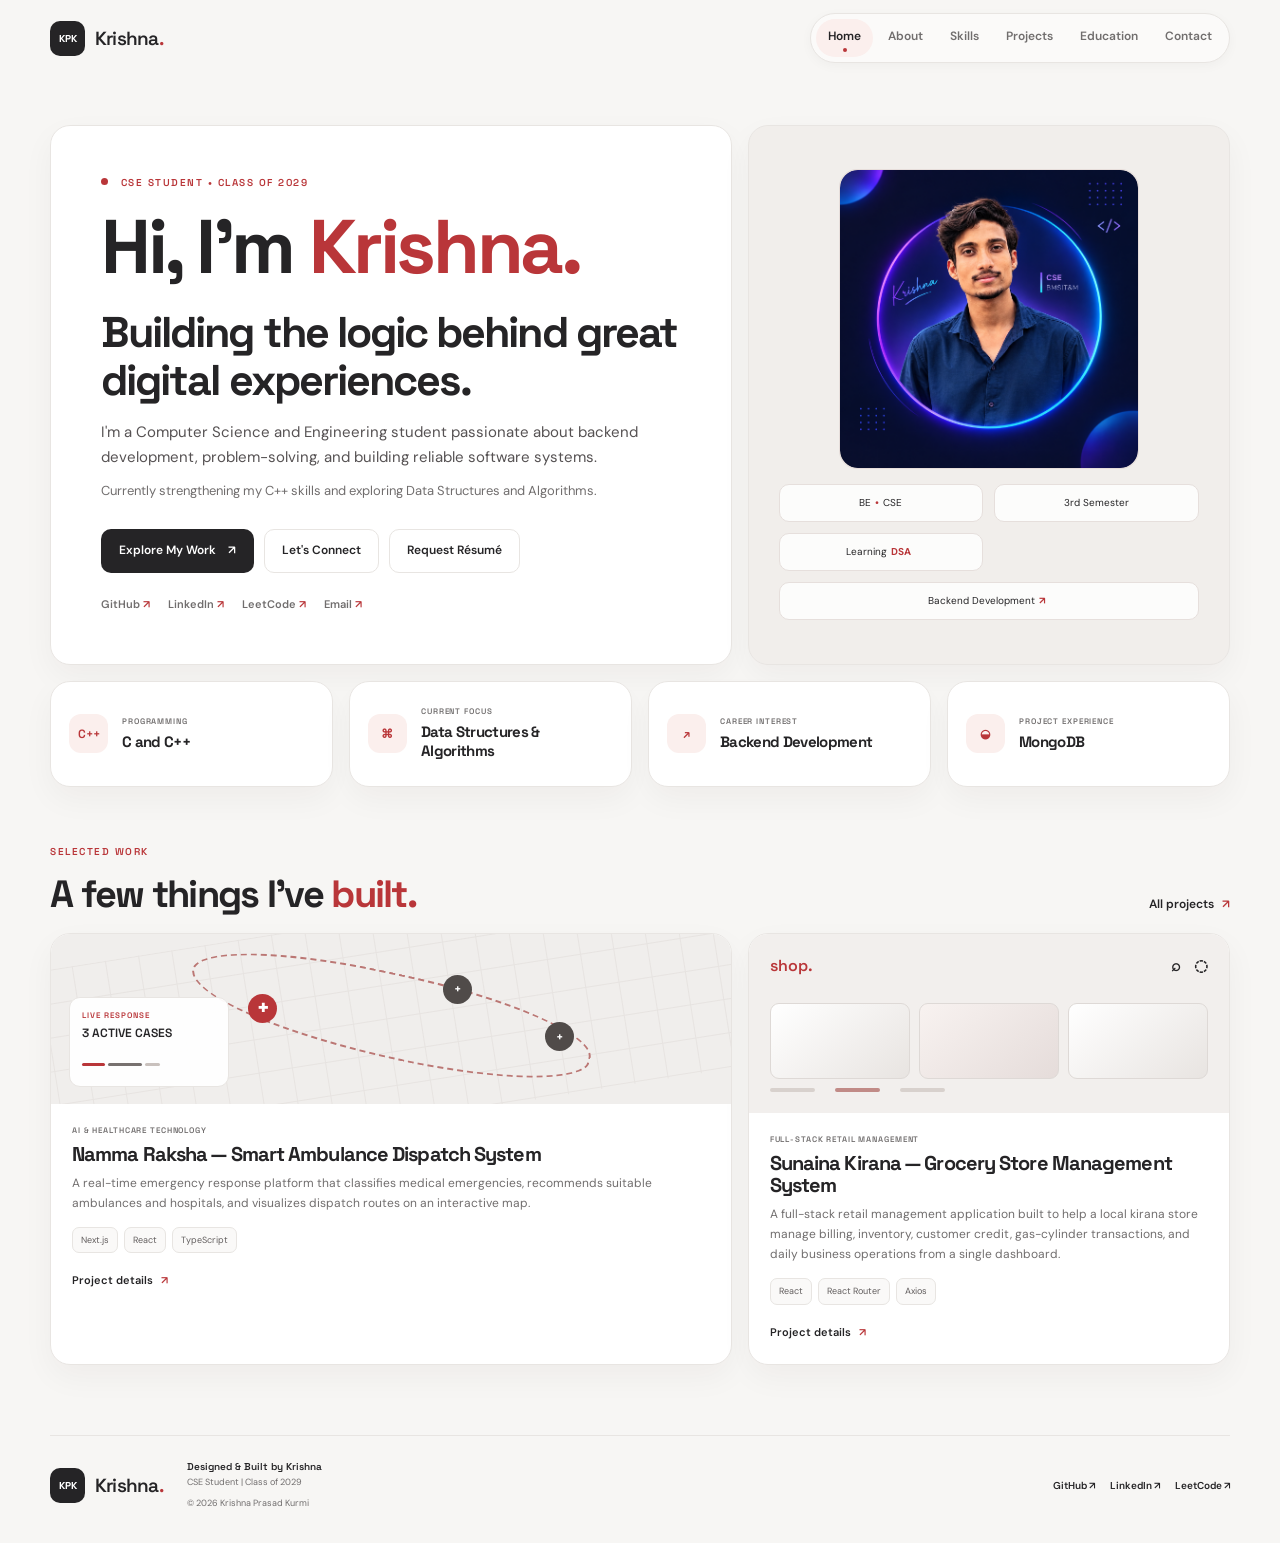
==== commit 630d88c3: "Update SmartPrint portfolio project Co-authored-by: Copilot <223556219+Copilot@users.noreply.github." ====
--- a/index.html
+++ b/index.html
@@ -6,27 +6,27 @@
   <meta name="description" content="Explore Krishna Prasad Kurmi's portfolio: a CSE student at BMS Institute of Technology &amp; Management learning backend development, C++, and DSA skills.">
   <meta name="theme-color" content="#ffffff">
   <meta name="robots" content="index, follow">
-  <link rel="canonical" href="https://krishnaprasadkurmi99-jpg.github.io/krishna-portfolio/">
+  <link rel="canonical" href="https://krishna-portfolio.krishnaprasadkurmi99.workers.dev/">
   <meta property="og:type" content="website">
   <meta property="og:title" content="Krishna Prasad Kurmi | CSE Student &amp; Aspiring Backend Developer">
   <meta property="og:description" content="Explore Krishna Prasad Kurmi's portfolio: a CSE student at BMS Institute of Technology &amp; Management learning backend development, C++, and DSA skills.">
-  <meta property="og:url" content="https://krishnaprasadkurmi99-jpg.github.io/krishna-portfolio/">
+  <meta property="og:url" content="https://krishna-portfolio.krishnaprasadkurmi99.workers.dev/">
   <meta property="og:site_name" content="Krishna Prasad Kurmi | Personal Portfolio">
-  <meta property="og:image" content="https://krishnaprasadkurmi99-jpg.github.io/krishna-portfolio/profile-photo.png">
+  <meta property="og:image" content="https://krishna-portfolio.krishnaprasadkurmi99.workers.dev/profile-photo.png">
   <meta property="og:image:alt" content="Krishna Prasad Kurmi">
   <meta property="og:locale" content="en_IN">
   <meta name="twitter:card" content="summary_large_image">
   <meta name="twitter:title" content="Krishna Prasad Kurmi | CSE Student &amp; Aspiring Backend Developer">
   <meta name="twitter:description" content="Explore Krishna Prasad Kurmi's portfolio: a CSE student at BMS Institute of Technology &amp; Management learning backend development, C++, and DSA skills.">
-  <meta name="twitter:image" content="https://krishnaprasadkurmi99-jpg.github.io/krishna-portfolio/profile-photo.png">
+  <meta name="twitter:image" content="https://krishna-portfolio.krishnaprasadkurmi99.workers.dev/profile-photo.png">
   <meta name="twitter:image:alt" content="Krishna Prasad Kurmi">
   <script type="application/ld+json">
     {
       "@context": "https://schema.org",
       "@type": "Person",
       "name": "Krishna Prasad Kurmi",
-      "url": "https://krishnaprasadkurmi99-jpg.github.io/krishna-portfolio/",
-      "image": "https://krishnaprasadkurmi99-jpg.github.io/krishna-portfolio/profile-photo.png",
+      "url": "https://krishna-portfolio.krishnaprasadkurmi99.workers.dev/",
+      "image": "https://krishna-portfolio.krishnaprasadkurmi99.workers.dev/profile-photo.png",
       "jobTitle": "Computer Science and Engineering Student",
       "affiliation": {
         "@type": "CollegeOrUniversity",
@@ -46,14 +46,14 @@
   <a class="skip-link" href="#main-content">Skip to content</a>
   <header class="site-header">
     <nav class="nav container" aria-label="Main navigation">
-      <a class="brand" href="index.html" aria-label="Krishna home">
+      <a class="brand" href="/" aria-label="Krishna home">
         <span class="brand-mark">KPK</span>
         <span class="brand-name">Krishna<span>.</span></span>
       </a>
       <button class="menu-toggle" type="button" aria-expanded="false" aria-controls="primary-navigation" aria-label="Open navigation menu">
         <span></span><span></span><span></span>
       </button>
-      <div class="nav-links" id="primary-navigation"><a class="nav-link" href="index.html" data-page-link="home" aria-current="page">Home</a><a class="nav-link" href="about.html" data-page-link="about">About</a><a class="nav-link" href="skills.html" data-page-link="skills">Skills</a><a class="nav-link" href="projects.html" data-page-link="projects">Projects</a><a class="nav-link" href="education.html" data-page-link="education">Education</a><a class="nav-link" href="contact.html" data-page-link="contact">Contact</a></div>
+      <div class="nav-links" id="primary-navigation"><a class="nav-link" href="/" data-page-link="home" aria-current="page">Home</a><a class="nav-link" href="/about" data-page-link="about">About</a><a class="nav-link" href="/skills" data-page-link="skills">Skills</a><a class="nav-link" href="/projects" data-page-link="projects">Projects</a><a class="nav-link" href="/education" data-page-link="education">Education</a><a class="nav-link" href="/contact" data-page-link="contact">Contact</a></div>
     </nav>
   </header>
   <main id="main-content" class="page-content">
@@ -65,8 +65,8 @@
         <p class="hero-intro">I'm a Computer Science and Engineering student passionate about backend development, problem-solving, and building reliable software systems.</p>
         <p class="hero-support">Currently strengthening my C++ skills and exploring Data Structures and Algorithms.</p>
         <div class="hero-actions">
-          <a class="button button-primary" href="projects.html">Explore My Work <span>↗</span></a>
-          <a class="button button-ghost" href="contact.html">Let's Connect</a>
+          <a class="button button-primary" href="/projects">Explore My Work <span>↗</span></a>
+          <a class="button button-ghost" href="/contact">Let's Connect</a>
           <a class="button button-ghost" href="mailto:krishnaprasadkurmi99@gmail.com?subject=Request%20for%20resume">Request Résumé</a>
         </div>
         <div class="social-links hero-socials" aria-label="Social links">
@@ -107,17 +107,17 @@
     <section class="home-projects container" aria-labelledby="home-projects-title">
       <div class="home-projects-heading">
         <div><p class="eyebrow">SELECTED WORK</p><h2 id="home-projects-title">A few things I've <span class="gradient-text">built.</span></h2></div>
-        <a class="text-link" href="projects.html">All projects <span aria-hidden="true">↗</span></a>
+        <a class="text-link" href="/projects">All projects <span aria-hidden="true">↗</span></a>
       </div>
       <div class="home-project-grid" id="home-featured-projects" aria-live="polite"></div>
     </section>
   </main>
   <footer class="site-footer container">
-    <a class="brand" href="index.html" aria-label="Krishna home"><span class="brand-mark">KPK</span><span class="brand-name">Krishna<span>.</span></span></a>
+    <a class="brand" href="/" aria-label="Krishna home"><span class="brand-mark">KPK</span><span class="brand-name">Krishna<span>.</span></span></a>
     <div class="footer-copy"><strong>Designed &amp; Built by Krishna</strong><span>CSE Student | Class of 2029</span><small>&copy; <span id="copyright-year"></span> Krishna Prasad Kurmi</small></div>
     <div class="social-links footer-socials" aria-label="Social profiles"><a href="https://github.com/krishnaprasadkurmi99-jpg" target="_blank" rel="noopener noreferrer" aria-label="GitHub profile">GitHub ↗</a><a href="https://www.linkedin.com/in/krishnaprasadkurmi7/" target="_blank" rel="noopener noreferrer" aria-label="LinkedIn profile">LinkedIn ↗</a><a href="https://leetcode.com/u/kurmikrishna7/" target="_blank" rel="noopener noreferrer" aria-label="LeetCode profile">LeetCode ↗</a></div>
   </footer>
   <button class="back-to-top" id="back-to-top" type="button" aria-label="Back to top">↑</button>
-  <script src="script.js?v=20261030-multipage"></script>
+  <script src="script.js?v=20261101-smartprint"></script>
 </body>
 </html>
--- a/style.css
+++ b/style.css
@@ -55,9 +55,15 @@
   z-index: 10;
   border-bottom: 1px solid transparent;
   background: var(--paper);
-  transition: border-color .2s ease, box-shadow .2s ease;
-}
-.site-header.is-scrolled { border-color: var(--line); box-shadow: 0 4px 20px rgba(35, 29, 28, .035); }
+  transition: background-color .2s ease, border-color .2s ease, box-shadow .2s ease;
+}
+.site-header.is-scrolled {
+  border-color: rgba(232, 229, 226, .8);
+  background: rgba(247, 246, 244, .88);
+  box-shadow: 0 4px 20px rgba(35, 29, 28, .035);
+  -webkit-backdrop-filter: blur(12px);
+  backdrop-filter: blur(12px);
+}
 .nav { min-height: 76px; display: flex; align-items: center; justify-content: space-between; gap: 28px; }
 .brand { display: inline-flex; flex: 0 0 auto; align-items: center; gap: 10px; }
 .brand-mark {
@@ -72,29 +78,47 @@
 }
 .brand-name { font: 600 19px var(--display); letter-spacing: -.04em; }
 .brand-name span, .project-info h3 span { color: var(--accent); }
-.nav-links { display: flex; align-items: center; gap: clamp(16px, 2.4vw, 34px); }
+.nav-links {
+  display: flex;
+  align-items: center;
+  gap: 3px;
+  padding: 5px;
+  border: 1px solid var(--line);
+  border-radius: 999px;
+  background: #fbfaf9;
+  box-shadow: 0 3px 12px rgba(35, 29, 28, .035);
+}
 .nav-link {
   position: relative;
-  padding: 9px 0;
+  display: inline-flex;
+  min-height: 38px;
+  align-items: center;
+  justify-content: center;
+  padding: 8px 12px 10px;
+  border-radius: 999px;
   color: var(--muted);
   font-size: 12px;
   font-weight: 600;
-  transition: color .18s ease;
+  white-space: nowrap;
+  transition: background-color .18s ease, color .18s ease;
 }
 .nav-link::after {
   position: absolute;
-  right: 0;
-  bottom: 3px;
-  left: 0;
-  height: 2px;
+  bottom: 5px;
+  left: 50%;
+  width: 4px;
+  height: 4px;
+  border-radius: 50%;
   background: var(--accent);
   content: "";
-  transform: scaleX(0);
-  transform-origin: left;
-  transition: transform .18s ease;
-}
-.nav-link:hover, .nav-link.active, .nav-link[aria-current="page"] { color: var(--ink); }
-.nav-link.active::after, .nav-link[aria-current="page"]::after { transform: scaleX(1); }
+  opacity: 0;
+  transform: translateX(-50%);
+  transition: opacity .18s ease;
+}
+.nav-link:hover { background: #f3f1ef; color: var(--ink); }
+.nav-link.active, .nav-link[aria-current="page"] { background: var(--accent-soft); color: var(--ink); }
+.nav-link.active::after, .nav-link[aria-current="page"]::after { opacity: 1; }
+.nav-link:focus-visible { outline-offset: 2px; }
 .menu-toggle { display: none; }
 
 main { display: block; }
@@ -377,6 +401,59 @@
 .print-jobs { display: grid; gap: 7px; }
 .print-jobs i { display: block; height: 31px; border: 1px solid #ded9d6; border-radius: 7px; background: #fff; }
 .print-jobs i::before { display: block; width: 21px; height: 21px; margin: 4px; border-radius: 4px; background: #eee7e4; content: ""; }
+.project-preview--smartprint { background: #10191d; }
+.project-preview--smartprint img { width: 100%; height: 100%; min-height: 190px; object-fit: cover; object-position: top center; }
+.project-preview--campusly { display: flex; gap: 14px; padding: 18px; background: #f0eeec; }
+.campusly-sidebar { display: flex; width: 38px; flex: 0 0 auto; flex-direction: column; align-items: center; gap: 13px; padding: 10px 7px; border-radius: 9px; background: #dedad7; }
+.campusly-sidebar b { display: grid; width: 22px; height: 22px; place-items: center; border-radius: 6px; background: var(--accent); color: #fff; font: 600 11px var(--display); }
+.campusly-sidebar i { width: 13px; height: 5px; border-radius: 4px; background: #bdb7b3; }
+.campusly-sidebar i:first-of-type { background: #8d8580; }
+.campusly-content { display: flex; min-width: 0; flex: 1; flex-direction: column; padding: 8px 4px; }
+.campusly-content small { color: var(--accent); font: 600 8px var(--display); letter-spacing: .13em; }
+.campusly-content > strong { margin: 5px 0 12px; font: 600 14px var(--display); }
+.campusly-metrics { display: grid; grid-template-columns: repeat(3, minmax(0, 1fr)); gap: 7px; }
+.campusly-metrics i { display: grid; gap: 7px; padding: 9px; border: 1px solid #ded9d6; border-radius: 7px; background: #fff; }
+.campusly-metrics b { height: 4px; border-radius: 4px; background: #ded9d6; }
+.campusly-metrics b:first-child { width: 55%; background: #c18b87; }
+.campusly-chart { display: flex; height: 44px; align-items: flex-end; gap: 7px; margin-top: 9px; padding: 7px 10px; border: 1px solid #ded9d6; border-radius: 7px; background: #fff; }
+.campusly-chart i { flex: 1; height: 45%; border-radius: 3px 3px 0 0; background: #c18b87; }
+.campusly-chart i:nth-child(2n) { height: 75%; background: #d7ceca; }
+.campusly-chart i:nth-child(3n) { height: 60%; }
+.project-preview--elevix { display: flex; gap: 14px; padding: 18px; background: #f0eeec; }
+.elevix-sidebar { display: flex; width: 38px; flex: 0 0 auto; flex-direction: column; align-items: center; gap: 15px; padding: 10px 7px; border-radius: 9px; background: #dedad7; }
+.elevix-sidebar b { display: grid; width: 22px; height: 22px; place-items: center; border-radius: 6px; background: var(--accent); color: #fff; font: 600 11px var(--display); }
+.elevix-sidebar i { width: 13px; height: 5px; border-radius: 4px; background: #bdb7b3; }
+.elevix-sidebar i:first-of-type { background: #8d8580; }
+.elevix-content { display: flex; min-width: 0; flex: 1; flex-direction: column; padding: 8px 4px; }
+.elevix-content small { color: var(--accent); font: 600 8px var(--display); letter-spacing: .13em; }
+.elevix-content > strong { margin: 5px 0 10px; font: 600 14px var(--display); }
+.elevix-score { display: flex; align-items: center; gap: 9px; padding: 8px 10px; border: 1px solid #ded9d6; border-radius: 7px; background: #fff; }
+.elevix-score b { color: var(--accent); font: 600 17px var(--display); }
+.elevix-score span { color: var(--muted); font-size: 8px; }
+.elevix-score i { width: 7px; height: 7px; margin-left: auto; border-radius: 50%; background: #8b9b78; }
+.elevix-skills { display: flex; gap: 6px; margin-top: 9px; }
+.elevix-skills i { width: 25%; height: 5px; border-radius: 4px; background: #c18b87; }
+.elevix-skills i:nth-child(even) { background: #d7ceca; }
+.elevix-report { height: 38px; margin-top: 9px; border: 1px solid #ded9d6; border-radius: 7px; background: repeating-linear-gradient(to bottom, #fff 0 8px, #e8e3e0 8px 9px); }
+.project-preview--mindspace { display: flex; gap: 14px; padding: 18px; background: #f0eeec; }
+.mindspace-sidebar { display: flex; width: 38px; flex: 0 0 auto; flex-direction: column; align-items: center; gap: 14px; padding: 10px 7px; border-radius: 9px; background: #dedad7; }
+.mindspace-sidebar b { display: grid; width: 22px; height: 22px; place-items: center; border-radius: 6px; background: var(--accent); color: #fff; font: 600 11px var(--display); }
+.mindspace-sidebar i { width: 13px; height: 5px; border-radius: 4px; background: #bdb7b3; }
+.mindspace-sidebar i:first-of-type { background: #8d8580; }
+.mindspace-content { display: flex; min-width: 0; flex: 1; flex-direction: column; padding: 8px 4px; }
+.mindspace-content small { color: var(--accent); font: 600 8px var(--display); letter-spacing: .13em; }
+.mindspace-content > strong { margin: 5px 0 10px; font: 600 14px var(--display); }
+.mindspace-progress { display: flex; align-items: center; gap: 8px; padding: 9px 10px; border: 1px solid #ded9d6; border-radius: 7px; background: #fff; }
+.mindspace-progress i { width: 22px; height: 22px; border: 3px solid #e8e3e0; border-top-color: var(--accent); border-radius: 50%; }
+.mindspace-progress span { color: var(--muted); font-size: 8px; }
+.mindspace-tasks { display: grid; gap: 6px; margin-top: 8px; }
+.mindspace-tasks i { display: flex; align-items: center; gap: 7px; padding: 6px 8px; border: 1px solid #ded9d6; border-radius: 6px; background: #fff; }
+.mindspace-tasks b { width: 8px; height: 8px; border: 1px solid #c18b87; border-radius: 3px; }
+.mindspace-tasks i:first-child b { background: var(--accent); }
+.mindspace-tasks span { width: 45%; height: 4px; border-radius: 4px; background: #ded9d6; }
+.mindspace-focus { display: flex; align-items: center; gap: 8px; margin-top: 8px; padding: 6px 9px; border-radius: 6px; background: #e8e3e0; }
+.mindspace-focus b { color: var(--ink); font: 600 11px var(--display); }
+.mindspace-focus span { color: var(--muted); font: 600 7px var(--display); letter-spacing: .08em; }
 .showcase-info { min-width: 0; padding: clamp(20px, 2.6vw, 30px); }
 .showcase-topline { display: flex; align-items: flex-start; justify-content: space-between; gap: 10px; }
 .project-type { margin: 0; font-size: 8px; }
@@ -525,6 +602,10 @@
 .project-modal { position: fixed; inset: 0; z-index: 30; display: grid; place-items: center; padding: 20px; }
 .project-modal-backdrop { position: absolute; inset: 0; background: rgba(25, 23, 22, .52); }
 .project-modal-content { position: relative; z-index: 1; width: min(720px, 100%); max-height: min(780px, calc(100vh - 40px)); overflow: auto; padding: clamp(24px, 4vw, 40px); border: 1px solid var(--line); border-radius: 20px; background: var(--card); box-shadow: 0 24px 70px rgba(35,29,28,.16); }
+.project-modal-screenshots { display: grid; gap: 12px; margin: 18px 0; }
+.project-modal-screenshots[hidden] { display: none; }
+.project-modal-screenshots figure { overflow: hidden; margin: 0; border: 1px solid var(--line); border-radius: 12px; background: #10191d; }
+.project-modal-screenshots img { display: block; width: 100%; height: auto; max-height: 340px; object-fit: contain; }
 .modal-close { position: absolute; top: 15px; right: 15px; display: grid; width: 36px; height: 36px; place-items: center; border: 1px solid var(--line); border-radius: 50%; background: #fff; cursor: pointer; font-size: 24px; }
 .modal-close:hover { color: var(--accent); }
 .project-modal-content h2 { padding-right: 30px; font-size: clamp(27px, 4vw, 42px); }
@@ -540,8 +621,8 @@
 
 @media (max-width: 900px) {
   .nav { gap: 18px; }
-  .nav-links { gap: 15px; }
-  .nav-link { font-size: 11px; }
+  .nav-links { gap: 2px; padding: 4px; }
+  .nav-link { padding-inline: 10px; font-size: 11px; }
   .home-highlights { grid-template-columns: repeat(2, minmax(0, 1fr)); }
   .home-project-card, .home-project-card:first-child { grid-column: span 6; }
   .about-story { grid-column: span 6; }
@@ -572,28 +653,41 @@
     justify-items: center;
     gap: 5px;
     border: 1px solid var(--line);
-    border-radius: 11px;
-    background: white;
+    border-radius: 50%;
+    background: var(--card);
     cursor: pointer;
+    transition: background-color .18s ease, border-color .18s ease;
   }
-  .menu-toggle span { display: block; width: 17px; height: 1.5px; border-radius: 2px; background: var(--ink); }
+  .menu-toggle:hover { border-color: #d8d3cf; background: #fbfaf9; }
+  .menu-toggle span {
+    display: block;
+    width: 17px;
+    height: 1.5px;
+    border-radius: 2px;
+    background: var(--ink);
+    transition: opacity .18s ease, transform .18s ease;
+  }
+  .menu-toggle[aria-expanded="true"] span:first-child { transform: translateY(6.5px) rotate(45deg); }
+  .menu-toggle[aria-expanded="true"] span:nth-child(2) { opacity: 0; }
+  .menu-toggle[aria-expanded="true"] span:last-child { transform: translateY(-6.5px) rotate(-45deg); }
   .nav-links {
     position: absolute;
-    top: calc(100% - 1px);
+    top: calc(100% + 8px);
     right: 0;
-    left: 0;
+    left: auto;
     display: none;
     align-items: stretch;
-    gap: 0;
+    gap: 3px;
     padding: 8px;
     border: 1px solid var(--line);
-    border-radius: 0 0 14px 14px;
-    background: var(--card);
-    box-shadow: 0 12px 24px rgba(35,29,28,.08);
+    border-radius: 18px;
+    background: #fbfaf9;
+    box-shadow: 0 12px 28px rgba(35, 29, 28, .08);
+    width: min(340px, calc(100vw - 32px));
   }
   .nav-links.open { display: grid; }
-  .nav-link { padding: 11px 12px; border-radius: 8px; font-size: 12px; }
-  .nav-link::after { right: auto; bottom: 8px; left: 12px; width: 20px; }
+  .nav-link { min-height: 42px; justify-content: flex-start; padding: 10px 14px 12px; border-radius: 12px; font-size: 12px; }
+  .nav-link::after { bottom: 10px; left: auto; right: 14px; transform: none; }
   .hero { gap: 12px; padding-top: 24px; }
   .hero-copy, .profile-visual { grid-column: 1 / -1; }
   .hero-copy { padding: 25px; }
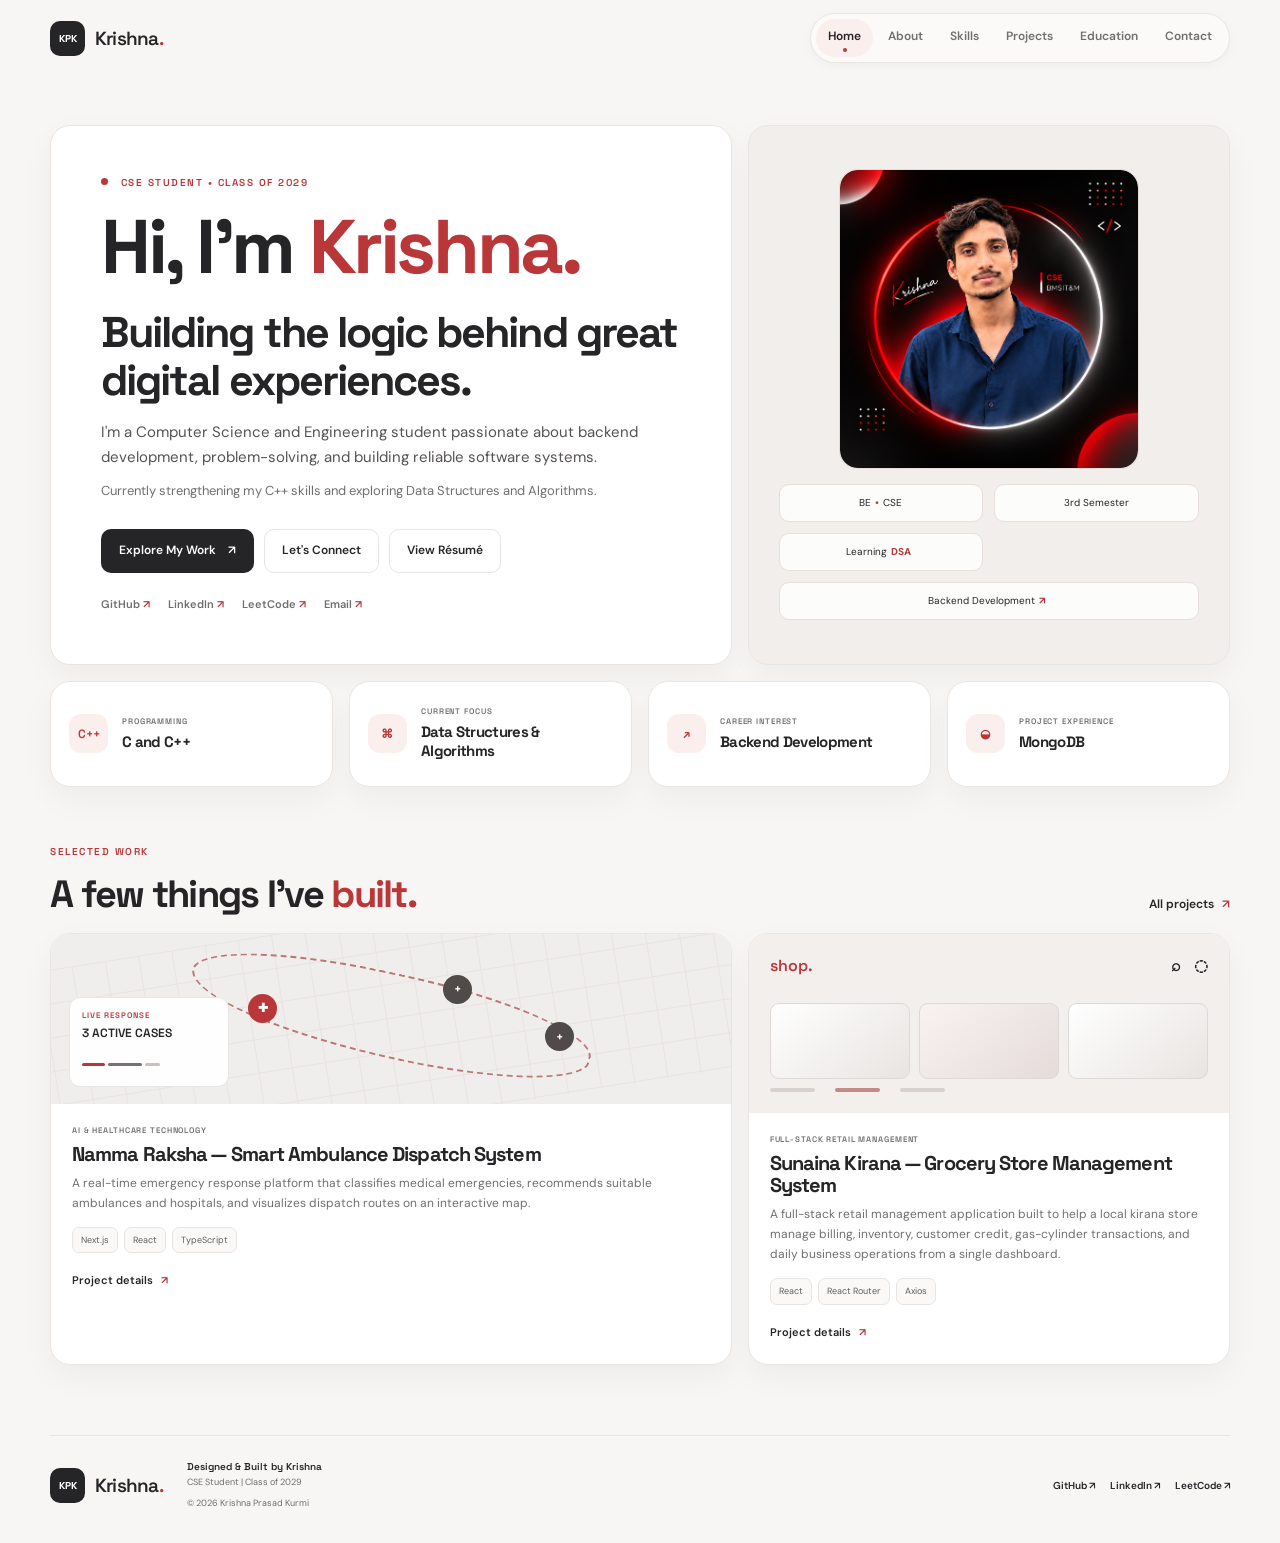
==== commit 5a6e3359: "Add printable portfolio resume" ====
--- a/index.html
+++ b/index.html
@@ -67,7 +67,7 @@
         <div class="hero-actions">
           <a class="button button-primary" href="/projects">Explore My Work <span>↗</span></a>
           <a class="button button-ghost" href="/contact">Let's Connect</a>
-          <a class="button button-ghost" href="mailto:krishnaprasadkurmi99@gmail.com?subject=Request%20for%20resume">Request Résumé</a>
+          <a class="button button-ghost" href="/resume">View Résumé</a>
         </div>
         <div class="social-links hero-socials" aria-label="Social links">
           <a href="https://github.com/krishnaprasadkurmi99-jpg" target="_blank" rel="noopener noreferrer">GitHub <span>↗</span></a>
@@ -118,6 +118,6 @@
     <div class="social-links footer-socials" aria-label="Social profiles"><a href="https://github.com/krishnaprasadkurmi99-jpg" target="_blank" rel="noopener noreferrer" aria-label="GitHub profile">GitHub ↗</a><a href="https://www.linkedin.com/in/krishnaprasadkurmi7/" target="_blank" rel="noopener noreferrer" aria-label="LinkedIn profile">LinkedIn ↗</a><a href="https://leetcode.com/u/kurmikrishna7/" target="_blank" rel="noopener noreferrer" aria-label="LeetCode profile">LeetCode ↗</a></div>
   </footer>
   <button class="back-to-top" id="back-to-top" type="button" aria-label="Back to top">↑</button>
-  <script src="script.js?v=20261101-smartprint"></script>
+  <script src="script.js?v=20261101-project-screenshots"></script>
 </body>
 </html>
--- a/style.css
+++ b/style.css
@@ -401,59 +401,8 @@
 .print-jobs { display: grid; gap: 7px; }
 .print-jobs i { display: block; height: 31px; border: 1px solid #ded9d6; border-radius: 7px; background: #fff; }
 .print-jobs i::before { display: block; width: 21px; height: 21px; margin: 4px; border-radius: 4px; background: #eee7e4; content: ""; }
-.project-preview--smartprint { background: #10191d; }
-.project-preview--smartprint img { width: 100%; height: 100%; min-height: 190px; object-fit: cover; object-position: top center; }
-.project-preview--campusly { display: flex; gap: 14px; padding: 18px; background: #f0eeec; }
-.campusly-sidebar { display: flex; width: 38px; flex: 0 0 auto; flex-direction: column; align-items: center; gap: 13px; padding: 10px 7px; border-radius: 9px; background: #dedad7; }
-.campusly-sidebar b { display: grid; width: 22px; height: 22px; place-items: center; border-radius: 6px; background: var(--accent); color: #fff; font: 600 11px var(--display); }
-.campusly-sidebar i { width: 13px; height: 5px; border-radius: 4px; background: #bdb7b3; }
-.campusly-sidebar i:first-of-type { background: #8d8580; }
-.campusly-content { display: flex; min-width: 0; flex: 1; flex-direction: column; padding: 8px 4px; }
-.campusly-content small { color: var(--accent); font: 600 8px var(--display); letter-spacing: .13em; }
-.campusly-content > strong { margin: 5px 0 12px; font: 600 14px var(--display); }
-.campusly-metrics { display: grid; grid-template-columns: repeat(3, minmax(0, 1fr)); gap: 7px; }
-.campusly-metrics i { display: grid; gap: 7px; padding: 9px; border: 1px solid #ded9d6; border-radius: 7px; background: #fff; }
-.campusly-metrics b { height: 4px; border-radius: 4px; background: #ded9d6; }
-.campusly-metrics b:first-child { width: 55%; background: #c18b87; }
-.campusly-chart { display: flex; height: 44px; align-items: flex-end; gap: 7px; margin-top: 9px; padding: 7px 10px; border: 1px solid #ded9d6; border-radius: 7px; background: #fff; }
-.campusly-chart i { flex: 1; height: 45%; border-radius: 3px 3px 0 0; background: #c18b87; }
-.campusly-chart i:nth-child(2n) { height: 75%; background: #d7ceca; }
-.campusly-chart i:nth-child(3n) { height: 60%; }
-.project-preview--elevix { display: flex; gap: 14px; padding: 18px; background: #f0eeec; }
-.elevix-sidebar { display: flex; width: 38px; flex: 0 0 auto; flex-direction: column; align-items: center; gap: 15px; padding: 10px 7px; border-radius: 9px; background: #dedad7; }
-.elevix-sidebar b { display: grid; width: 22px; height: 22px; place-items: center; border-radius: 6px; background: var(--accent); color: #fff; font: 600 11px var(--display); }
-.elevix-sidebar i { width: 13px; height: 5px; border-radius: 4px; background: #bdb7b3; }
-.elevix-sidebar i:first-of-type { background: #8d8580; }
-.elevix-content { display: flex; min-width: 0; flex: 1; flex-direction: column; padding: 8px 4px; }
-.elevix-content small { color: var(--accent); font: 600 8px var(--display); letter-spacing: .13em; }
-.elevix-content > strong { margin: 5px 0 10px; font: 600 14px var(--display); }
-.elevix-score { display: flex; align-items: center; gap: 9px; padding: 8px 10px; border: 1px solid #ded9d6; border-radius: 7px; background: #fff; }
-.elevix-score b { color: var(--accent); font: 600 17px var(--display); }
-.elevix-score span { color: var(--muted); font-size: 8px; }
-.elevix-score i { width: 7px; height: 7px; margin-left: auto; border-radius: 50%; background: #8b9b78; }
-.elevix-skills { display: flex; gap: 6px; margin-top: 9px; }
-.elevix-skills i { width: 25%; height: 5px; border-radius: 4px; background: #c18b87; }
-.elevix-skills i:nth-child(even) { background: #d7ceca; }
-.elevix-report { height: 38px; margin-top: 9px; border: 1px solid #ded9d6; border-radius: 7px; background: repeating-linear-gradient(to bottom, #fff 0 8px, #e8e3e0 8px 9px); }
-.project-preview--mindspace { display: flex; gap: 14px; padding: 18px; background: #f0eeec; }
-.mindspace-sidebar { display: flex; width: 38px; flex: 0 0 auto; flex-direction: column; align-items: center; gap: 14px; padding: 10px 7px; border-radius: 9px; background: #dedad7; }
-.mindspace-sidebar b { display: grid; width: 22px; height: 22px; place-items: center; border-radius: 6px; background: var(--accent); color: #fff; font: 600 11px var(--display); }
-.mindspace-sidebar i { width: 13px; height: 5px; border-radius: 4px; background: #bdb7b3; }
-.mindspace-sidebar i:first-of-type { background: #8d8580; }
-.mindspace-content { display: flex; min-width: 0; flex: 1; flex-direction: column; padding: 8px 4px; }
-.mindspace-content small { color: var(--accent); font: 600 8px var(--display); letter-spacing: .13em; }
-.mindspace-content > strong { margin: 5px 0 10px; font: 600 14px var(--display); }
-.mindspace-progress { display: flex; align-items: center; gap: 8px; padding: 9px 10px; border: 1px solid #ded9d6; border-radius: 7px; background: #fff; }
-.mindspace-progress i { width: 22px; height: 22px; border: 3px solid #e8e3e0; border-top-color: var(--accent); border-radius: 50%; }
-.mindspace-progress span { color: var(--muted); font-size: 8px; }
-.mindspace-tasks { display: grid; gap: 6px; margin-top: 8px; }
-.mindspace-tasks i { display: flex; align-items: center; gap: 7px; padding: 6px 8px; border: 1px solid #ded9d6; border-radius: 6px; background: #fff; }
-.mindspace-tasks b { width: 8px; height: 8px; border: 1px solid #c18b87; border-radius: 3px; }
-.mindspace-tasks i:first-child b { background: var(--accent); }
-.mindspace-tasks span { width: 45%; height: 4px; border-radius: 4px; background: #ded9d6; }
-.mindspace-focus { display: flex; align-items: center; gap: 8px; margin-top: 8px; padding: 6px 9px; border-radius: 6px; background: #e8e3e0; }
-.mindspace-focus b { color: var(--ink); font: 600 11px var(--display); }
-.mindspace-focus span { color: var(--muted); font: 600 7px var(--display); letter-spacing: .08em; }
+.project-preview--screenshot { background: #101116; }
+.project-preview--screenshot img { width: 100%; height: 100%; min-height: 190px; object-fit: cover; object-position: top center; }
 .showcase-info { min-width: 0; padding: clamp(20px, 2.6vw, 30px); }
 .showcase-topline { display: flex; align-items: flex-start; justify-content: space-between; gap: 10px; }
 .project-type { margin: 0; font-size: 8px; }
@@ -743,3 +692,62 @@
   html { scroll-behavior: auto; }
   *, *::before, *::after { scroll-behavior: auto !important; transition-duration: .01ms !important; animation-duration: .01ms !important; animation-iteration-count: 1 !important; }
 }
+
+.resume-page { min-height: 100vh; padding: 36px 20px 56px; background: #f1f2f3; }
+.resume-toolbar { display: flex; width: min(816px, 100%); align-items: center; justify-content: space-between; gap: 12px; margin: 0 auto 16px; }
+.resume-toolbar a { color: var(--muted); font-size: 13px; font-weight: 600; }
+.resume-toolbar button { min-height: 42px; padding: 9px 16px; border: 1px solid #253e53; border-radius: 4px; background: #253e53; color: #fff; cursor: pointer; font-weight: 700; }
+.resume-document { display: grid; grid-template-columns: 242px minmax(0, 1fr); width: min(816px, 100%); min-height: 1056px; margin: 0 auto; background: #fff; box-shadow: 0 8px 28px rgba(24, 34, 43, .08); }
+.resume-sidebar { padding: 34px 22px; background: #252426; color: #f7f6f4; }
+.resume-portrait { width: 86px; height: 86px; margin: 0 auto 16px; border: 2px solid rgba(255, 255, 255, .76); border-radius: 50%; object-fit: cover; }
+.resume-sidebar h1 { margin: 0; color: #fff; font-size: 22px; text-align: center; letter-spacing: 0; }
+.resume-sidebar-role { margin: 7px 0 25px; color: #e4c4c0; font-size: 9px; font-weight: 600; letter-spacing: .1em; text-align: center; text-transform: uppercase; }
+.resume-sidebar-section { margin-top: 22px; }
+.resume-sidebar-section > h2 { margin: 0 0 11px; padding-bottom: 6px; border-bottom: 1px solid rgba(255, 255, 255, .32); color: #fff; font: 700 14px var(--display); }
+.resume-sidebar-section > a { display: block; margin-top: 10px; overflow-wrap: anywhere; color: #f5f7f4; font-size: 9px; line-height: 1.45; }
+.resume-sidebar-section > a small { display: block; margin-bottom: 2px; color: #e2a5a1; font-size: 8px; font-weight: 700; letter-spacing: .08em; text-transform: uppercase; }
+.resume-skill-group { padding: 8px 0; border-bottom: 1px solid rgba(255, 255, 255, .25); }
+.resume-skill-group h3 { margin: 0 0 3px; color: #fff; font: 600 9px var(--display); }
+.resume-skill-group p { margin: 0; color: #e2dedd; font-size: 9px; line-height: 1.5; }
+.resume-main { min-width: 0; padding: 42px 38px 38px; }
+.resume-section + .resume-section { margin-top: 23px; }
+.resume-section > h2 { margin: 0 0 9px; padding-bottom: 5px; border-bottom: 1px solid #cbd4d8; color: #172f3f; font: 700 15px var(--display); letter-spacing: 0; }
+.resume-section > p { margin-bottom: 0; color: #302d2d; font-size: 10px; line-height: 1.55; }
+.resume-education { display: grid; gap: 3px; }
+.resume-education h3 { margin: 0; font-size: 11px; }
+.resume-education p { margin: 0; color: #514e4d; font-size: 9px; }
+.resume-project-list { display: grid; gap: 13px; }
+.resume-project { break-inside: avoid; }
+.resume-project-heading { display: flex; align-items: baseline; justify-content: space-between; gap: 10px; }
+.resume-project-heading h3 { margin: 0; font-size: 10px; }
+.resume-project-heading a { flex: 0 0 auto; color: #9f3034; font-size: 8px; text-decoration: underline; text-underline-offset: 2px; }
+.resume-project ul { margin: 4px 0 0; padding-left: 15px; }
+.resume-project li { margin-top: 2px; color: #302d2d; font-size: 8.5px; line-height: 1.4; }
+.resume-project-stack { margin: 4px 0 0; color: #66605f; font-size: 8px !important; line-height: 1.4 !important; }
+.resume-project-stack strong { color: var(--ink); }
+
+@media (max-width: 600px) {
+  .resume-page { padding: 16px 10px 32px; }
+  .resume-document { grid-template-columns: minmax(0, 1fr); min-height: 0; }
+  .resume-sidebar { padding: 28px 24px; }
+  .resume-sidebar-section { max-width: 440px; margin-inline: auto; }
+  .resume-main { padding: 28px 24px; }
+}
+
+@page { size: letter; margin: .55in; }
+@media print {
+  body.resume-page { min-height: 0; padding: 0; background: #fff; color: #171717; font-family: Arial, sans-serif; -webkit-print-color-adjust: exact; print-color-adjust: exact; }
+  .resume-toolbar { display: none; }
+  .resume-document { grid-template-columns: 2.15in minmax(0, 1fr); width: 100%; min-height: 0; margin: 0; box-shadow: none; }
+  .resume-sidebar { padding: .35in .22in; }
+  .resume-main { padding: .42in .36in; }
+  .resume-section + .resume-section { margin-top: 17px; }
+  .resume-section > h2 { font-size: 12pt; }
+  .resume-section > p { font-size: 9pt; }
+  .resume-education h3, .resume-project-heading h3 { font-size: 9pt; }
+  .resume-education p, .resume-project-heading a { font-size: 7.5pt; }
+  .resume-project-list { gap: 10px; }
+  .resume-project li { font-size: 7.5pt; line-height: 1.3; }
+  .resume-project-stack { font-size: 7pt !important; }
+  a { color: inherit; }
+}
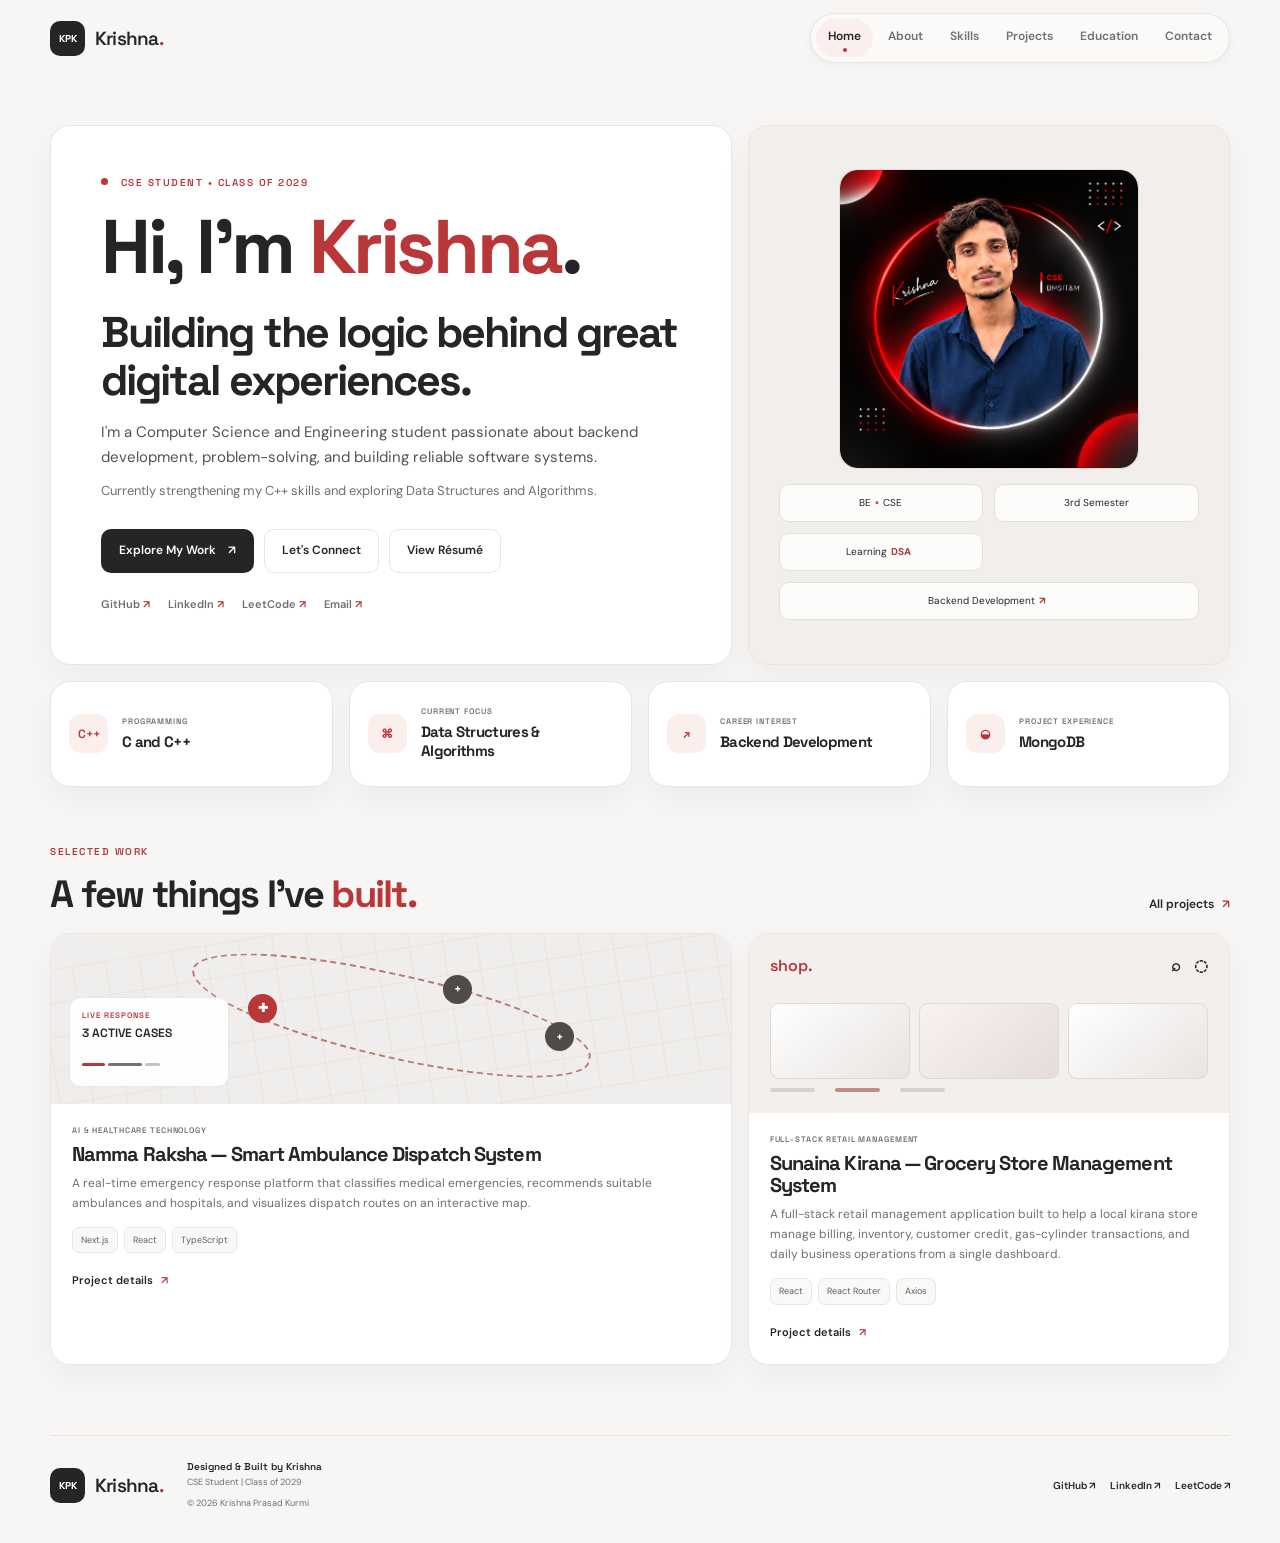
==== commit 7fd9715e: "Sync portfolio data and deploy to Cloudflare" ====
--- a/index.html
+++ b/index.html
@@ -59,8 +59,8 @@
   <main id="main-content" class="page-content">
     <section class="hero container" id="home" aria-labelledby="home-title">
       <div class="hero-copy">
-        <p class="eyebrow"><span class="status-dot"></span> CSE STUDENT <b>•</b> CLASS OF 2029</p>
-        <h1 id="home-title">Hi, I'm <span class="gradient-text">Krishna.</span></h1>
+        <p class="eyebrow"><span class="status-dot"></span> CSE STUDENT <b>•</b> CLASS OF <span data-portfolio="education.expectedGraduation">2029</span></p>
+        <h1 id="home-title">Hi, I'm <span class="gradient-text" data-portfolio="person.firstName">Krishna</span>.</h1>
         <h2 class="hero-title">Building the logic behind great digital experiences.</h2>
         <p class="hero-intro">I'm a Computer Science and Engineering student passionate about backend development, problem-solving, and building reliable software systems.</p>
         <p class="hero-support">Currently strengthening my C++ skills and exploring Data Structures and Algorithms.</p>
@@ -118,6 +118,6 @@
     <div class="social-links footer-socials" aria-label="Social profiles"><a href="https://github.com/krishnaprasadkurmi99-jpg" target="_blank" rel="noopener noreferrer" aria-label="GitHub profile">GitHub ↗</a><a href="https://www.linkedin.com/in/krishnaprasadkurmi7/" target="_blank" rel="noopener noreferrer" aria-label="LinkedIn profile">LinkedIn ↗</a><a href="https://leetcode.com/u/kurmikrishna7/" target="_blank" rel="noopener noreferrer" aria-label="LeetCode profile">LeetCode ↗</a></div>
   </footer>
   <button class="back-to-top" id="back-to-top" type="button" aria-label="Back to top">↑</button>
-  <script src="script.js?v=20261101-project-screenshots"></script>
+  <script src="script.js?v=20261103-portfolio-data"></script>
 </body>
 </html>
